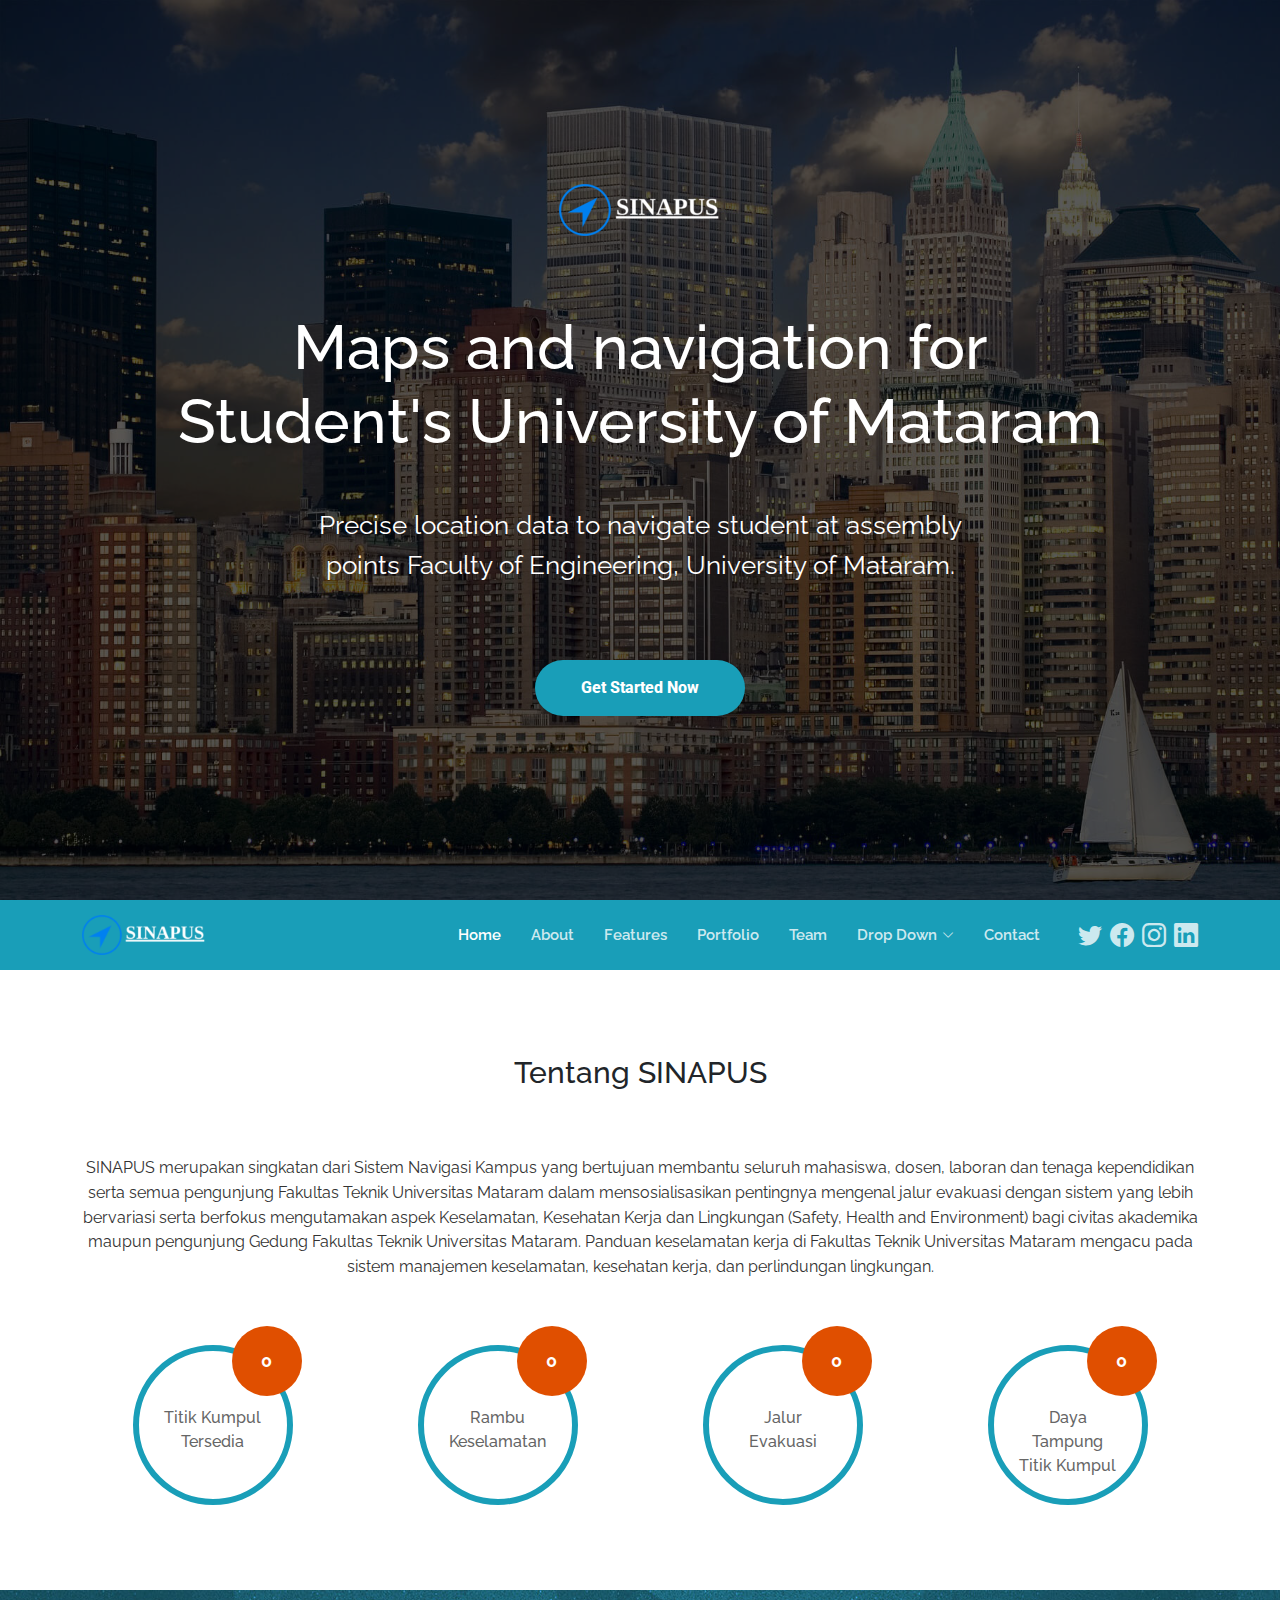
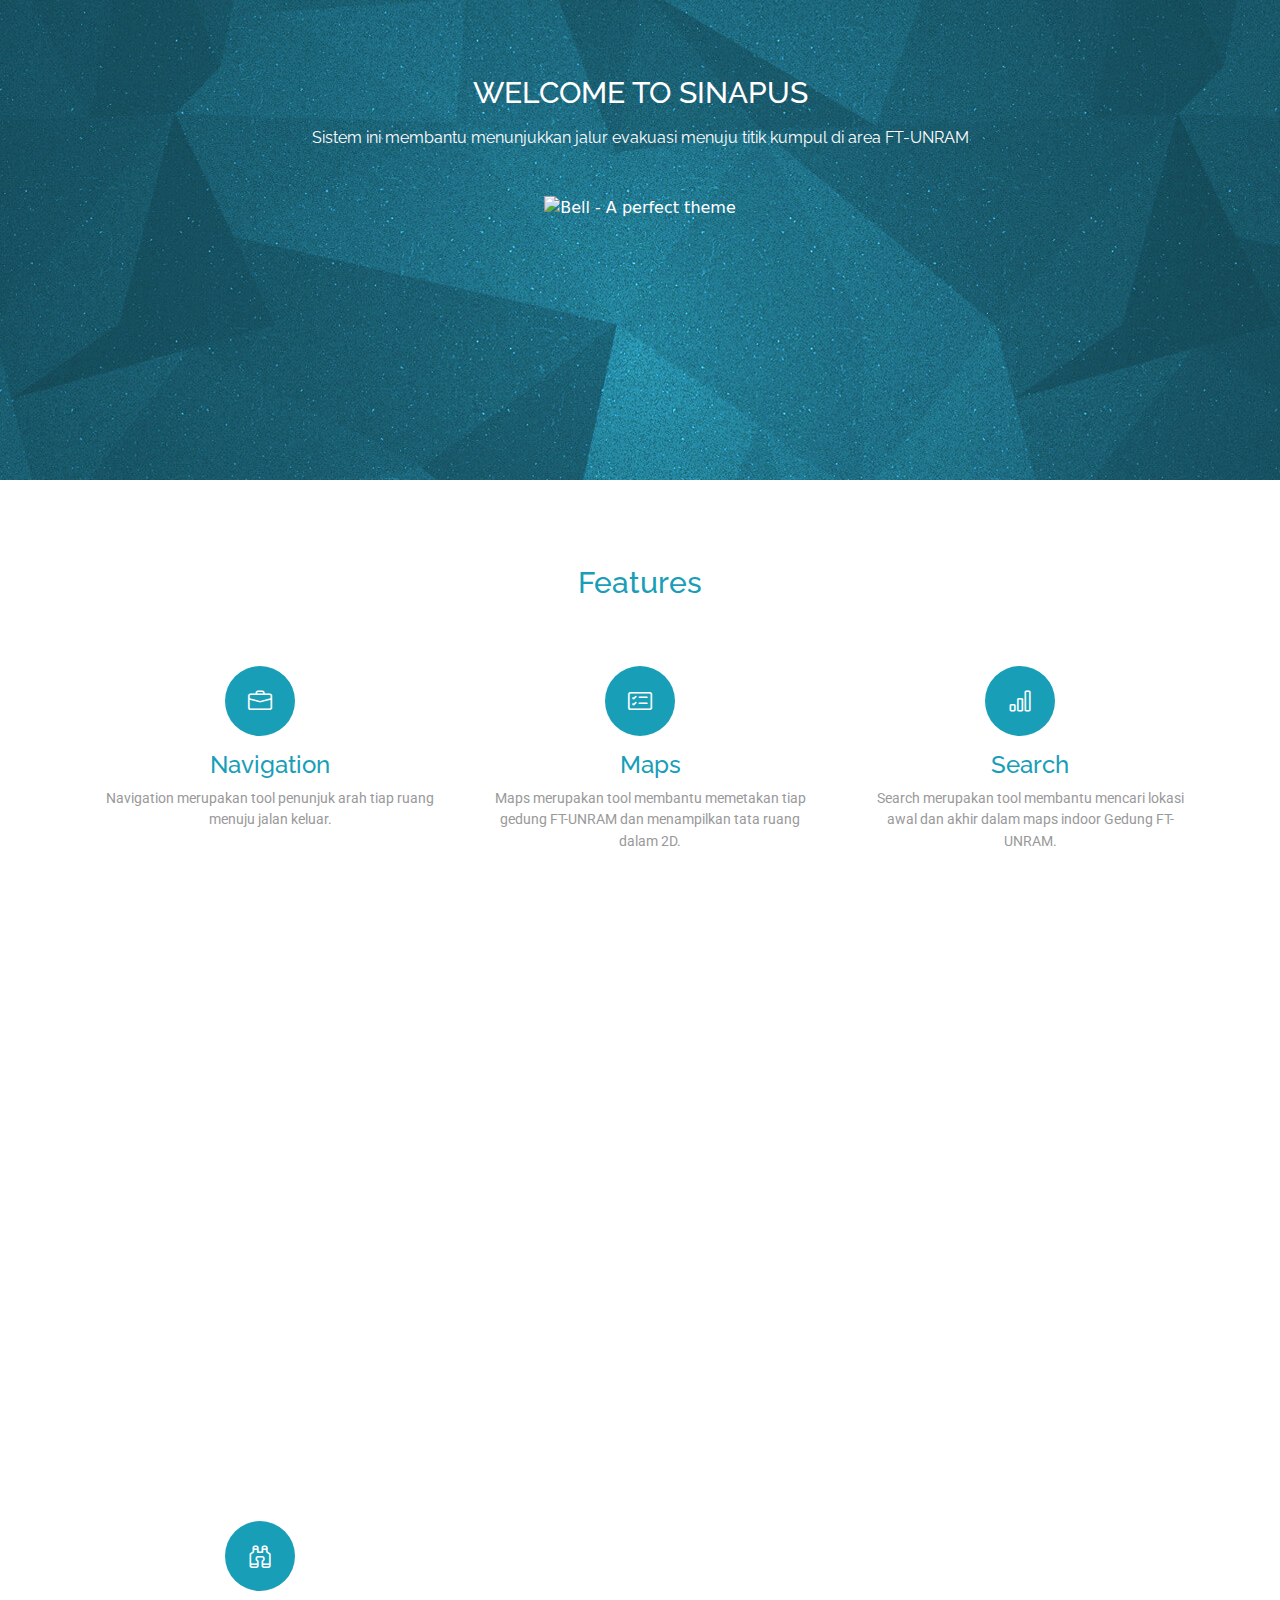
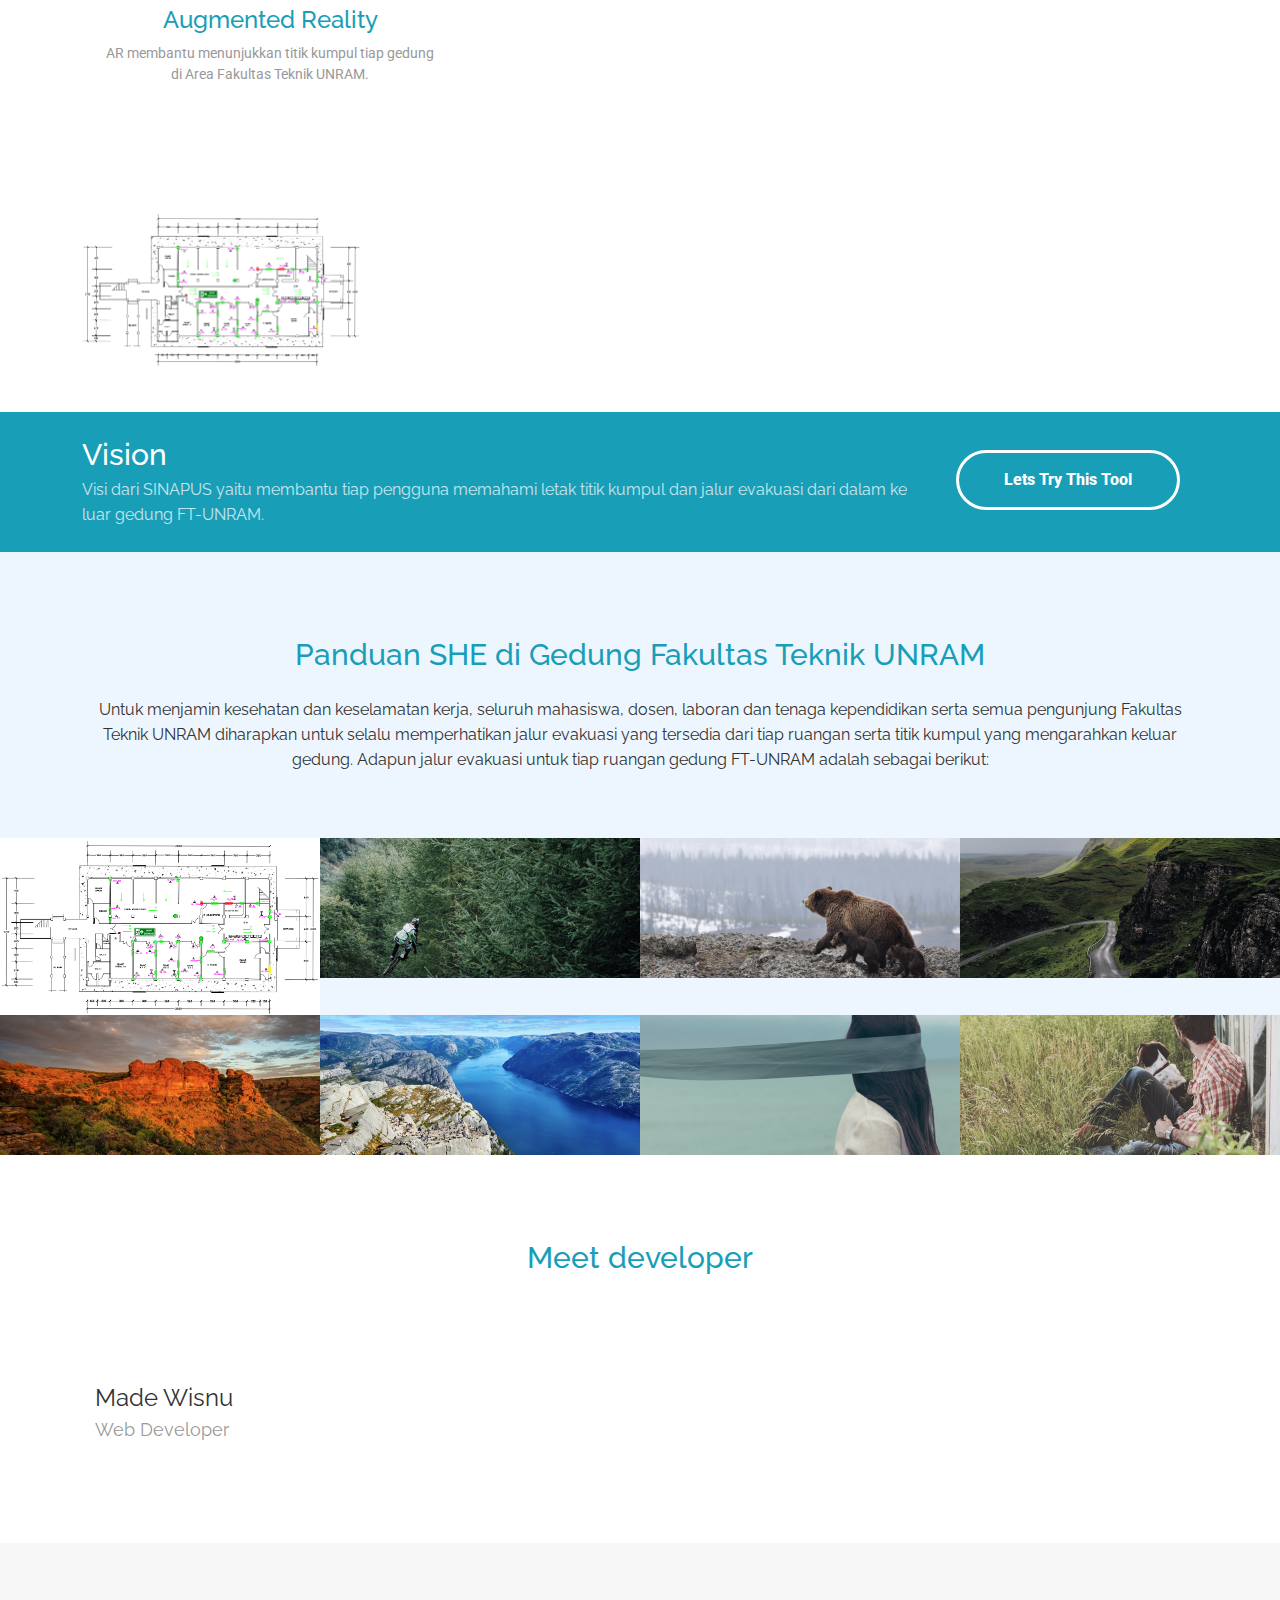
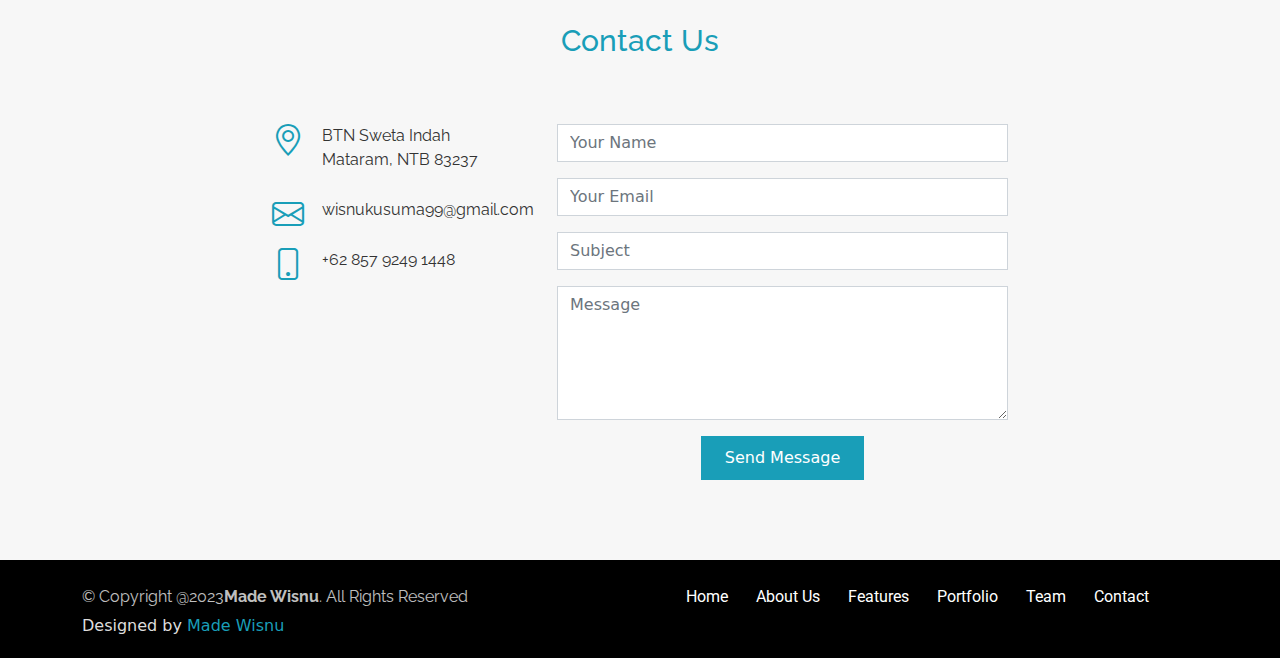
==== index.html @ 27ab1ffe "add AR" ====
<!DOCTYPE html>
<html lang="en">

<head>
  <meta charset="utf-8">
  <meta http-equiv="X-UA-Compatible" content="IE=edge" />
  <meta content="width=device-width, initial-scale=1.0" name="viewport">
  <script src="https://aframe.io/releases/1.0.4/aframe.min.js"></script>
  <script src="https://unpkg.com/aframe-look-at-component@0.8.0/dist/aframe-look-at-component.min.js"></script>
  <script src="https://raw.githack.com/AR-js-org/AR.js/master/aframe/build/aframe-ar-nft.js"></script>

  <title>Maps, navigation and augmented reality | SINAPUS </title>
  <meta content="" name="description">
  <meta content="" name="keywords">

  <!-- Facebook Opengraph integration: https://developers.facebook.com/docs/sharing/opengraph -->
  <meta property="og:title" content="">
  <meta property="og:image" content="">
  <meta property="og:url" content="">
  <meta property="og:site_name" content="">
  <meta property="og:description" content="">

  <!-- Twitter Cards integration: https://dev.twitter.com/cards/  -->
  <meta name="twitter:card" content="summary">
  <meta name="twitter:site" content="">
  <meta name="twitter:title" content="">
  <meta name="twitter:description" content="">
  <meta name="twitter:image" content="">

  <!-- Favicons -->
  <link href="assets/img/favicon.png" rel="icon">
  <link href="assets/img/apple-touch-icon.png" rel="apple-touch-icon">

  <!-- Google Fonts -->
  <link href="https://fonts.googleapis.com/css?family=Raleway:400,500,700|Roboto:400,900" rel="stylesheet">

  <!-- Vendor CSS Files -->
  <link href="assets/vendor/bootstrap/css/bootstrap.min.css" rel="stylesheet">
  <link href="assets/vendor/bootstrap-icons/bootstrap-icons.css" rel="stylesheet">
  <link href="assets/vendor/glightbox/css/glightbox.min.css" rel="stylesheet">

  <!-- Template Main CSS File -->
  <link href="assets/css/style.css" rel="stylesheet">

  <!-- =======================================================
  * Template Name: Bell
  * Updated: Mar 09 2023 with Bootstrap v5.2.3
  * Template URL: https://bootstrapmade.com/bell-free-bootstrap-4-template/
  * Author: BootstrapMade.com
  * License: https://bootstrapmade.com/license/
  ======================================================== -->
</head>

<body>

  <!-- ======= Hero Section ======= -->
  <section id="hero" class="hero">
    <div class="container text-center">
      <div class="row">
        <div class="col-md-12">
          <a class="hero-brand" href="index.html" title="Home"><img alt="Bell Logo" src="assets/img/My Logo.png"></a>
        </div>
      </div>

      <div class="col-md-12">
        <h1>
          Maps and navigation for<br>
          Student's University of Mataram
        </h1>

        <p class="tagline">
          Precise location data to navigate student at assembly<br>
          points Faculty of Engineering, University of Mataram.
        </p>
        <a class="btn btn-full scrollto" href="#about">Get Started Now</a>
      </div>
    </div>

  </section><!-- End Hero -->

  <!-- ======= Header ======= -->
  <header id="header" class="d-flex align-items-center">
    <div class="container d-flex align-items-center">

      <div id="logo" class="me-auto">
        <a href="index.html"><img src="assets/img/My Logo.png" alt=""></a>
        <!-- Uncomment below if you prefer to use a text image -->
        <!--<h1><a href="#hero">Bell</a></h1>-->
      </div>

      <nav id="navbar" class="navbar order-last order-lg-0">
        <ul>
          <li><a class="nav-link scrollto active" href="#hero">Home</a></li>
          <li><a class="nav-link scrollto" href="#about">About</a></li>
          <li><a class="nav-link scrollto" href="#features">Features</a></li>
          <li><a class="nav-link scrollto " href="#portfolio">Portfolio</a></li>
          <li><a class="nav-link scrollto" href="#team">Team</a></li>
          <li class="dropdown"><a href="#"><span>Drop Down</span> <i class="bi bi-chevron-down"></i></a>
            <ul>
              <li><a href="#">Drop Down 1</a></li>
              <li class="dropdown"><a href="#"><span>Deep Drop Down</span> <i class="bi bi-chevron-right"></i></a>
                <ul>
                  <li><a href="#">Deep Drop Down 1</a></li>
                  <li><a href="#">Deep Drop Down 2</a></li>
                  <li><a href="#">Deep Drop Down 3</a></li>
                  <li><a href="#">Deep Drop Down 4</a></li>
                  <li><a href="#">Deep Drop Down 5</a></li>
                </ul>
              </li>
              <li><a href="#">Drop Down 2</a></li>
              <li><a href="#">Drop Down 3</a></li>
              <li><a href="#">Drop Down 4</a></li>
            </ul>
          </li>
          <li><a class="nav-link scrollto" href="#contact">Contact</a></li>
        </ul>
        <i class="bi bi-list mobile-nav-toggle"></i>
      </nav><!-- .navbar -->

      <div class="header-social-links d-flex align-items-center">
        <a href="#" class="twitter"><i class="bi bi-twitter"></i></a>
        <a href="#" class="facebook"><i class="bi bi-facebook"></i></a>
        <a href="#" class="instagram"><i class="bi bi-instagram"></i></a>
        <a href="#" class="linkedin"><i class="bi bi-linkedin"></i></i></a>
      </div>
    </div>
  </header><!-- End Header -->

  <main id="main">

    <!-- ======= About Section ======= -->
    <section class="about" id="about">

      <div class="container text-center">
        <h2>
          Tentang SINAPUS
        </h2>

        <p>
            SINAPUS merupakan singkatan dari Sistem Navigasi Kampus yang bertujuan membantu seluruh mahasiswa, dosen, laboran dan tenaga kependidikan serta semua pengunjung
            Fakultas Teknik Universitas Mataram dalam mensosialisasikan pentingnya mengenal jalur evakuasi dengan sistem yang lebih bervariasi serta berfokus mengutamakan aspek 
            Keselamatan, Kesehatan Kerja dan Lingkungan (Safety, Health and Environment) bagi civitas akademika maupun pengunjung Gedung Fakultas Teknik Universitas Mataram. 
            Panduan keselamatan kerja di Fakultas Teknik Universitas Mataram mengacu pada sistem manajemen keselamatan, kesehatan kerja, dan perlindungan lingkungan.
        </p>
        <div class="row stats-row">
          <div class="stats-col text-center col-md-3 col-sm-6">
            <div class="circle">
              <span data-purecounter-start="0" data-purecounter-end="15" data-purecounter-duration="1" class="purecounter stats-no"></span>
              Titik Kumpul Tersedia
            </div>
          </div>

          <div class="stats-col text-center col-md-3 col-sm-6">
            <div class="circle">
              <span data-purecounter-start="0" data-purecounter-end="100" data-purecounter-duration="1" class="purecounter stats-no"></span>
              Rambu Keselamatan
            </div>
          </div>

          <div class="stats-col text-center col-md-3 col-sm-6">
            <div class="circle">
              <span data-purecounter-start="0" data-purecounter-end="50" data-purecounter-duration="1" class="purecounter stats-no"></span>
              Jalur Evakuasi
            </div>
          </div>

          <div class="stats-col text-center col-md-3 col-sm-6">
            <div class="circle">
              <span data-purecounter-start="0" data-purecounter-end="500" data-purecounter-duration="1" class="purecounter stats-no"></span>
              Daya Tampung Titik Kumpul
            </div>
          </div>
        </div>
        
        </div>
    </section><!-- End About Section -->

    <!-- ======= Welcome Section ======= -->
    <section class="welcome text-center">
      <h2>Welcome to SINAPUS</h2>
      <p>
        Sistem ini membantu menunjukkan jalur evakuasi menuju titik kumpul di area FT-UNRAM
      </p>
      <img alt="Bell - A perfect theme" class="gadgets-img hidden-md-down" src="assets/img/gadget.jpeg">
    </section><!-- End Welcome Section -->

    <!-- ======= Features Section ======= -->
    <section class="features" id="features">

      <div class="container">
        <h2 class="text-center">
          Features
        </h2>

        <div class="row">
          <div class="feature-col col-lg-4 col-xs-12">
            <div class="card card-block text-center">
              <div>
                <div class="feature-icon">
                  <i class="bi bi-briefcase"></i>
                </div>
              </div>

              <div>
                <h3>
                  Navigation
                </h3>

                <p>
                    Navigation merupakan tool penunjuk arah tiap ruang menuju jalan keluar.
                </p>
              </div>
            </div>
          </div>

          <div class="feature-col col-lg-4 col-xs-12">
            <div class="card card-block text-center">
              <div>
                <div class="feature-icon">
                  <i class="bi bi-card-checklist"></i>
                </div>
              </div>

              <div>
                <h3>
                  Maps
                </h3>

                <p>
                    Maps merupakan tool membantu memetakan tiap gedung FT-UNRAM dan menampilkan tata ruang dalam 2D.
                </p>
              </div>
            </div>
          </div>

          <div class="feature-col col-lg-4 col-xs-12">
            <div class="card card-block text-center">
              <div>
                <div class="feature-icon">
                  <i class="bi bi-bar-chart"></i>
                </div>
              </div>

              <div>
                <h3>
                  Search
                </h3>

                <p>
                    Search merupakan tool membantu mencari lokasi awal dan akhir dalam maps indoor Gedung FT-UNRAM.
                </p>
              </div>
            </div>
          </div>
        </div>

        <div>
          <iframe
          id="map-viewer-iframe"
          style="width:100%; height:600px"
          src="https://map-viewer.situm.com?email=mdkpputra16@gmail.com&apikey=fd9ed86d45a0bcd6e4ac3f2108f82d92dbc254506ce987caac503fe81af3337c">
         </iframe>
        </div>

        <div class="row">
          <div class="feature-col col-lg-4 col-xs-12">
            <div class="card card-block text-center">
              <div>
                <div class="feature-icon">
                  <i class="bi bi-binoculars"></i>
                </div>
              </div>

              <div>
                <h3>
                  Augmented Reality
                </h3>

                <p>
                  AR membantu menunjukkan titik kumpul tiap gedung di Area Fakultas Teknik UNRAM.
                </p>
              </div>
            </div>
          </div>

          <div>
          </div>
      </div>
      <div class="portfolio-grid">
        <div class="row">
          <div class="col-lg-3 col-sm-6 col-xs-12">
            <div class="card card-block">
              <a href="assets/img/gedung-A1.png" class="portfolio-lightbox" data-gallery="portfolioGallery"><img alt="" src="assets/img/gedung-A1.png">
                <div class="portfolio-over">
                  <div>
                    <h3 class="card-title">
                      Gedung A lantai 1
                    </h3>

                    <p class="card-text">
                      Jalur Evakuasi Gedung A lantai 1 FT-UNRAM.
                    </p>
                  </div>
                </div>
              </a>
            </div>
          </div>

    </section><!-- End Features Section -->

    <!-- ======= Call to Action Section ======= -->
    <section class="cta">
      <div class="container">
        <div class="row">
          <div class="col-lg-9 col-sm-12 text-lg-start text-center">
            <h2>
              Vision
            </h2>

            <p>
                Visi dari SINAPUS yaitu membantu tiap pengguna memahami letak titik kumpul dan jalur evakuasi dari dalam ke luar gedung FT-UNRAM.
            </p>
          </div>

          <div class="col-lg-3 col-sm-12 text-lg-right text-center">
            <a class="btn btn-ghost" href="#">Lets Try This Tool</a>
          </div>
        </div>
      </div>
    </section><!-- End Call to Action Section -->

    <!-- ======= Portfolio Section ======= -->
    <section class="portfolio" id="portfolio">

      <div class="container text-center">
        <h2>
          Panduan SHE di Gedung Fakultas Teknik UNRAM
        </h2>

        <p>
            Untuk menjamin kesehatan dan keselamatan kerja, seluruh mahasiswa, dosen, laboran dan tenaga kependidikan serta semua pengunjung Fakultas Teknik UNRAM 
            diharapkan untuk selalu memperhatikan jalur evakuasi yang tersedia dari tiap ruangan serta titik kumpul yang mengarahkan keluar gedung. 
            Adapun jalur evakuasi untuk tiap ruangan gedung FT-UNRAM adalah sebagai berikut:
        </p>
      </div>

      <div class="portfolio-grid">
        <div class="row">
          <div class="col-lg-3 col-sm-6 col-xs-12">
            <div class="card card-block">
              <a href="assets/img/gedung-A1.png" class="portfolio-lightbox" data-gallery="portfolioGallery"><img alt="" src="assets/img/gedung-A1.png">
                <div class="portfolio-over">
                  <div>
                    <h3 class="card-title">
                      Gedung A lantai 1
                    </h3>

                    <p class="card-text">
                      Jalur Evakuasi Gedung A lantai 1 FT-UNRAM.
                    </p>
                  </div>
                </div>
              </a>
            </div>
          </div>

          <div class="col-lg-3 col-sm-6 col-xs-12">
            <div class="card card-block">
              <a href="assets/img/porf-2.jpg" class="portfolio-lightbox" data-gallery="portfolioGallery"><img alt="" src="assets/img/porf-2.jpg">
                <div class="portfolio-over">
                  <div>
                    <h3 class="card-title">
                      The Dude Rockin'
                    </h3>

                    <p class="card-text">
                      Lorem ipsum dolor sit amet, eu sed suas eruditi honestatis.
                    </p>
                  </div>
                </div>
              </a>
            </div>
          </div>

          <div class="col-lg-3 col-sm-6 col-xs-12">
            <div class="card card-block">
              <a href="assets/img/porf-3.jpg" class="portfolio-lightbox" data-gallery="portfolioGallery"><img alt="" src="assets/img/porf-3.jpg">
                <div class="portfolio-over">
                  <div>
                    <h3 class="card-title">
                      The Dude Rockin'
                    </h3>

                    <p class="card-text">
                      Lorem ipsum dolor sit amet, eu sed suas eruditi honestatis.
                    </p>
                  </div>
                </div>
              </a>
            </div>
          </div>

          <div class="col-lg-3 col-sm-6 col-xs-12">
            <div class="card card-block">
              <a href="assets/img/porf-4.jpg" class="portfolio-lightbox" data-gallery="portfolioGallery"><img alt="" src="assets/img/porf-4.jpg">
                <div class="portfolio-over">
                  <div>
                    <h3 class="card-title">
                      The Dude Rockin'
                    </h3>

                    <p class="card-text">
                      Lorem ipsum dolor sit amet, eu sed suas eruditi honestatis.
                    </p>
                  </div>
                </div>
              </a>
            </div>
          </div>
        </div>

        <div class="row">
          <div class="col-lg-3 col-sm-6 col-xs-12">
            <div class="card card-block">
              <a href="assets/img/porf-5.jpg" class="portfolio-lightbox" data-gallery="portfolioGallery"><img alt="" src="assets/img/porf-5.jpg">
                <div class="portfolio-over">
                  <div>
                    <h3 class="card-title">
                      The Dude Rockin'
                    </h3>

                    <p class="card-text">
                      Lorem ipsum dolor sit amet, eu sed suas eruditi honestatis.
                    </p>
                  </div>
                </div>
              </a>
            </div>
          </div>

          <div class="col-lg-3 col-sm-6 col-xs-12">
            <div class="card card-block">
              <a href="assets/img/porf-6.jpg" class="portfolio-lightbox" data-gallery="portfolioGallery"><img alt="" src="assets/img/porf-6.jpg">
                <div class="portfolio-over">
                  <div>
                    <h3 class="card-title">
                      The Dude Rockin'
                    </h3>

                    <p class="card-text">
                      Lorem ipsum dolor sit amet, eu sed suas eruditi honestatis.
                    </p>
                  </div>
                </div>
              </a>
            </div>
          </div>

          <div class="col-lg-3 col-sm-6 col-xs-12">
            <div class="card card-block">
              <a href="assets/img/porf-7.jpg" class="portfolio-lightbox" data-gallery="portfolioGallery"><img alt="" src="assets/img/porf-7.jpg">
                <div class="portfolio-over">
                  <div>
                    <h3 class="card-title">
                      The Dude Rockin'
                    </h3>

                    <p class="card-text">
                      Lorem ipsum dolor sit amet, eu sed suas eruditi honestatis.
                    </p>
                  </div>
                </div>
              </a>
            </div>
          </div>

          <div class="col-lg-3 col-sm-6 col-xs-12">
            <div class="card card-block">
              <a href="assets/img/porf-8.jpg" class="portfolio-lightbox" data-gallery="portfolioGallery"><img alt="" src="assets/img/porf-8.jpg">
                <div class="portfolio-over">
                  <div>
                    <h3 class="card-title">
                      The Dude Rockin'
                    </h3>

                    <p class="card-text">
                      Lorem ipsum dolor sit amet, eu sed suas eruditi honestatis.
                    </p>
                  </div>
                </div>
              </a>
            </div>
          </div>
        </div>
      </div>
    </section><!-- End Portfolio Section -->

    <!-- ======= Team Section ======= -->
    <section class="team" id="team">
      <div class="container">
        <h2 class="text-center">
          Meet developer
        </h2>

        <div class="row">
          <div class="col-sm-3 col-xs-6">
            <div class="card card-block">
              <a href="#"><img alt="" class="team-img" src="assets/img/Wisnu.jpg">
                <div class="card-title-wrap">
                  <span class="card-title">Made Wisnu</span> <span class="card-text">Web Developer</span>
                </div>

                <div class="team-over">
                  <h4 class="hidden-md-down">
                    Connect with me
                  </h4>

                  <nav class="social-nav">
                    <a href="#"><i class="bi bi-twitter"></i></a> <a href="#"><i class="bi bi-facebook"></i></a> <a href="#"><i class="bi bi-linkedin"></i></a> <a href="#"><i class="bi bi-envelope-fill"></i></a>
                  </nav>

                  <p>
                    IT Infrastructure, Web Developer, Back End Developer.
                  </p>
                </div>
              </a>
            </div>
          </div>       
        </div>
      </div>
    </section><!-- End Team Section -->

    <!-- ======= Contact Section ======= -->
    <section id="contact">
      <div class="container">
        <div class="row">
          <div class="col-md-12 text-center">
            <h2 class="section-title">Contact Us</h2>
          </div>
        </div>

        <div class="row justify-content-center">
          <div class="col-lg-3 col-md-4">
            <div class="info">
              <div>
                <i class="bi bi-geo-alt"></i>
                <p>BTN Sweta Indah<br>Mataram, NTB 83237</p>
              </div>

              <div>
                <i class="bi bi-envelope"></i>
                <p>wisnukusuma99@gmail.com</p>
              </div>

              <div>
                <i class="bi bi-phone"></i>
                <p>+62 857 9249 1448</p>
              </div>

            </div>
          </div>

          <div class="col-lg-5 col-md-8">
            <div class="form">
              <form action="forms/contact.php" method="post" role="form" class="php-email-form">
                <div class="form-group">
                  <input type="text" name="name" class="form-control" id="name" placeholder="Your Name" required>
                </div>
                <div class="form-group mt-3">
                  <input type="email" class="form-control" name="email" id="email" placeholder="Your Email" required>
                </div>
                <div class="form-group mt-3">
                  <input type="text" class="form-control" name="subject" id="subject" placeholder="Subject" required>
                </div>
                <div class="form-group mt-3">
                  <textarea class="form-control" name="message" rows="5" placeholder="Message" required></textarea>
                </div>
                <div class="my-3">
                  <div class="loading">Loading</div>
                  <div class="error-message"></div>
                  <div class="sent-message">Your message has been sent. Thank you!</div>
                </div>
                <div class="text-center"><button type="submit">Send Message</button></div>
              </form>
            </div>
          </div>

        </div>
      </div>
    </section><!-- End Contact Section -->

  </main><!-- End #main -->

  <!-- ======= Footer ======= -->
  <footer class="site-footer">
    <div class="bottom">
      <div class="container">
        <div class="row">

          <div class="col-lg-6 col-xs-12 text-lg-start text-center">
            <p class="copyright-text">
              &copy; Copyright @2023<strong>Made Wisnu</strong>. All Rights Reserved
            </p>
            <div class="credits">
              <!--
              All the links in the footer should remain intact.
              You can delete the links only if you purchased the pro version.
              Licensing information: https://bootstrapmade.com/license/
              Purchase the pro version with working PHP/AJAX contact form: https://bootstrapmade.com/buy/?theme=Bell
            -->
              Designed by <a href="https://bootstrapmade.com/">Made Wisnu</a>
            </div>
          </div>

          <div class="col-lg-6 col-xs-12 text-lg-right text-center">
            <ul class="list-inline">
              <li class="list-inline-item">
                <a href="index.html">Home</a>
              </li>

              <li class="list-inline-item">
                <a href="#about">About Us</a>
              </li>

              <li class="list-inline-item">
                <a href="#features">Features</a>
              </li>

              <li class="list-inline-item">
                <a href="#portfolio">Portfolio</a>
              </li>

              <li class="list-inline-item">
                <a href="#team">Team</a>
              </li>

              <li class="list-inline-item">
                <a href="#contact">Contact</a>
              </li>
            </ul>
          </div>

        </div>
      </div>
    </div>
  </footer><!-- End Footer -->

  <a href="#" class="back-to-top d-flex align-items-center justify-content-center"><i class="bi bi-arrow-up-short"></i></a>

  <!-- Vendor JS Files -->
  <script src="assets/vendor/purecounter/purecounter_vanilla.js"></script>
  <script src="assets/vendor/bootstrap/js/bootstrap.bundle.min.js"></script>
  <script src="assets/vendor/glightbox/js/glightbox.min.js"></script>
  <script src="assets/vendor/php-email-form/validate.js"></script>

  <!-- Template Main JS File -->
  <script src="assets/js/main.js"></script>

</body>

</html>
---- assets/css/style.css ----
/**
* Template Name: Bell
* Updated: Mar 09 2023 with Bootstrap v5.2.3
* Template URL: https://bootstrapmade.com/bell-free-bootstrap-4-template/
* Author: BootstrapMade.com
* License: https://bootstrapmade.com/license/
*/

h1,
h2,
h3,
h4,
h5,
h6 {
  font-family: "Raleway", Helvetica, Arial, sans-serif;
}

p {
  line-height: 1.55;
  color: #333;
  font-size: 400;
  font-family: "Raleway", Helvetica, Arial, sans-serif;
}

h1 {
  font-size: 62px;
}

h2 {
  font-size: 30px;
  margin-bottom: 65px;
}

h3 {
  font-size: 24px;
}

h4 {
  font-size: 18px;
}

/*--------------------------------------------------------------
# General
--------------------------------------------------------------*/
a {
  transition: 0.5s;
  text-decoration: none;
  color: #199EB8;
}

a:hover {
  color: #23c2e1;
}

/*--------------------------------------------------------------
# Back to top button
--------------------------------------------------------------*/
.back-to-top {
  position: fixed;
  visibility: hidden;
  opacity: 0;
  right: 15px;
  bottom: 15px;
  z-index: 996;
  background: #199EB8;
  width: 40px;
  height: 40px;
  border-radius: 50px;
  transition: all 0.4s;
}

.back-to-top i {
  font-size: 28px;
  color: #fff;
  line-height: 0;
}

.back-to-top:hover {
  background: #1ebddc;
  color: #fff;
}

.back-to-top.active {
  visibility: visible;
  opacity: 1;
}

/* ==================================================
  Elements
  ================================================== */
.btn {
  background-color: #199EB8;
  font-family: "Roboto", Helvetica, Arial, sans-serif;
  font-weight: 800;
  color: #fff;
  padding: 15px 45px;
  border-radius: 50px;
}

.btn:hover {
  background-color: #E04F00;
  color: #fff;
}

.btn:focus {
  color: #fff;
}

.btn-ghost {
  border: 3px solid #fff;
  background-color: transparent;
}

.btn-ghost:hover {
  background-color: #fff;
  color: #199EB8;
}

section {
  padding: 85px 0;
}

.card {
  position: relative;
  padding: 0;
  border: 0;
  border-radius: 0;
  margin: 0;
  overflow: hidden;
}

a:hover {
  text-decoration: none !important;
}

/*--------------------------------------------------------------
# Header
--------------------------------------------------------------*/
#header {
  background: #199EB8;
  height: 70px;
}

#header #logo h1 {
  font-size: 32px;
  margin: 0;
  line-height: 0;
  font-family: "Raleway", Helvetica, Arial, sans-serif;
  font-weight: 700;
  letter-spacing: 3px;
  text-transform: uppercase;
}

#header #logo h1 a,
#header #logo h1 a:hover {
  color: #fff;
}

#header #logo img {
  padding: 0;
  margin: 0;
  max-height: 40px;
}

.scrolled-offset {
  margin-top: 70px;
}

/*--------------------------------------------------------------
# Header Social Links
--------------------------------------------------------------*/
.header-social-links {
  margin: 0 0 0 30px;
}

.header-social-links a {
  color: rgba(255, 255, 255, 0.8);
  padding-left: 8px;
  display: inline-block;
  line-height: 0px;
  transition: 0.3s;
}

.header-social-links a i {
  line-height: 0;
  font-size: 24px;
}

.header-social-links a:hover {
  color: #fff;
}

@media (max-width: 768px) {
  .header-social-links {
    margin: 0 15px 0 0;
  }
}

/*--------------------------------------------------------------
# Navigation Menu
--------------------------------------------------------------*/
/**
* Desktop Navigation 
*/
.navbar {
  padding: 0;
}

.navbar ul {
  margin: 0;
  padding: 0;
  display: flex;
  list-style: none;
  align-items: center;
}

.navbar li {
  position: relative;
}

.navbar a,
.navbar a:focus {
  display: flex;
  align-items: center;
  justify-content: space-between;
  padding: 10px 0 10px 30px;
  font-family: "Raleway", Helvetica, Arial, sans-serif;
  font-size: 15px;
  font-weight: 600;
  color: rgba(255, 255, 255, 0.8);
  white-space: nowrap;
  transition: 0.3s;
}

.navbar a i,
.navbar a:focus i {
  font-size: 12px;
  line-height: 0;
  margin-left: 5px;
}

.navbar a:hover,
.navbar .active,
.navbar .active:focus,
.navbar li:hover>a {
  color: #fff;
}

.navbar .dropdown ul {
  display: block;
  position: absolute;
  left: 30px;
  top: calc(100% + 30px);
  margin: 0;
  padding: 10px 0;
  z-index: 99;
  opacity: 0;
  visibility: hidden;
  background: #fff;
  box-shadow: 0px 0px 30px rgba(127, 137, 161, 0.25);
  transition: 0.3s;
  border-radius: 4px;
}

.navbar .dropdown ul li {
  min-width: 200px;
}

.navbar .dropdown ul a {
  padding: 10px 20px;
  color: #555;
}

.navbar .dropdown ul a i {
  font-size: 12px;
}

.navbar .dropdown ul a:hover,
.navbar .dropdown ul .active:hover,
.navbar .dropdown ul li:hover>a {
  color: #199EB8;
}

.navbar .dropdown:hover>ul {
  opacity: 1;
  top: 100%;
  visibility: visible;
}

.navbar .dropdown .dropdown ul {
  top: 0;
  left: calc(100% - 30px);
  visibility: hidden;
}

.navbar .dropdown .dropdown:hover>ul {
  opacity: 1;
  top: 0;
  left: 100%;
  visibility: visible;
}

@media (max-width: 1366px) {
  .navbar .dropdown .dropdown ul {
    left: -90%;
  }

  .navbar .dropdown .dropdown:hover>ul {
    left: -100%;
  }
}

/**
* Mobile Navigation 
*/
.mobile-nav-toggle {
  color: #fff;
  font-size: 28px;
  cursor: pointer;
  display: none;
  line-height: 0;
  transition: 0.5s;
}

@media (max-width: 991px) {
  .mobile-nav-toggle {
    display: block;
  }

  .navbar ul {
    display: none;
  }
}

.navbar-mobile {
  position: fixed;
  overflow: hidden;
  top: 0;
  right: 0;
  left: 0;
  bottom: 0;
  background: rgba(34, 34, 34, 0.9);
  transition: 0.3s;
  z-index: 999;
}

.navbar-mobile .mobile-nav-toggle {
  position: absolute;
  top: 15px;
  right: 15px;
}

.navbar-mobile ul {
  display: block;
  position: absolute;
  top: 55px;
  right: 15px;
  bottom: 15px;
  left: 15px;
  padding: 10px 0;
  border-radius: 8px;
  background-color: #fff;
  overflow-y: auto;
  transition: 0.3s;
}

.navbar-mobile a,
.navbar-mobile a:focus {
  padding: 10px 20px;
  font-size: 15px;
  color: #555;
}

.navbar-mobile a:hover,
.navbar-mobile .active,
.navbar-mobile li:hover>a {
  color: #199EB8;
}

.navbar-mobile .getstarted,
.navbar-mobile .getstarted:focus {
  margin: 15px;
}

.navbar-mobile .dropdown ul {
  position: static;
  display: none;
  margin: 10px 20px;
  padding: 10px 0;
  z-index: 99;
  opacity: 1;
  visibility: visible;
  background: #fff;
  box-shadow: 0px 0px 30px rgba(127, 137, 161, 0.25);
}

.navbar-mobile .dropdown ul li {
  min-width: 200px;
}

.navbar-mobile .dropdown ul a {
  padding: 10px 20px;
}

.navbar-mobile .dropdown ul a i {
  font-size: 12px;
}

.navbar-mobile .dropdown ul a:hover,
.navbar-mobile .dropdown ul .active:hover,
.navbar-mobile .dropdown ul li:hover>a {
  color: #199EB8;
}

.navbar-mobile .dropdown>.dropdown-active {
  display: block;
}

/*--------------------------------------------------------------
# Hero Section
--------------------------------------------------------------*/
.hero {
  display: table;
  position: relative;
  background-image: url(../img/cover.jpg);
  background-size: cover;
  padding: 150px 0;
  color: #fff;
  width: 100%;
  height: 100vh;
}

.hero:after {
  content: "";
  z-index: 0;
  position: absolute;
  background: rgba(0, 0, 0, 0.65);
  width: 100%;
  height: 100%;
  left: 0;
  top: 0;
}

.hero .container {
  position: relative;
  z-index: 1;
  text-align: center;
  display: table-cell;
  vertical-align: middle;
  width: 100%;
}

.hero-brand {
  margin-bottom: 75px;
  display: inline-block;
}

.hero-brand:hover {
  opacity: 0.75;
}

.tagline {
  font-family: "Raleway", Helvetica, Arial, sans-serif;
  font-size: 26px;
  margin: 45px 0 75px 0;
  color: #fff;
}

/*--------------------------------------------------------------
# Stats
--------------------------------------------------------------*/
.stats-row {
  margin-top: 65px;
}

.stats-col .circle {
  display: inline-block;
  width: 160px;
  height: 160px;
  font-family: "Raleway", Helvetica, Arial, sans-serif;
  font-weight: 500;
  color: #666;
  border: 6px solid #199EB8;
  border-radius: 50%;
  padding: 55px 25px 0 25px;
  position: relative;
}

.stats-col .circle .stats-no {
  color: #fff;
  width: 70px;
  height: 70px;
  line-height: 70px;
  top: -25px;
  right: -15px;
  font-family: "Raleway", Helvetica, Arial, sans-serif;
  font-size: 18px;
  background-color: #E04F00;
  position: absolute;
  border-radius: 50%;
  font-weight: 700;
}

/*--------------------------------------------------------------
# Breadcrumbs
--------------------------------------------------------------*/
.breadcrumbs {
  padding: 20px 0;
  background-color: #fafafa;
  min-height: 40px;
}

.breadcrumbs h2 {
  font-size: 24px;
  font-weight: 300;
  margin: 0;
}

@media (max-width: 992px) {
  .breadcrumbs h2 {
    margin: 0 0 10px 0;
  }
}

.breadcrumbs ol {
  display: flex;
  flex-wrap: wrap;
  list-style: none;
  padding: 0;
  margin: 0;
  font-size: 14px;
}

.breadcrumbs ol li+li {
  padding-left: 10px;
}

.breadcrumbs ol li+li::before {
  display: inline-block;
  padding-right: 10px;
  color: #6c757d;
  content: "/";
}

@media (max-width: 768px) {
  .breadcrumbs .d-flex {
    display: block !important;
  }

  .breadcrumbs ol {
    display: block;
  }

  .breadcrumbs ol li {
    display: inline-block;
  }
}

/* ==================================================
  Welcome Styling
  ================================================== */
.welcome {
  color: #fff;
  height: 490px;
  overflow: hidden;
  padding-top: 85px;
  background: url("../img/parallax-bg.jpg") center top no-repeat;
}

.welcome h2 {
  text-transform: uppercase;
  margin-bottom: 15px;
}

.welcome p {
  color: #fff;
  margin-bottom: 45px;
}

/* ==================================================
  Features Styling
  ================================================== */
.features {
  padding-bottom: 45px;
}

.features h2 {
  color: #199EB8;
}

.feature-col {
  display: table;
  padding-bottom: 45px;
}

.feature-col>div>div {
  display: table-cell;
  vertical-align: middle;
}

.feature-col>div>div:last-child {
  padding-left: 20px;
}

.feature-col .feature-icon {
  width: 70px;
  height: 70px;
  margin-bottom: 15px;
  background: #199EB8;
  color: #fff;
  font-size: 24px;
  text-align: center;
  border-radius: 50%;
  display: inline-flex;
  align-items: center;
  justify-content: center;
  line-height: 0;
}

.feature-col h3 {
  color: #199EB8;
}

.feature-col p {
  font-family: "Roboto", Helvetica, Arial, sans-serif;
  font-size: 14px;
  color: #999;
}

/* ==================================================
  Call-to-action Styling
  ================================================== */
.cta {
  background-color: #199EB8;
  padding: 25px 0;
}

.cta h2 {
  margin-bottom: 5px;
}

.cta h2,
.cta p {
  color: #fff;
}

.cta p {
  margin-bottom: 0;
  opacity: 0.75;
}

.cta .btn-ghost {
  position: relative;
  top: 13px;
}

/* ==================================================
  Portfolio Styling
  ================================================== */
.portfolio {
  background-color: #edf6ff;
  padding-bottom: 0;
}

.portfolio h2 {
  color: #199EB8;
  margin-bottom: 25px;
}

.portfolio-grid {
  margin-top: 65px;
}

.portfolio-grid .row {
  margin: 0;
}

.portfolio-grid .row>div {
  padding: 0;
}

.portfolio-grid .row>div .card img {
  width: 100%;
}

.portfolio-grid .row>div .card .portfolio-over {
  position: absolute;
  display: table-cell;
  vertical-align: middle;
  width: 100%;
  height: 100%;
  background: rgba(0, 0, 0, 0.8);
  top: 0;
  left: 0;
  text-align: center;
  opacity: 0;
  visibility: hidden;
  transition: all 0.3s ease;
}

.portfolio-grid .row>div .card .portfolio-over>div {
  position: relative;
  top: 50%;
  transform: translateY(-50%);
}

.portfolio-grid .row>div .card .portfolio-over .card-title {
  color: #fff;
  font-size: 30px;
}

.portfolio-grid .row>div .card .portfolio-over .card-text {
  color: #fff;
  opacity: 0.75;
  padding: 0 45px;
}

.portfolio-grid .row>div .card:hover .portfolio-over {
  opacity: 1;
  visibility: visible;
}

/* ==================================================
  Team Styling
  ================================================== */
.team h2 {
  color: #199EB8;
}

.team .col-sm-3 {
  padding: 0;
}

.team .card>a {
  display: block;
}

.team .card img {
  width: 100%;
}

.team .card h4 {
  color: #fff;
  text-transform: uppercase;
}

.team .card p {
  font-size: 11px;
  color: #fff;
  opacity: 0.75;
  margin: 0;
  padding: 0 35px;
}

.team .card .social-nav {
  margin-bottom: 45px;
}

.team .card .social-nav a {
  color: #fff;
  font-size: 16px;
  margin: 0 4px;
}

.team .card .social-nav a:hover {
  opacity: 0.75;
}

.team .card:hover .team-over {
  opacity: 1;
  visibility: visible;
}

.team .card:hover .card-title-wrap {
  background-color: #199EB8;
}

.team .card:hover .card-title-wrap .card-title,
.team .card:hover .card-title-wrap .card-text {
  color: #fff;
}

.team .team-over {
  padding-top: 45px;
  position: absolute;
  width: 100%;
  height: 100%;
  background: rgba(0, 0, 0, 0.8);
  top: 0;
  left: 0;
  text-align: center;
  opacity: 0;
  visibility: hidden;
  transition: all 0.3s ease;
}

.team .card-title-wrap {
  padding: 15px 25px;
  position: relative;
  z-index: 9;
  background-color: #fff;
}

.team .card-title-wrap .card-title,
.team .card-title-wrap .card-text {
  font-family: "Raleway", Helvetica, Arial, sans-serif;
  display: block;
  margin: 0;
}

.team .card-title-wrap .card-title {
  font-size: 24px;
  color: #333;
}

.team .card-title-wrap .card-text {
  font-size: 18px;
  color: #999;
}

/* ==================================================
  Contact Section
  ================================================== */
#contact {
  background: #f7f7f7;
  padding: 80px 0;
}

#contact h2 {
  font-family: "Raleway", Helvetica, Arial, sans-serif;
  color: #199EB8;
}

#contact .info i {
  font-size: 32px;
  color: #199EB8;
  float: left;
  line-height: 0;
}

#contact .info p {
  padding: 0 0 10px 50px;
  line-height: 24px;
}

#contact .php-email-form .validate {
  display: none;
  color: red;
  margin: 0 0 15px 0;
  font-weight: 400;
  font-size: 13px;
}

#contact .php-email-form .error-message {
  display: none;
  color: #fff;
  background: #ed3c0d;
  text-align: left;
  padding: 15px;
  font-weight: 600;
}

#contact .php-email-form .error-message br+br {
  margin-top: 25px;
}

#contact .php-email-form .sent-message {
  display: none;
  color: #fff;
  background: #18d26e;
  text-align: center;
  padding: 15px;
  font-weight: 600;
}

#contact .php-email-form .loading {
  display: none;
  background: #fff;
  text-align: center;
  padding: 15px;
}

#contact .php-email-form .loading:before {
  content: "";
  display: inline-block;
  border-radius: 50%;
  width: 24px;
  height: 24px;
  margin: 0 10px -6px 0;
  border: 3px solid #18d26e;
  border-top-color: #eee;
  animation: animate-loading 1s linear infinite;
}

#contact .php-email-form input,
#contact .php-email-form textarea {
  border-radius: 0;
  box-shadow: none;
}

#contact .php-email-form input::focus,
#contact .php-email-form textarea::focus {
  background-color: #199EB8;
}

#contact .php-email-form button[type=submit] {
  background: #199EB8;
  border: 0;
  padding: 10px 24px;
  color: #fff;
  transition: 0.4s;
}

#contact .php-email-form button[type=submit]:hover {
  background: #23c2e1;
}

@keyframes animate-loading {
  0% {
    transform: rotate(0deg);
  }

  100% {
    transform: rotate(360deg);
  }
}

/*--------------------------------------------------------------
# Footer
--------------------------------------------------------------*/
.site-footer {
  background-color: #111;
  padding: 0;
}

.site-footer h2,
.site-footer p {
  color: #fff;
}

.site-footer p {
  opacity: 0.75;
  line-height: 2.0925;
}

.site-footer h2,
.site-footer .btn {
  margin-bottom: 25px;
}

.site-footer .social-nav a {
  color: #fff;
  opacity: 0.25;
}

.site-footer .social-nav a:hover {
  opacity: 1;
}

.site-footer .bottom {
  background-color: #000;
  padding: 20px 0;
}

.site-footer .bottom .list-inline,
.site-footer .bottom p {
  margin: 0;
}

.site-footer .bottom .list-inline {
  position: relative;
  top: 5px;
}

.site-footer .bottom .list-inline a {
  color: #fff;
  font-family: "Roboto", Helvetica, Arial, sans-serif;
  margin-right: 15px;
}

.site-footer .bottom .list-inline a:hover {
  color: #199EB8;
}

.site-footer .credits {
  color: #ddd;
}

.site-footer .credits a {
  color: #199EB8;
}

/* ==================================================
  Responsive Styling
  ================================================== */
@media (max-width: 61.9em) {

  section,
  .block,
  .cta {
    padding: 35px 0;
  }

  .features {
    padding-bottom: 5px;
  }

  p,
  .block p {
    margin: 0;
  }

  .hero-brand {
    margin-bottom: 35px;
  }

  .tagline {
    margin: 35px 0;
  }

  h1 {
    font-size: 32px;
    margin: 0;
  }

  h2,
  .tagline {
    font-size: 24px;
  }

  h2 {
    margin-bottom: 25px;
  }

  h3 {
    font-size: 14px;
  }

  .hero {
    padding: 75px 0;
  }

  .stats-col {
    margin-bottom: 25px;
  }

  .block {
    height: auto;
  }

  .feature-col {
    padding-bottom: 30px;
  }

  .portfolio-grid .card h3.card-title {
    font-size: 18px !important;
  }

  .portfolio-grid .card .card-text {
    font-size: 13px;
  }

  .team .team-over {
    padding-top: 20px;
  }

  .team .card .social-nav {
    margin-bottom: 15px;
    padding: 0;
  }

  .site-footer .social-nav {
    margin-bottom: 35px;
  }

  .site-footer .list-inline {
    text-align: center;
    padding-bottom: 15px;
  }

  .site-footer .list-inline li {
    display: inline-block;
  }
}

@media (max-width: 767px) {
  .block {
    padding-left: 30px;
    padding-right: 30px;
  }
}
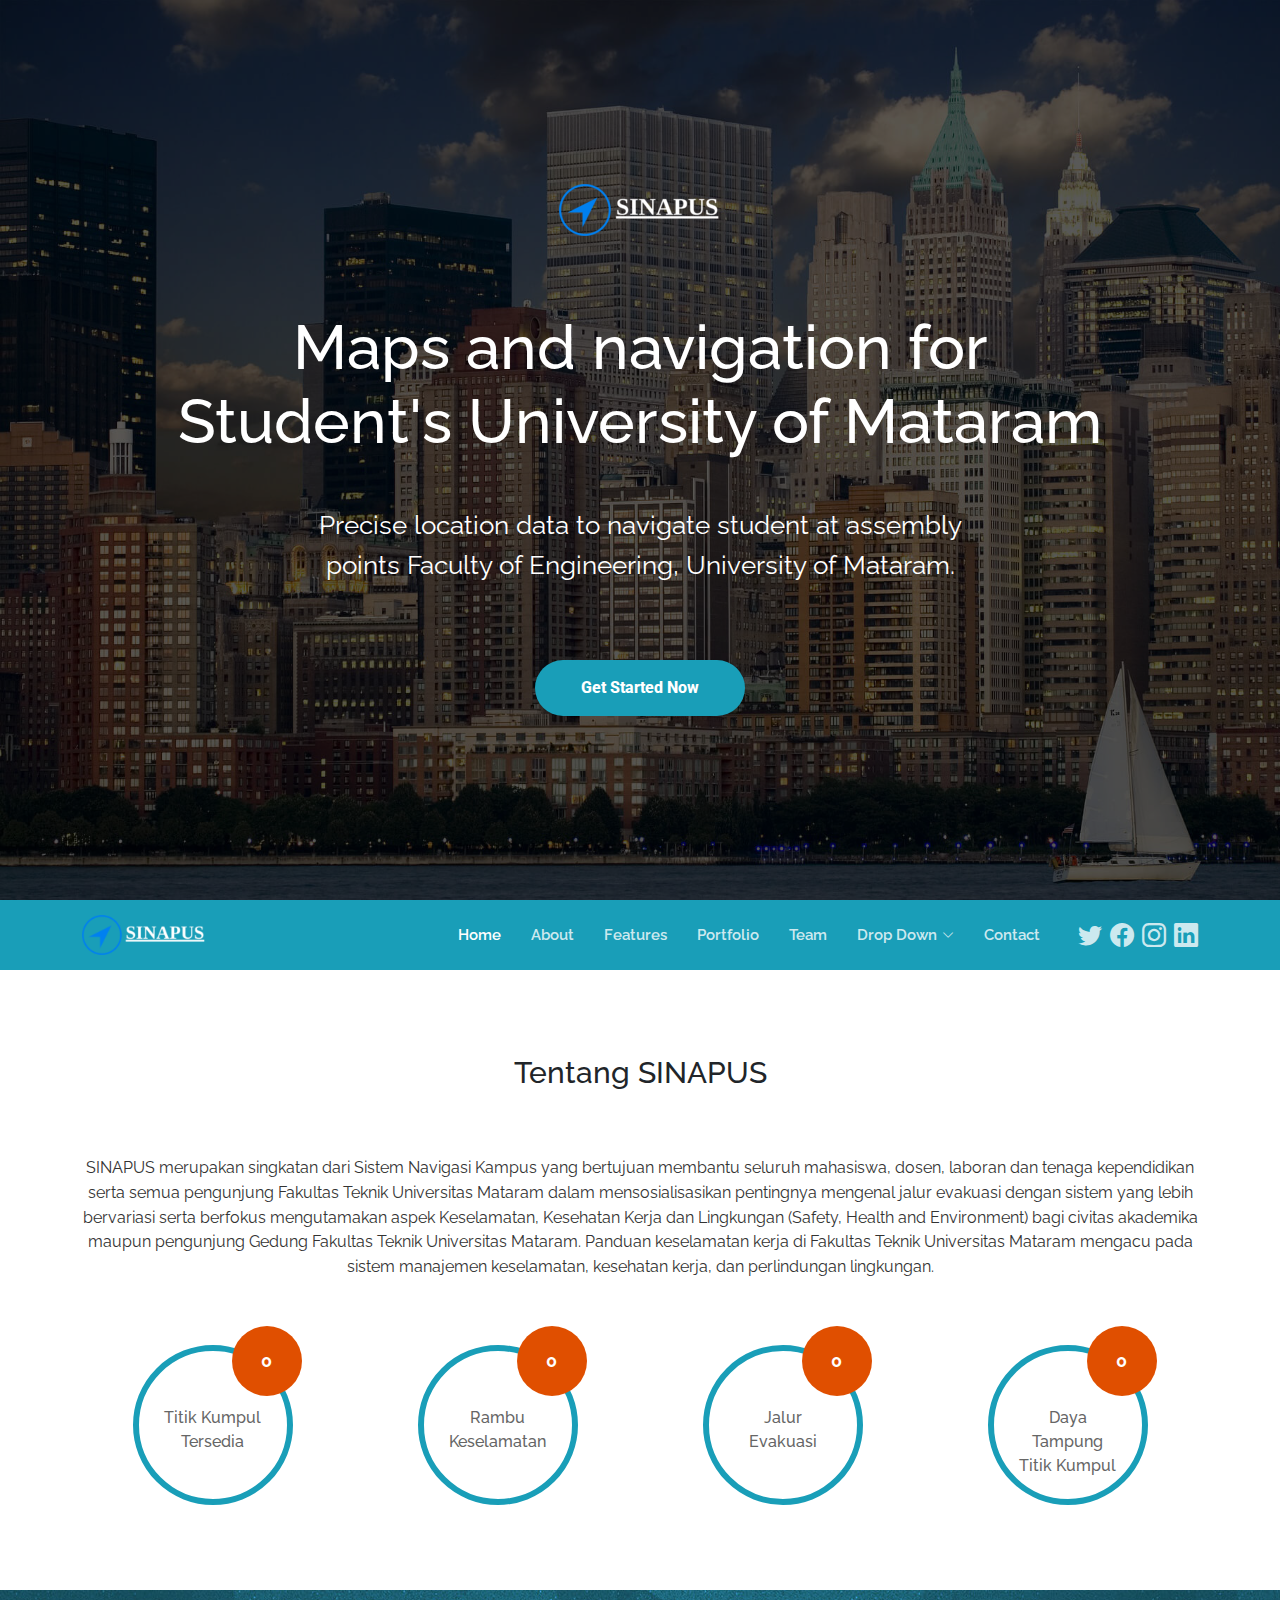
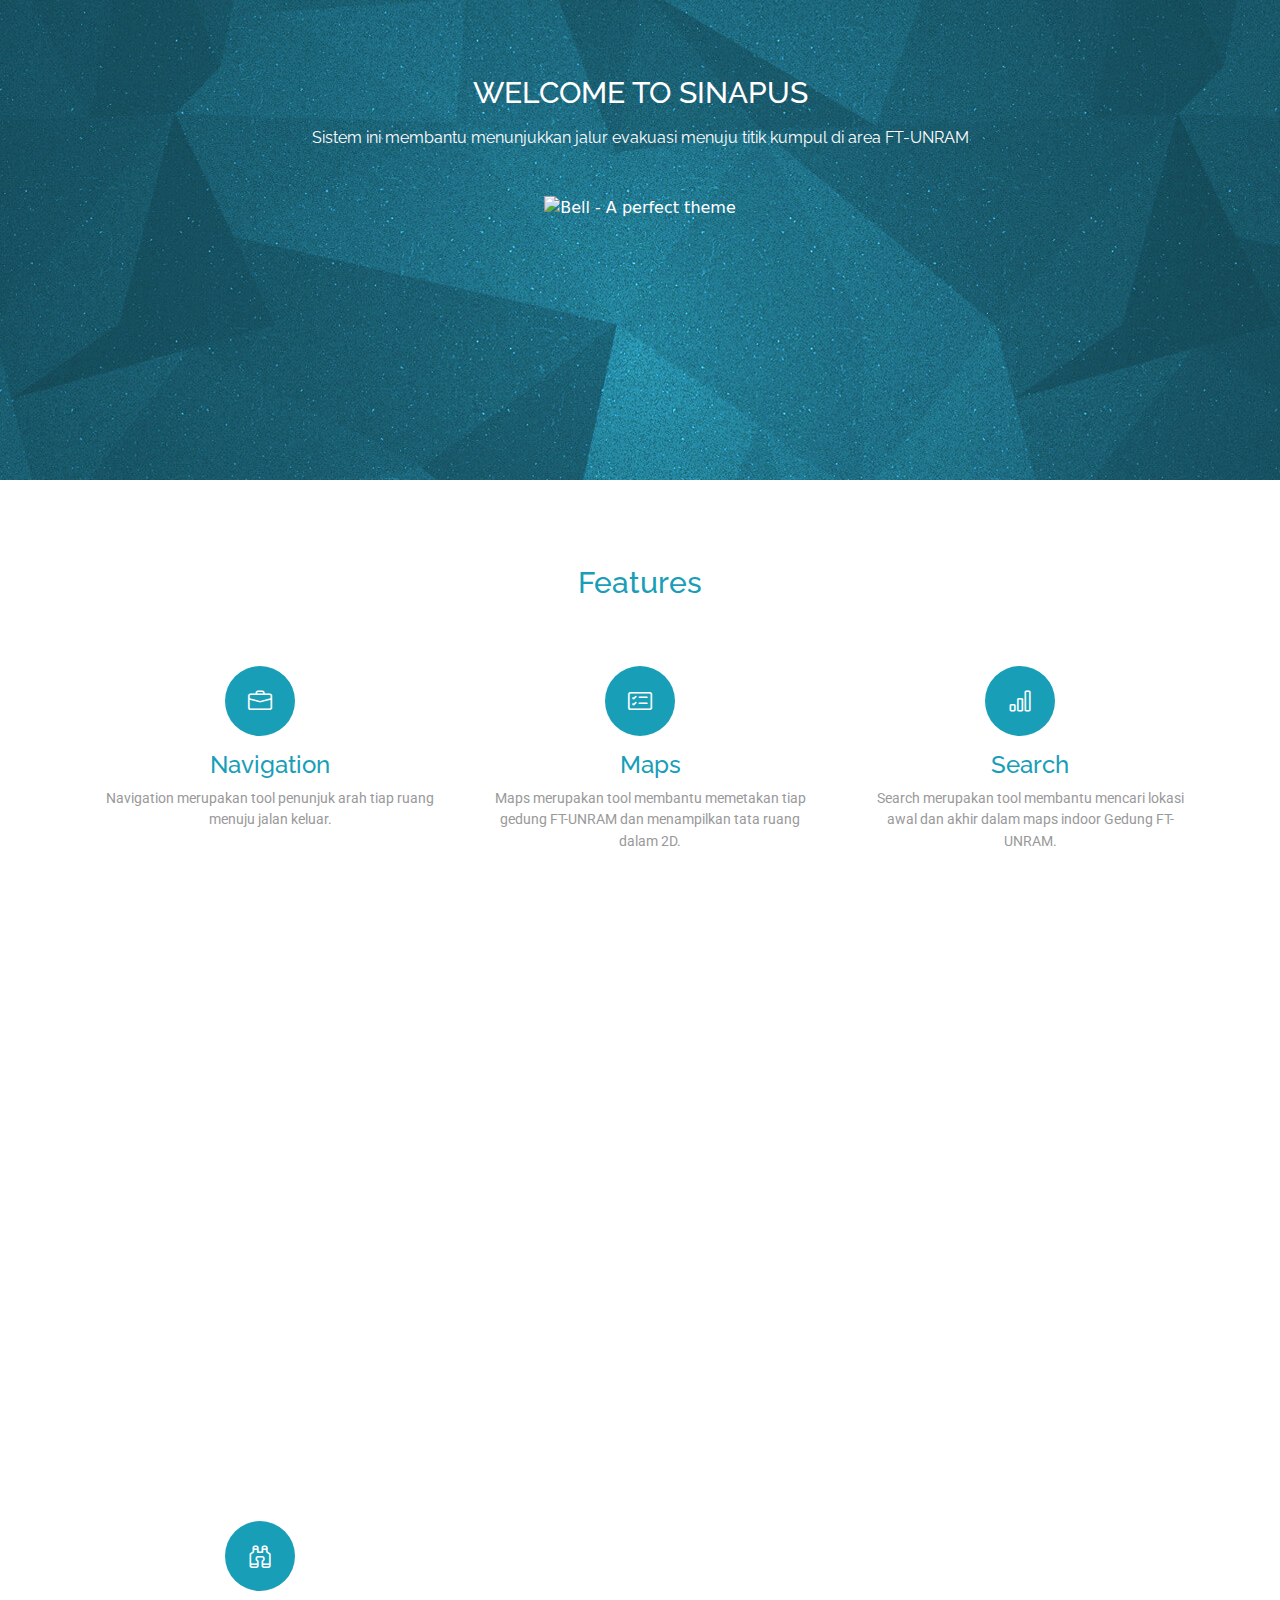
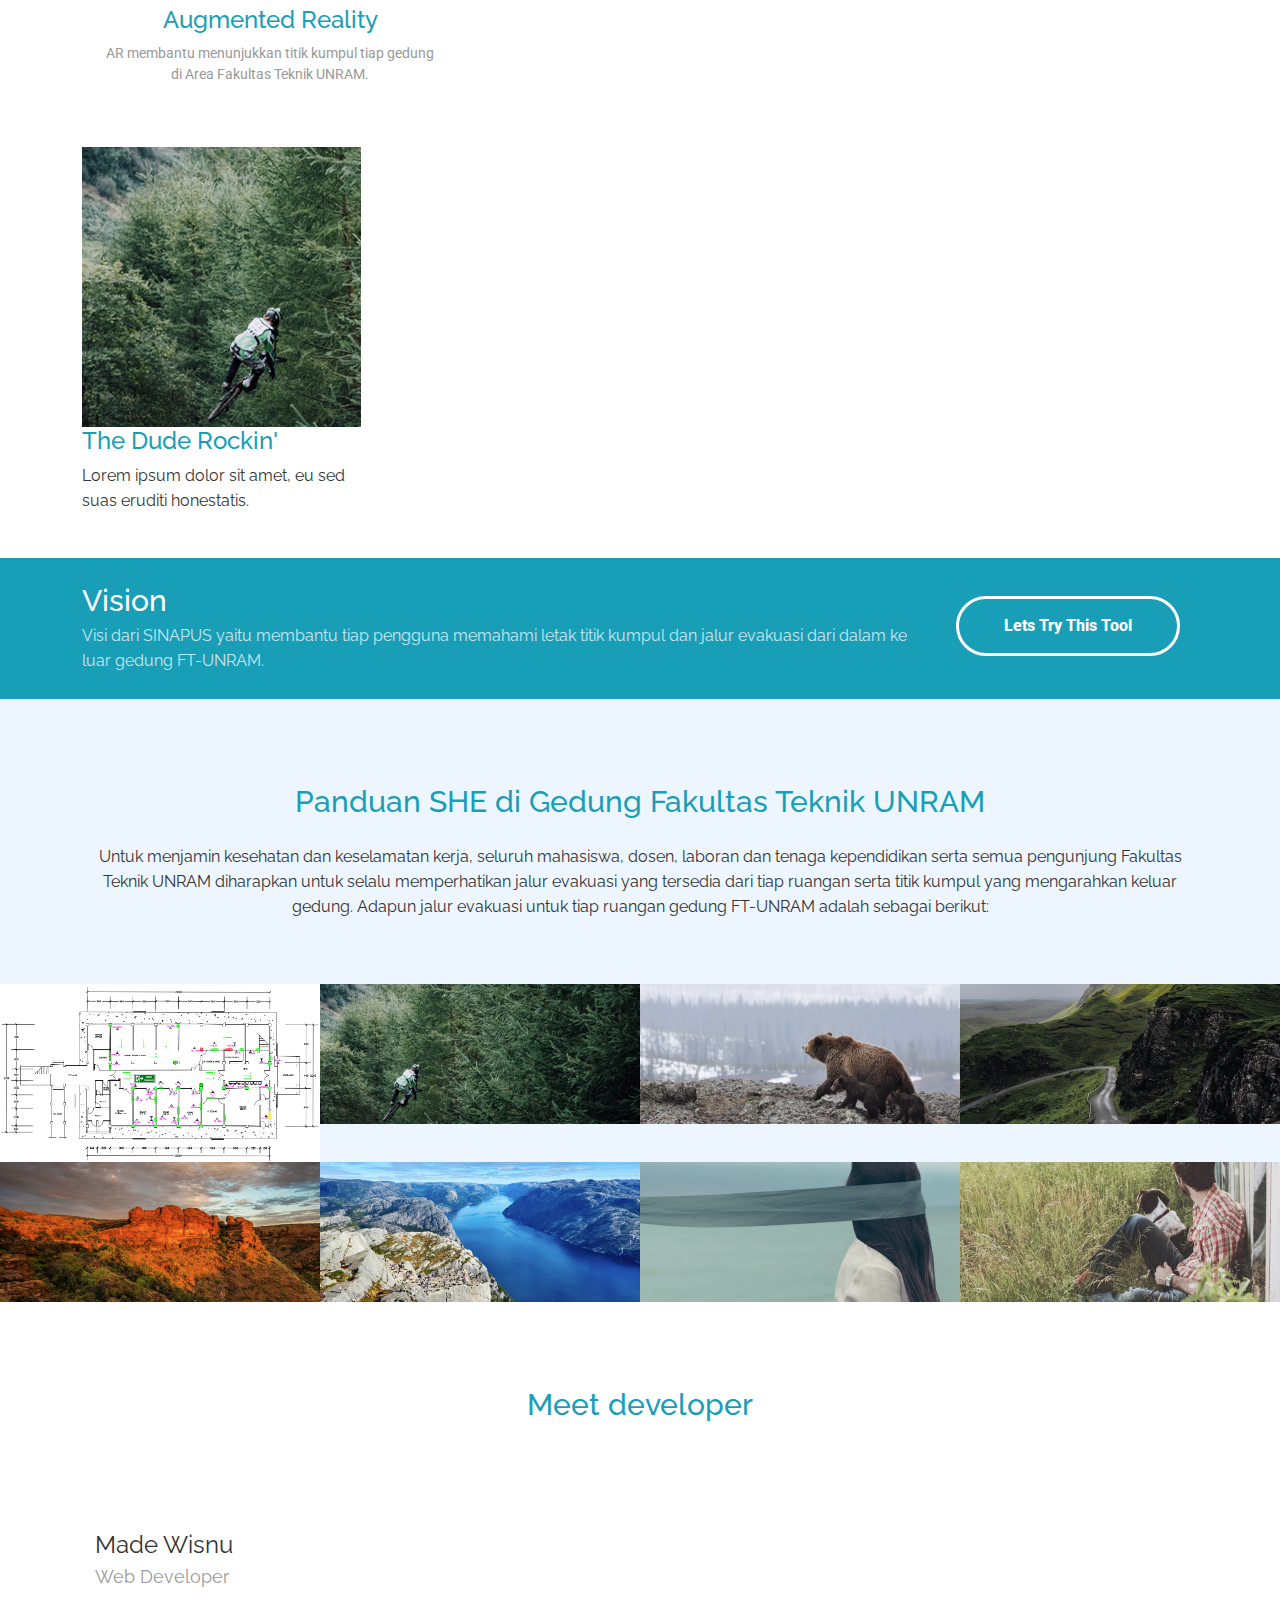
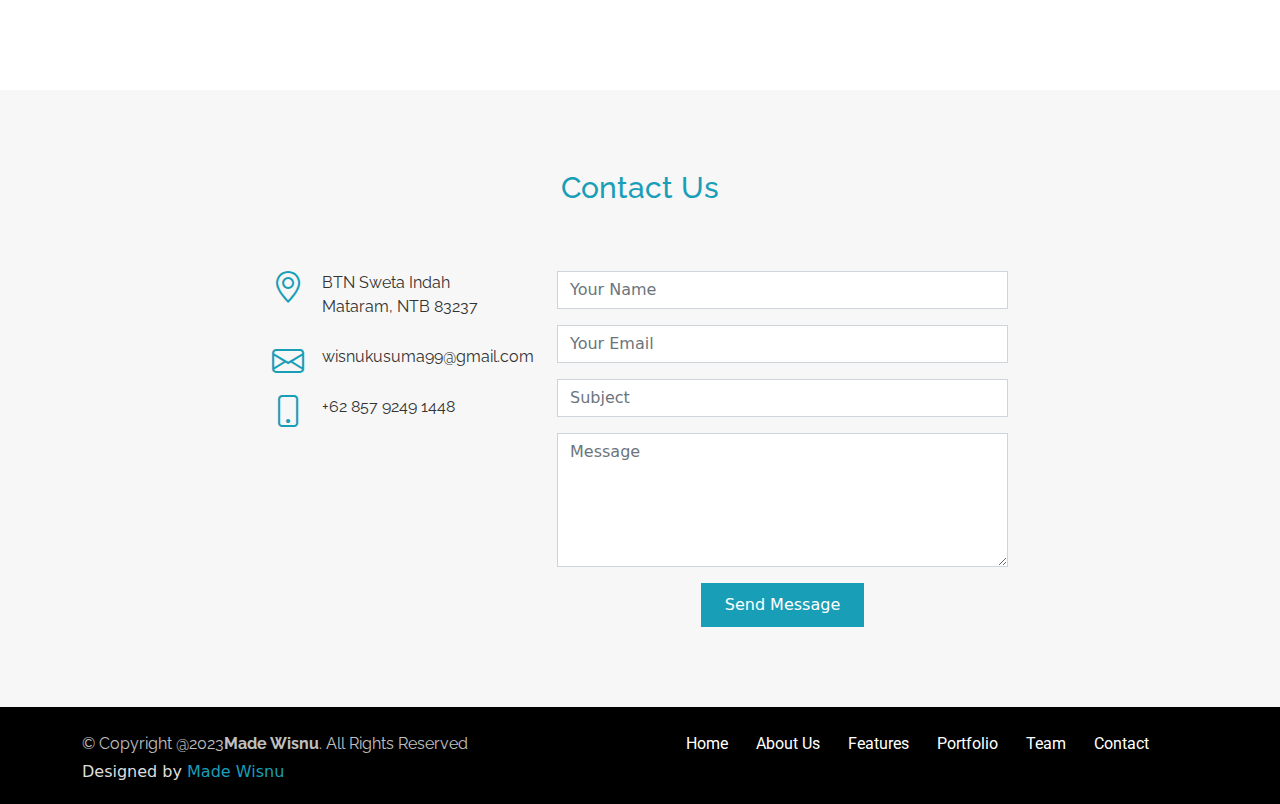
==== commit 39961bb4: "new AR" ====
--- a/index.html
+++ b/index.html
@@ -284,27 +284,28 @@
           </div>
 
           <div>
-          </div>
-      </div>
-      <div class="portfolio-grid">
-        <div class="row">
-          <div class="col-lg-3 col-sm-6 col-xs-12">
-            <div class="card card-block">
-              <a href="assets/img/gedung-A1.png" class="portfolio-lightbox" data-gallery="portfolioGallery"><img alt="" src="assets/img/gedung-A1.png">
-                <div class="portfolio-over">
-                  <div>
-                    <h3 class="card-title">
-                      Gedung A lantai 1
-                    </h3>
-
-                    <p class="card-text">
-                      Jalur Evakuasi Gedung A lantai 1 FT-UNRAM.
-                    </p>
-                  </div>
-                </div>
-              </a>
-            </div>
-          </div>
+            <div class="col-lg-3 col-sm-6 col-xs-12">
+              <div class="card card-block">
+                <a href="assets/img/porf-2.jpg" class="portfolio-lightbox" data-gallery="portfolioGallery"><img alt="" src="assets/img/porf-2.jpg">
+                  <div class="portfolio-over">
+                    <div>
+                      <h3 class="card-title">
+                        The Dude Rockin'
+                      </h3>
+  
+                      <p class="card-text">
+                        Lorem ipsum dolor sit amet, eu sed suas eruditi honestatis.
+                      </p>
+                    </div>
+                  </div>
+                </a>
+              </div>
+            </div>
+          </div>
+
+
+      </div>
+      
 
     </section><!-- End Features Section -->
 
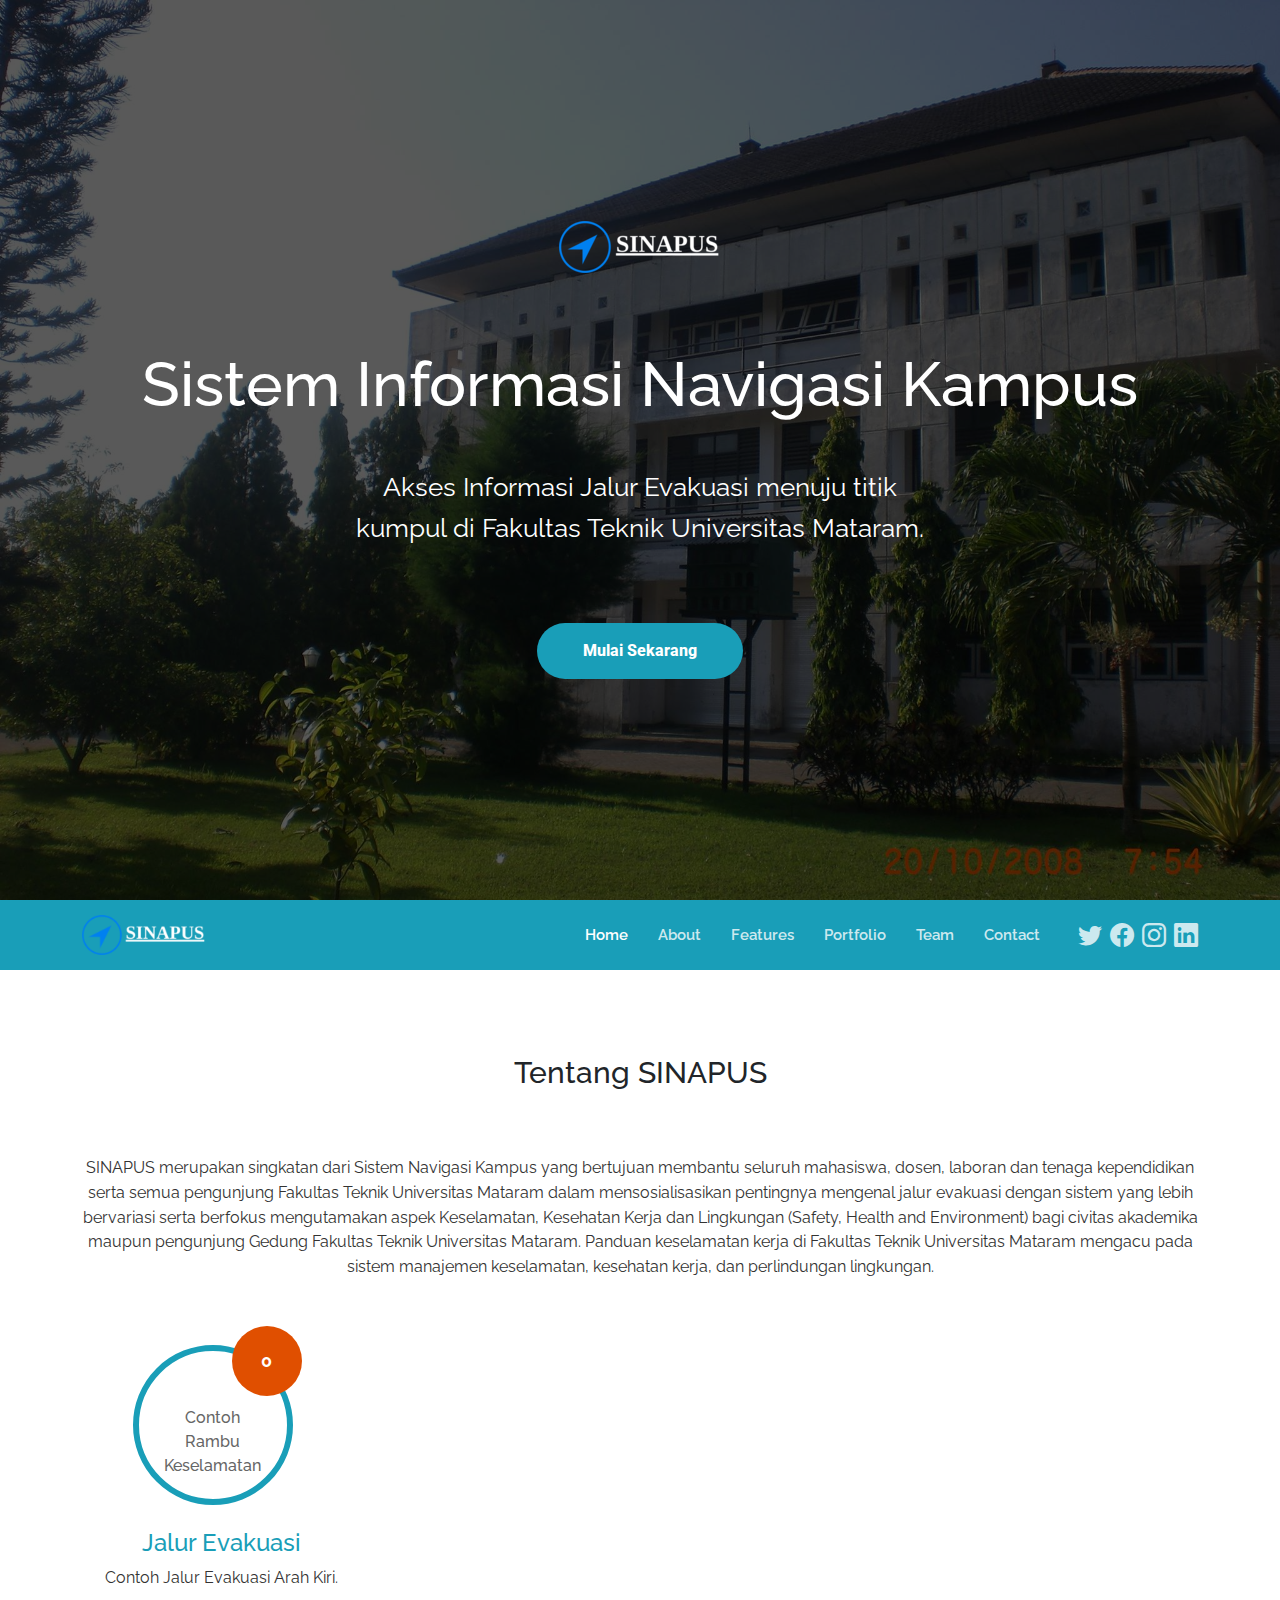
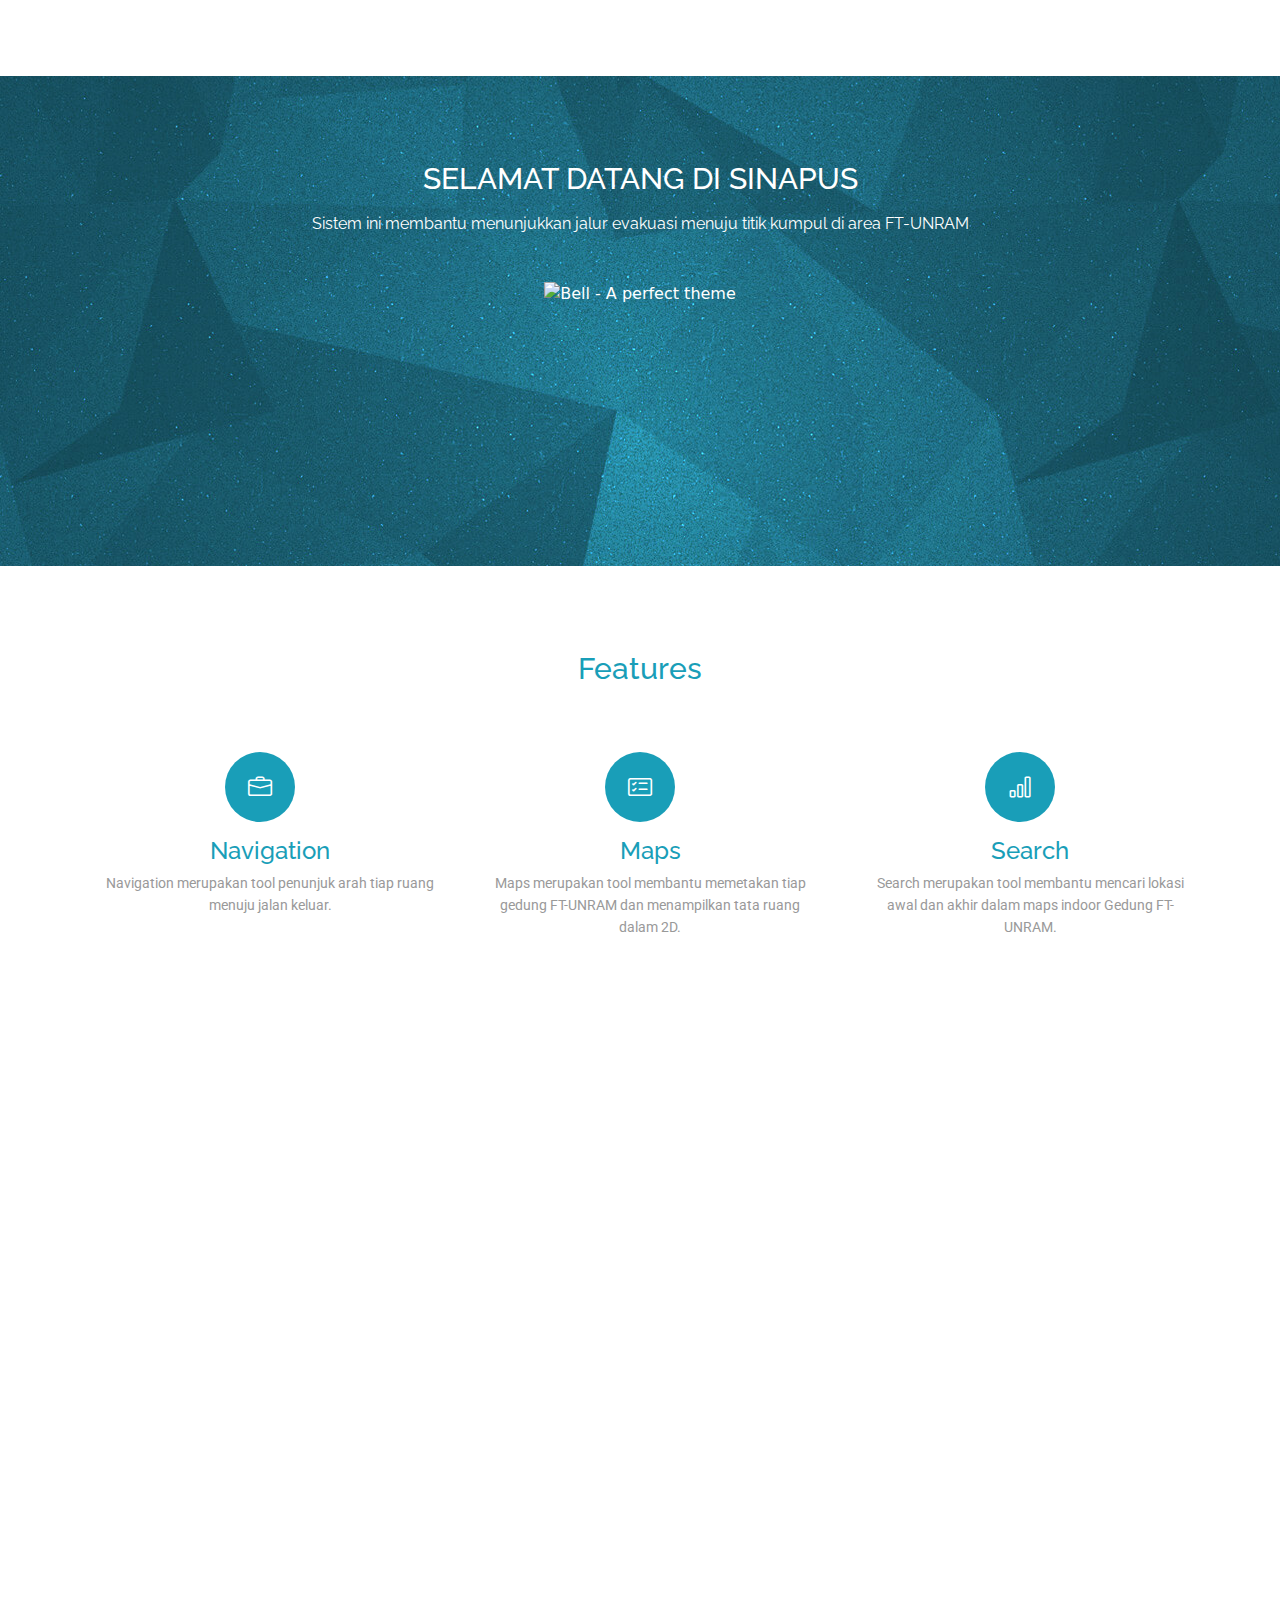
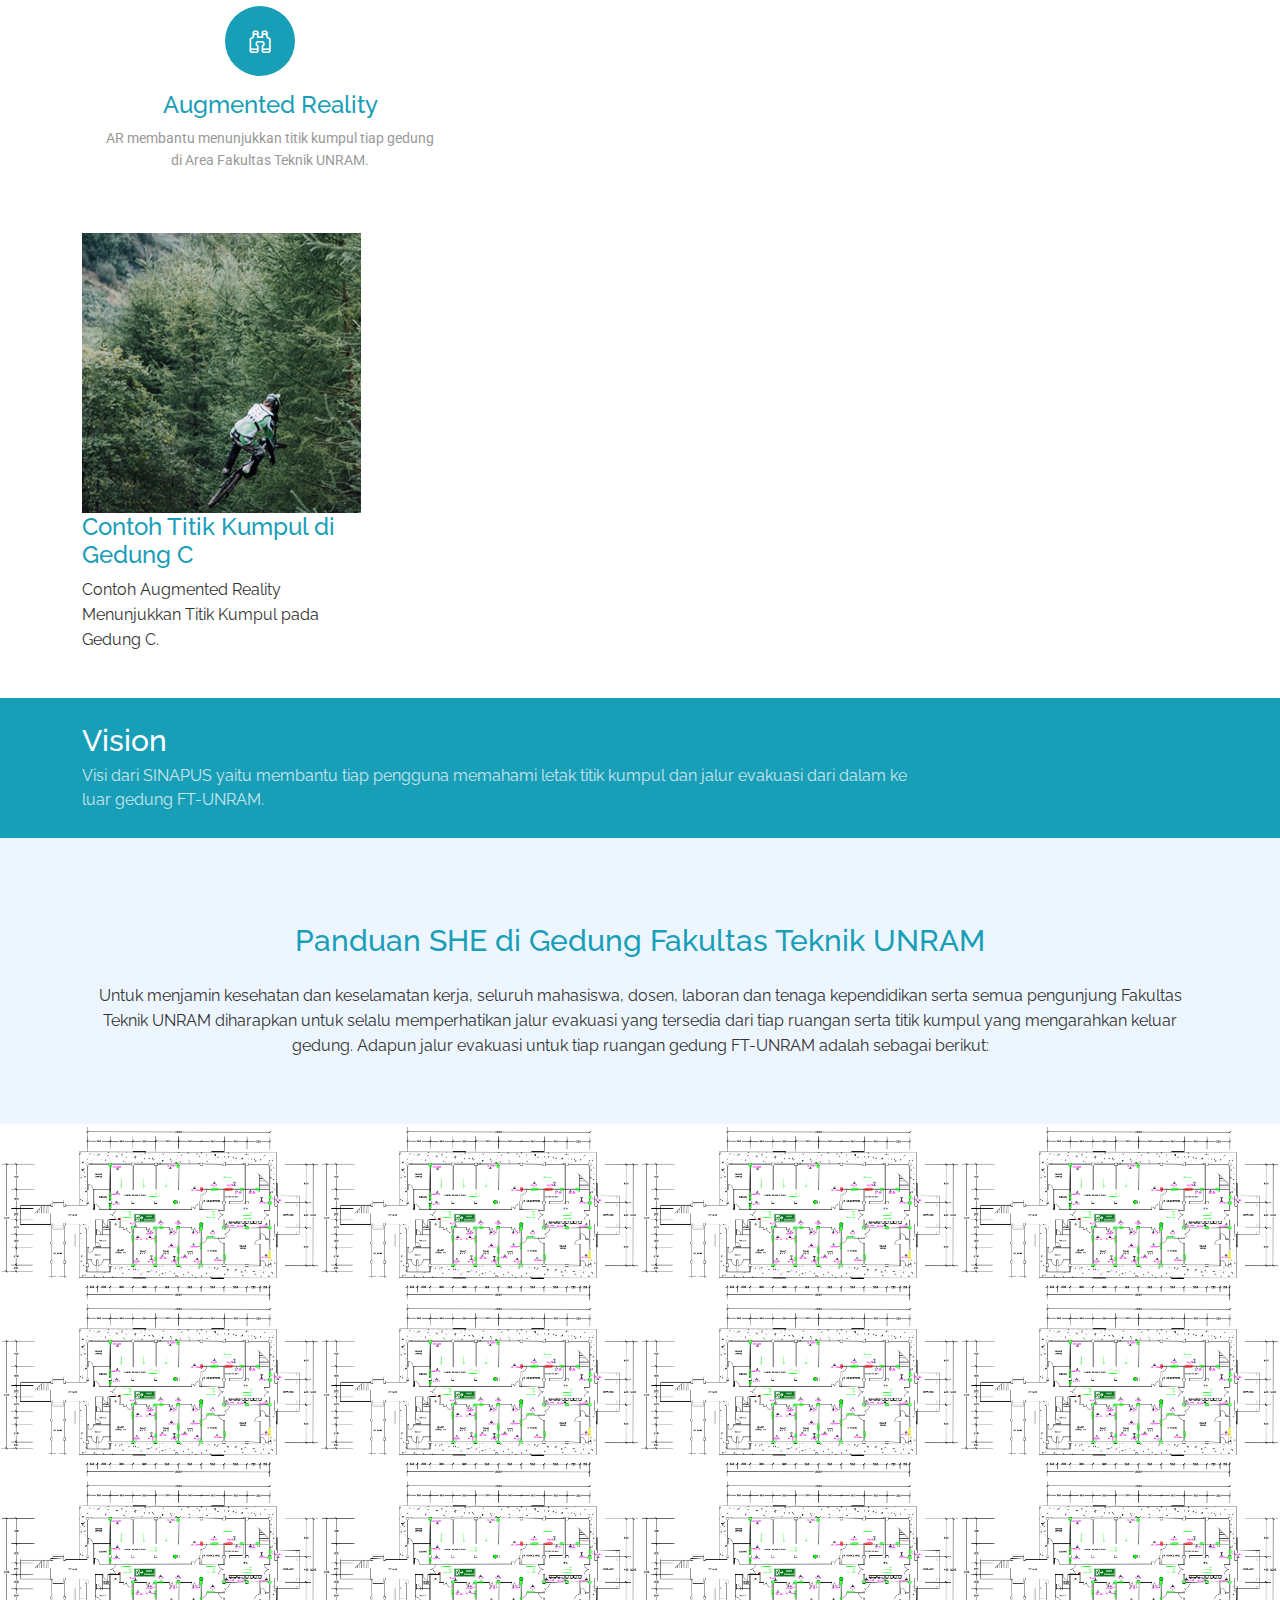
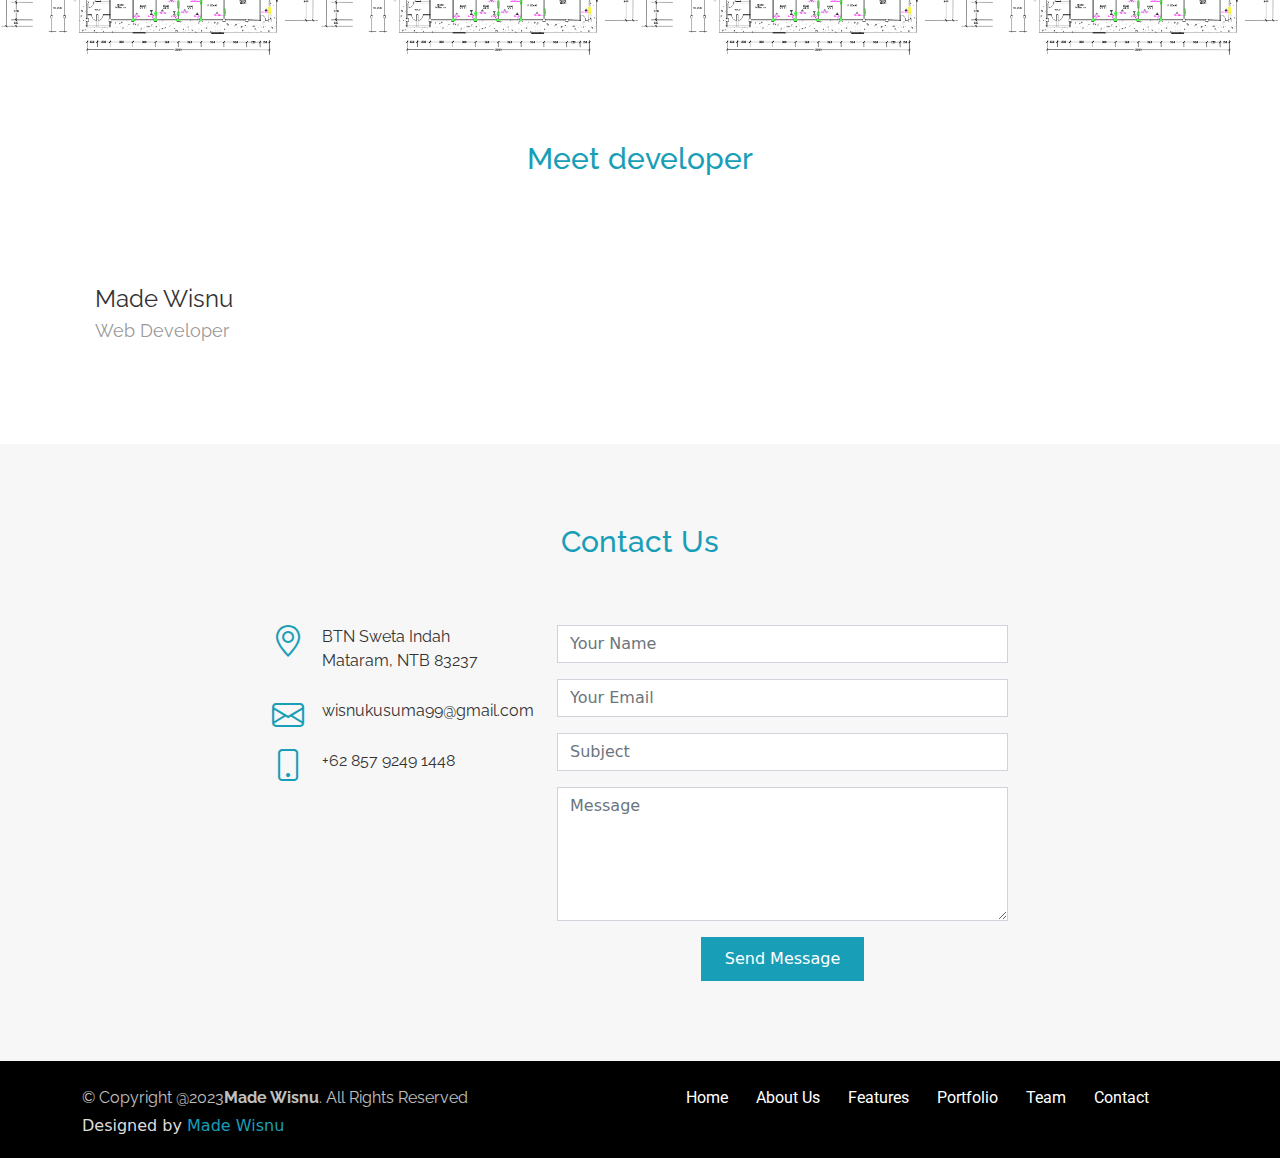
==== commit 4394e684: "jalur kiri" ====
--- a/index.html
+++ b/index.html
@@ -64,15 +64,14 @@
 
       <div class="col-md-12">
         <h1>
-          Maps and navigation for<br>
-          Student's University of Mataram
+          Sistem Informasi Navigasi Kampus
         </h1>
 
         <p class="tagline">
-          Precise location data to navigate student at assembly<br>
-          points Faculty of Engineering, University of Mataram.
+          Akses Informasi Jalur Evakuasi menuju titik<br>
+          kumpul di Fakultas Teknik Universitas Mataram.
         </p>
-        <a class="btn btn-full scrollto" href="#about">Get Started Now</a>
+        <a class="btn btn-full scrollto" href="#about">Mulai Sekarang</a>
       </div>
     </div>
 
@@ -95,23 +94,6 @@
           <li><a class="nav-link scrollto" href="#features">Features</a></li>
           <li><a class="nav-link scrollto " href="#portfolio">Portfolio</a></li>
           <li><a class="nav-link scrollto" href="#team">Team</a></li>
-          <li class="dropdown"><a href="#"><span>Drop Down</span> <i class="bi bi-chevron-down"></i></a>
-            <ul>
-              <li><a href="#">Drop Down 1</a></li>
-              <li class="dropdown"><a href="#"><span>Deep Drop Down</span> <i class="bi bi-chevron-right"></i></a>
-                <ul>
-                  <li><a href="#">Deep Drop Down 1</a></li>
-                  <li><a href="#">Deep Drop Down 2</a></li>
-                  <li><a href="#">Deep Drop Down 3</a></li>
-                  <li><a href="#">Deep Drop Down 4</a></li>
-                  <li><a href="#">Deep Drop Down 5</a></li>
-                </ul>
-              </li>
-              <li><a href="#">Drop Down 2</a></li>
-              <li><a href="#">Drop Down 3</a></li>
-              <li><a href="#">Drop Down 4</a></li>
-            </ul>
-          </li>
           <li><a class="nav-link scrollto" href="#contact">Contact</a></li>
         </ul>
         <i class="bi bi-list mobile-nav-toggle"></i>
@@ -143,41 +125,41 @@
             Panduan keselamatan kerja di Fakultas Teknik Universitas Mataram mengacu pada sistem manajemen keselamatan, kesehatan kerja, dan perlindungan lingkungan.
         </p>
         <div class="row stats-row">
-          <div class="stats-col text-center col-md-3 col-sm-6">
-            <div class="circle">
-              <span data-purecounter-start="0" data-purecounter-end="15" data-purecounter-duration="1" class="purecounter stats-no"></span>
-              Titik Kumpul Tersedia
-            </div>
-          </div>
-
+        
           <div class="stats-col text-center col-md-3 col-sm-6">
             <div class="circle">
               <span data-purecounter-start="0" data-purecounter-end="100" data-purecounter-duration="1" class="purecounter stats-no"></span>
-              Rambu Keselamatan
-            </div>
-          </div>
-
-          <div class="stats-col text-center col-md-3 col-sm-6">
-            <div class="circle">
-              <span data-purecounter-start="0" data-purecounter-end="50" data-purecounter-duration="1" class="purecounter stats-no"></span>
-              Jalur Evakuasi
-            </div>
-          </div>
-
-          <div class="stats-col text-center col-md-3 col-sm-6">
-            <div class="circle">
-              <span data-purecounter-start="0" data-purecounter-end="500" data-purecounter-duration="1" class="purecounter stats-no"></span>
-              Daya Tampung Titik Kumpul
-            </div>
-          </div>
-        </div>
+              Contoh Rambu Keselamatan
+            </div>
+          </div>
+
+        </div>
+
+        <div class="col-lg-3 col-sm-6 col-xs-12">
+          <div class="card card-block">
+            <a href="assets/img/JALUR KIRI.jpeg" class="portfolio-lightbox" data-gallery="portfolioGallery"><img alt="" src="assets/img/JALUR KIRI.jpeg">
+              <div class="portfolio-over">
+                <div>
+                  <h3 class="card-title">
+                    Jalur Evakuasi
+                  </h3>
+
+                  <p class="card-text">
+                    Contoh Jalur Evakuasi Arah Kiri.
+                  </p>
+                </div>
+              </div>
+            </a>
+          </div>
+        </div>
+
         
         </div>
     </section><!-- End About Section -->
 
     <!-- ======= Welcome Section ======= -->
     <section class="welcome text-center">
-      <h2>Welcome to SINAPUS</h2>
+      <h2>Selamat Datang di SINAPUS</h2>
       <p>
         Sistem ini membantu menunjukkan jalur evakuasi menuju titik kumpul di area FT-UNRAM
       </p>
@@ -282,19 +264,18 @@
               </div>
             </div>
           </div>
-
           <div>
             <div class="col-lg-3 col-sm-6 col-xs-12">
               <div class="card card-block">
-                <a href="assets/img/porf-2.jpg" class="portfolio-lightbox" data-gallery="portfolioGallery"><img alt="" src="assets/img/porf-2.jpg">
+                <a href="assets/img/TIKUM-Gedung-C.png" class="portfolio-lightbox" data-gallery="portfolioGallery"><img alt="" src="assets/img/porf-2.jpg">
                   <div class="portfolio-over">
                     <div>
                       <h3 class="card-title">
-                        The Dude Rockin'
+                        Contoh Titik Kumpul di Gedung C
                       </h3>
   
                       <p class="card-text">
-                        Lorem ipsum dolor sit amet, eu sed suas eruditi honestatis.
+                        Contoh Augmented Reality Menunjukkan Titik Kumpul pada Gedung C.
                       </p>
                     </div>
                   </div>
@@ -321,12 +302,7 @@
             <p>
                 Visi dari SINAPUS yaitu membantu tiap pengguna memahami letak titik kumpul dan jalur evakuasi dari dalam ke luar gedung FT-UNRAM.
             </p>
-          </div>
-
-          <div class="col-lg-3 col-sm-12 text-lg-right text-center">
-            <a class="btn btn-ghost" href="#">Lets Try This Tool</a>
-          </div>
-        </div>
+          </div>        
       </div>
     </section><!-- End Call to Action Section -->
 
@@ -349,7 +325,7 @@
         <div class="row">
           <div class="col-lg-3 col-sm-6 col-xs-12">
             <div class="card card-block">
-              <a href="assets/img/gedung-A1.png" class="portfolio-lightbox" data-gallery="portfolioGallery"><img alt="" src="assets/img/gedung-A1.png">
+              <a href="assets/img/a1.png" class="portfolio-lightbox" data-gallery="portfolioGallery"><img alt="" src="assets/img/gedung-A1.png">
                 <div class="portfolio-over">
                   <div>
                     <h3 class="card-title">
@@ -367,125 +343,195 @@
 
           <div class="col-lg-3 col-sm-6 col-xs-12">
             <div class="card card-block">
-              <a href="assets/img/porf-2.jpg" class="portfolio-lightbox" data-gallery="portfolioGallery"><img alt="" src="assets/img/porf-2.jpg">
-                <div class="portfolio-over">
-                  <div>
-                    <h3 class="card-title">
-                      The Dude Rockin'
-                    </h3>
-
-                    <p class="card-text">
-                      Lorem ipsum dolor sit amet, eu sed suas eruditi honestatis.
-                    </p>
-                  </div>
-                </div>
-              </a>
-            </div>
-          </div>
-
-          <div class="col-lg-3 col-sm-6 col-xs-12">
-            <div class="card card-block">
-              <a href="assets/img/porf-3.jpg" class="portfolio-lightbox" data-gallery="portfolioGallery"><img alt="" src="assets/img/porf-3.jpg">
-                <div class="portfolio-over">
-                  <div>
-                    <h3 class="card-title">
-                      The Dude Rockin'
-                    </h3>
-
-                    <p class="card-text">
-                      Lorem ipsum dolor sit amet, eu sed suas eruditi honestatis.
-                    </p>
-                  </div>
-                </div>
-              </a>
-            </div>
-          </div>
-
-          <div class="col-lg-3 col-sm-6 col-xs-12">
-            <div class="card card-block">
-              <a href="assets/img/porf-4.jpg" class="portfolio-lightbox" data-gallery="portfolioGallery"><img alt="" src="assets/img/porf-4.jpg">
-                <div class="portfolio-over">
-                  <div>
-                    <h3 class="card-title">
-                      The Dude Rockin'
-                    </h3>
-
-                    <p class="card-text">
-                      Lorem ipsum dolor sit amet, eu sed suas eruditi honestatis.
-                    </p>
-                  </div>
-                </div>
-              </a>
-            </div>
-          </div>
-        </div>
-
-        <div class="row">
-          <div class="col-lg-3 col-sm-6 col-xs-12">
-            <div class="card card-block">
-              <a href="assets/img/porf-5.jpg" class="portfolio-lightbox" data-gallery="portfolioGallery"><img alt="" src="assets/img/porf-5.jpg">
-                <div class="portfolio-over">
-                  <div>
-                    <h3 class="card-title">
-                      The Dude Rockin'
-                    </h3>
-
-                    <p class="card-text">
-                      Lorem ipsum dolor sit amet, eu sed suas eruditi honestatis.
-                    </p>
-                  </div>
-                </div>
-              </a>
-            </div>
-          </div>
-
-          <div class="col-lg-3 col-sm-6 col-xs-12">
-            <div class="card card-block">
-              <a href="assets/img/porf-6.jpg" class="portfolio-lightbox" data-gallery="portfolioGallery"><img alt="" src="assets/img/porf-6.jpg">
-                <div class="portfolio-over">
-                  <div>
-                    <h3 class="card-title">
-                      The Dude Rockin'
-                    </h3>
-
-                    <p class="card-text">
-                      Lorem ipsum dolor sit amet, eu sed suas eruditi honestatis.
-                    </p>
-                  </div>
-                </div>
-              </a>
-            </div>
-          </div>
-
-          <div class="col-lg-3 col-sm-6 col-xs-12">
-            <div class="card card-block">
-              <a href="assets/img/porf-7.jpg" class="portfolio-lightbox" data-gallery="portfolioGallery"><img alt="" src="assets/img/porf-7.jpg">
-                <div class="portfolio-over">
-                  <div>
-                    <h3 class="card-title">
-                      The Dude Rockin'
-                    </h3>
-
-                    <p class="card-text">
-                      Lorem ipsum dolor sit amet, eu sed suas eruditi honestatis.
-                    </p>
-                  </div>
-                </div>
-              </a>
-            </div>
-          </div>
-
-          <div class="col-lg-3 col-sm-6 col-xs-12">
-            <div class="card card-block">
-              <a href="assets/img/porf-8.jpg" class="portfolio-lightbox" data-gallery="portfolioGallery"><img alt="" src="assets/img/porf-8.jpg">
-                <div class="portfolio-over">
-                  <div>
-                    <h3 class="card-title">
-                      The Dude Rockin'
-                    </h3>
-
-                    <p class="card-text">
-                      Lorem ipsum dolor sit amet, eu sed suas eruditi honestatis.
+              <a href="assets/img/A2.png" class="portfolio-lightbox" data-gallery="portfolioGallery"><img alt="" src="assets/img/gedung-A1.png">
+                <div class="portfolio-over">
+                  <div>
+                    <h3 class="card-title">
+                      Gedung A lantai 2
+                    </h3>
+
+                    <p class="card-text">
+                      Jalur Evakuasi Gedung A lantai 2 FT-UNRAM.
+                    </p>
+                  </div>
+                </div>
+              </a>
+            </div>
+          </div>
+
+          <div class="col-lg-3 col-sm-6 col-xs-12">
+            <div class="card card-block">
+              <a href="assets/img/A3.png" class="portfolio-lightbox" data-gallery="portfolioGallery"><img alt="" src="assets/img/gedung-A1.png">
+                <div class="portfolio-over">
+                  <div>
+                    <h3 class="card-title">
+                      Gedung A lantai 3
+                    </h3>
+
+                    <p class="card-text">
+                      Jalur Evakuasi Gedung A lantai 3 FT-UNRAM.
+                    </p>
+                  </div>
+                </div>
+              </a>
+            </div>
+          </div>
+
+          <div class="col-lg-3 col-sm-6 col-xs-12">
+            <div class="card card-block">
+              <a href="assets/img/B1.png" class="portfolio-lightbox" data-gallery="portfolioGallery"><img alt="" src="assets/img/gedung-A1.png">
+                <div class="portfolio-over">
+                  <div>
+                    <h3 class="card-title">
+                      Gedung B lantai 1
+                    </h3>
+
+                    <p class="card-text">
+                      Jalur Evakuasi Gedung B lantai 1 FT-UNRAM.
+                    </p>
+                  </div>
+                </div>
+              </a>
+            </div>
+          </div>
+
+          <div class="col-lg-3 col-sm-6 col-xs-12">
+            <div class="card card-block">
+              <a href="assets/img/B2.png" class="portfolio-lightbox" data-gallery="portfolioGallery"><img alt="" src="assets/img/gedung-A1.png">
+                <div class="portfolio-over">
+                  <div>
+                    <h3 class="card-title">
+                      Gedung B lantai 2
+                    </h3>
+
+                    <p class="card-text">
+                      Jalur Evakuasi Gedung B lantai 2 FT-UNRAM.
+                    </p>
+                  </div>
+                </div>
+              </a>
+            </div>
+          </div>
+
+          <div class="col-lg-3 col-sm-6 col-xs-12">
+            <div class="card card-block">
+              <a href="assets/img/B3.png" class="portfolio-lightbox" data-gallery="portfolioGallery"><img alt="" src="assets/img/gedung-A1.png">
+                <div class="portfolio-over">
+                  <div>
+                    <h3 class="card-title">
+                      Gedung B lantai 3
+                    </h3>
+
+                    <p class="card-text">
+                      Jalur Evakuasi Gedung B lantai 3 FT-UNRAM.
+                    </p>
+                  </div>
+                </div>
+              </a>
+            </div>
+          </div>
+
+          <div class="col-lg-3 col-sm-6 col-xs-12">
+            <div class="card card-block">
+              <a href="assets/img/C1.png" class="portfolio-lightbox" data-gallery="portfolioGallery"><img alt="" src="assets/img/gedung-A1.png">
+                <div class="portfolio-over">
+                  <div>
+                    <h3 class="card-title">
+                      Gedung C lantai 1
+                    </h3>
+
+                    <p class="card-text">
+                      Jalur Evakuasi Gedung C lantai 1 FT-UNRAM.
+                    </p>
+                  </div>
+                </div>
+              </a>
+            </div>
+          </div>
+
+          <div class="col-lg-3 col-sm-6 col-xs-12">
+            <div class="card card-block">
+              <a href="assets/img/C2.png" class="portfolio-lightbox" data-gallery="portfolioGallery"><img alt="" src="assets/img/gedung-A1.png">
+                <div class="portfolio-over">
+                  <div>
+                    <h3 class="card-title">
+                      Gedung C lantai 2
+                    </h3>
+
+                    <p class="card-text">
+                      Jalur Evakuasi Gedung C lantai 2 FT-UNRAM.
+                    </p>
+                  </div>
+                </div>
+              </a>
+            </div>
+          </div>
+
+          <div class="col-lg-3 col-sm-6 col-xs-12">
+            <div class="card card-block">
+              <a href="assets/img/D1.png" class="portfolio-lightbox" data-gallery="portfolioGallery"><img alt="" src="assets/img/gedung-A1.png">
+                <div class="portfolio-over">
+                  <div>
+                    <h3 class="card-title">
+                      Gedung D lantai 1
+                    </h3>
+
+                    <p class="card-text">
+                      Jalur Evakuasi Gedung D lantai 1 FT-UNRAM.
+                    </p>
+                  </div>
+                </div>
+              </a>
+            </div>
+          </div>
+
+          <div class="col-lg-3 col-sm-6 col-xs-12">
+            <div class="card card-block">
+              <a href="assets/img/D2.png" class="portfolio-lightbox" data-gallery="portfolioGallery"><img alt="" src="assets/img/gedung-A1.png">
+                <div class="portfolio-over">
+                  <div>
+                    <h3 class="card-title">
+                      Gedung D lantai 2
+                    </h3>
+
+                    <p class="card-text">
+                      Jalur Evakuasi Gedung D lantai 2 FT-UNRAM.
+                    </p>
+                  </div>
+                </div>
+              </a>
+            </div>
+          </div>
+
+          <div class="col-lg-3 col-sm-6 col-xs-12">
+            <div class="card card-block">
+              <a href="assets/img/D3.png" class="portfolio-lightbox" data-gallery="portfolioGallery"><img alt="" src="assets/img/gedung-A1.png">
+                <div class="portfolio-over">
+                  <div>
+                    <h3 class="card-title">
+                      Gedung D lantai 3
+                    </h3>
+
+                    <p class="card-text">
+                      Jalur Evakuasi Gedung D lantai 3 FT-UNRAM.
+                    </p>
+                  </div>
+                </div>
+              </a>
+            </div>
+          </div>
+
+          <div class="col-lg-3 col-sm-6 col-xs-12">
+            <div class="card card-block">
+              <a href="assets/img/D4.png" class="portfolio-lightbox" data-gallery="portfolioGallery"><img alt="" src="assets/img/gedung-A1.png">
+                <div class="portfolio-over">
+                  <div>
+                    <h3 class="card-title">
+                      Gedung D lantai 4
+                    </h3>
+
+                    <p class="card-text">
+                      Jalur Evakuasi Gedung D lantai 4 FT-UNRAM.
                     </p>
                   </div>
                 </div>
--- a/assets/css/style.css
+++ b/assets/css/style.css
@@ -422,7 +422,7 @@
 .hero {
   display: table;
   position: relative;
-  background-image: url(../img/cover.jpg);
+  background-image: url(../img/gambar-\ FT.jpg);
   background-size: cover;
   padding: 150px 0;
   color: #fff;
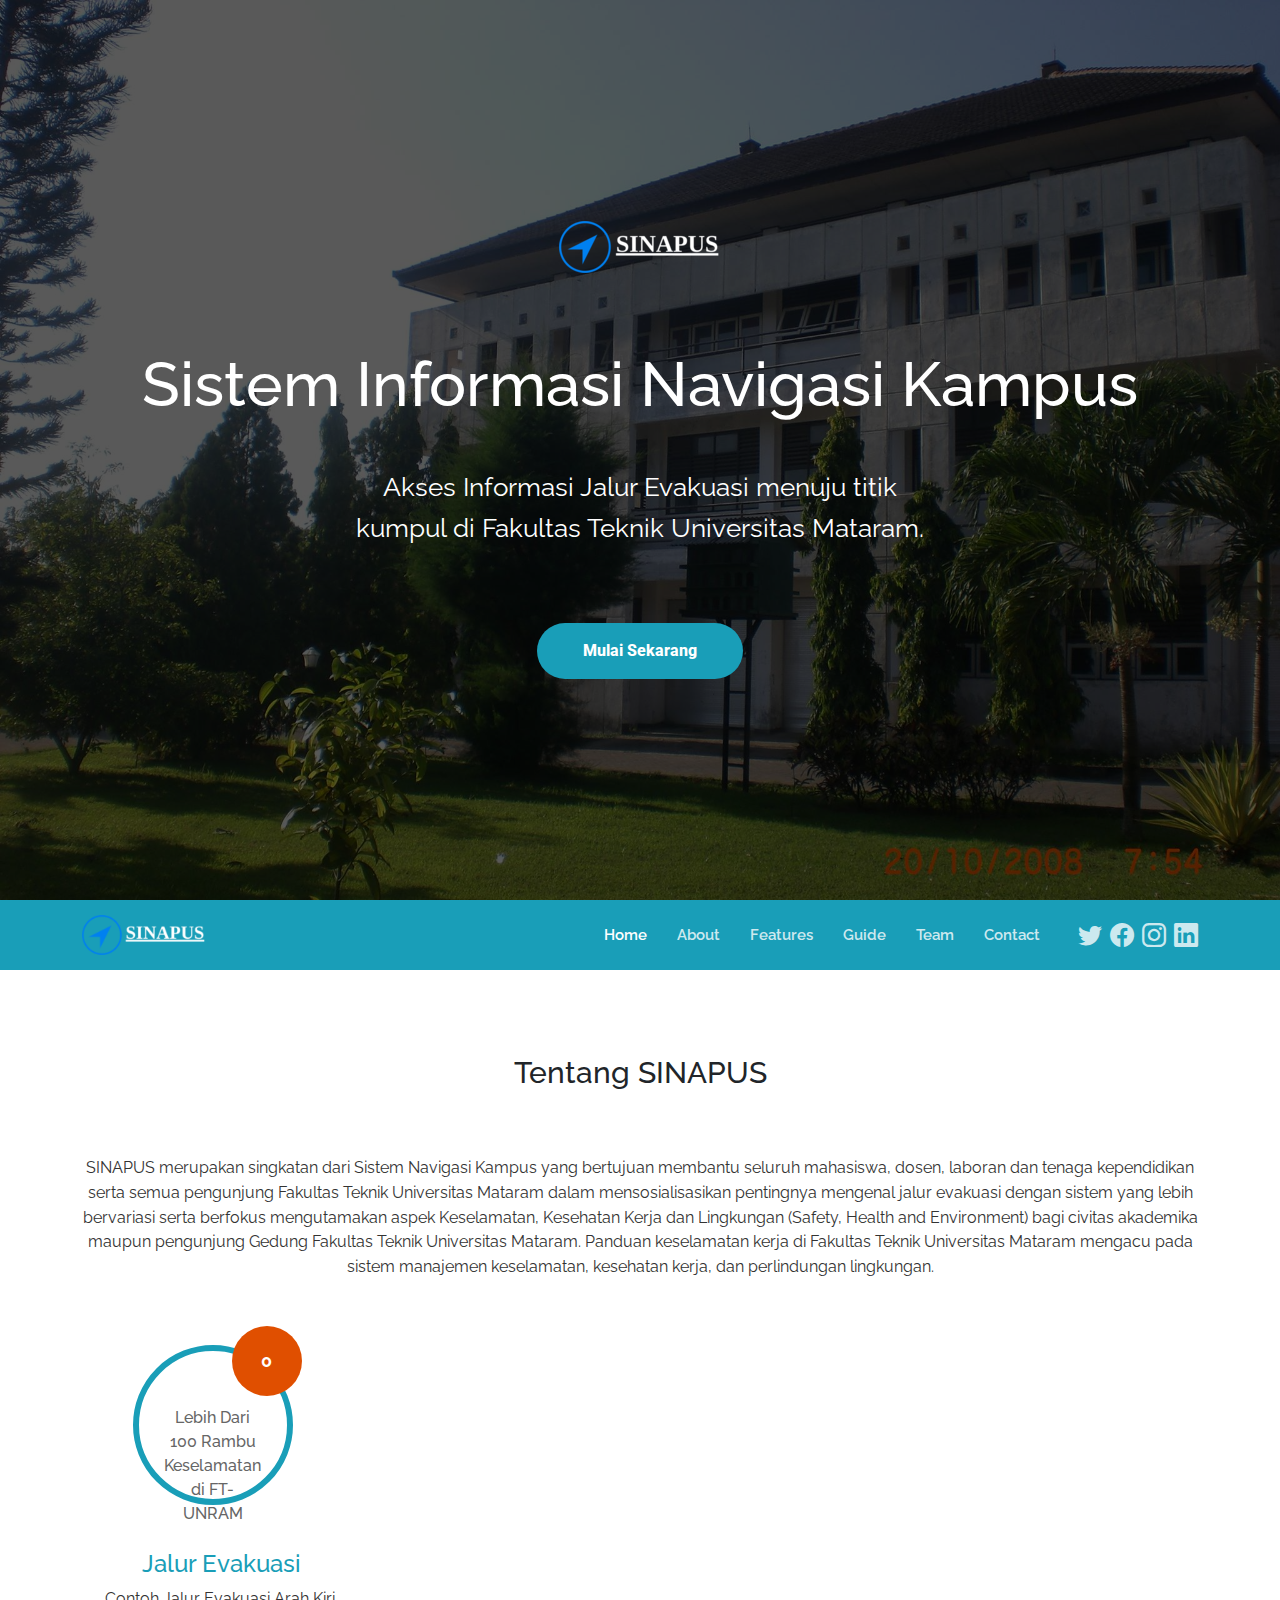
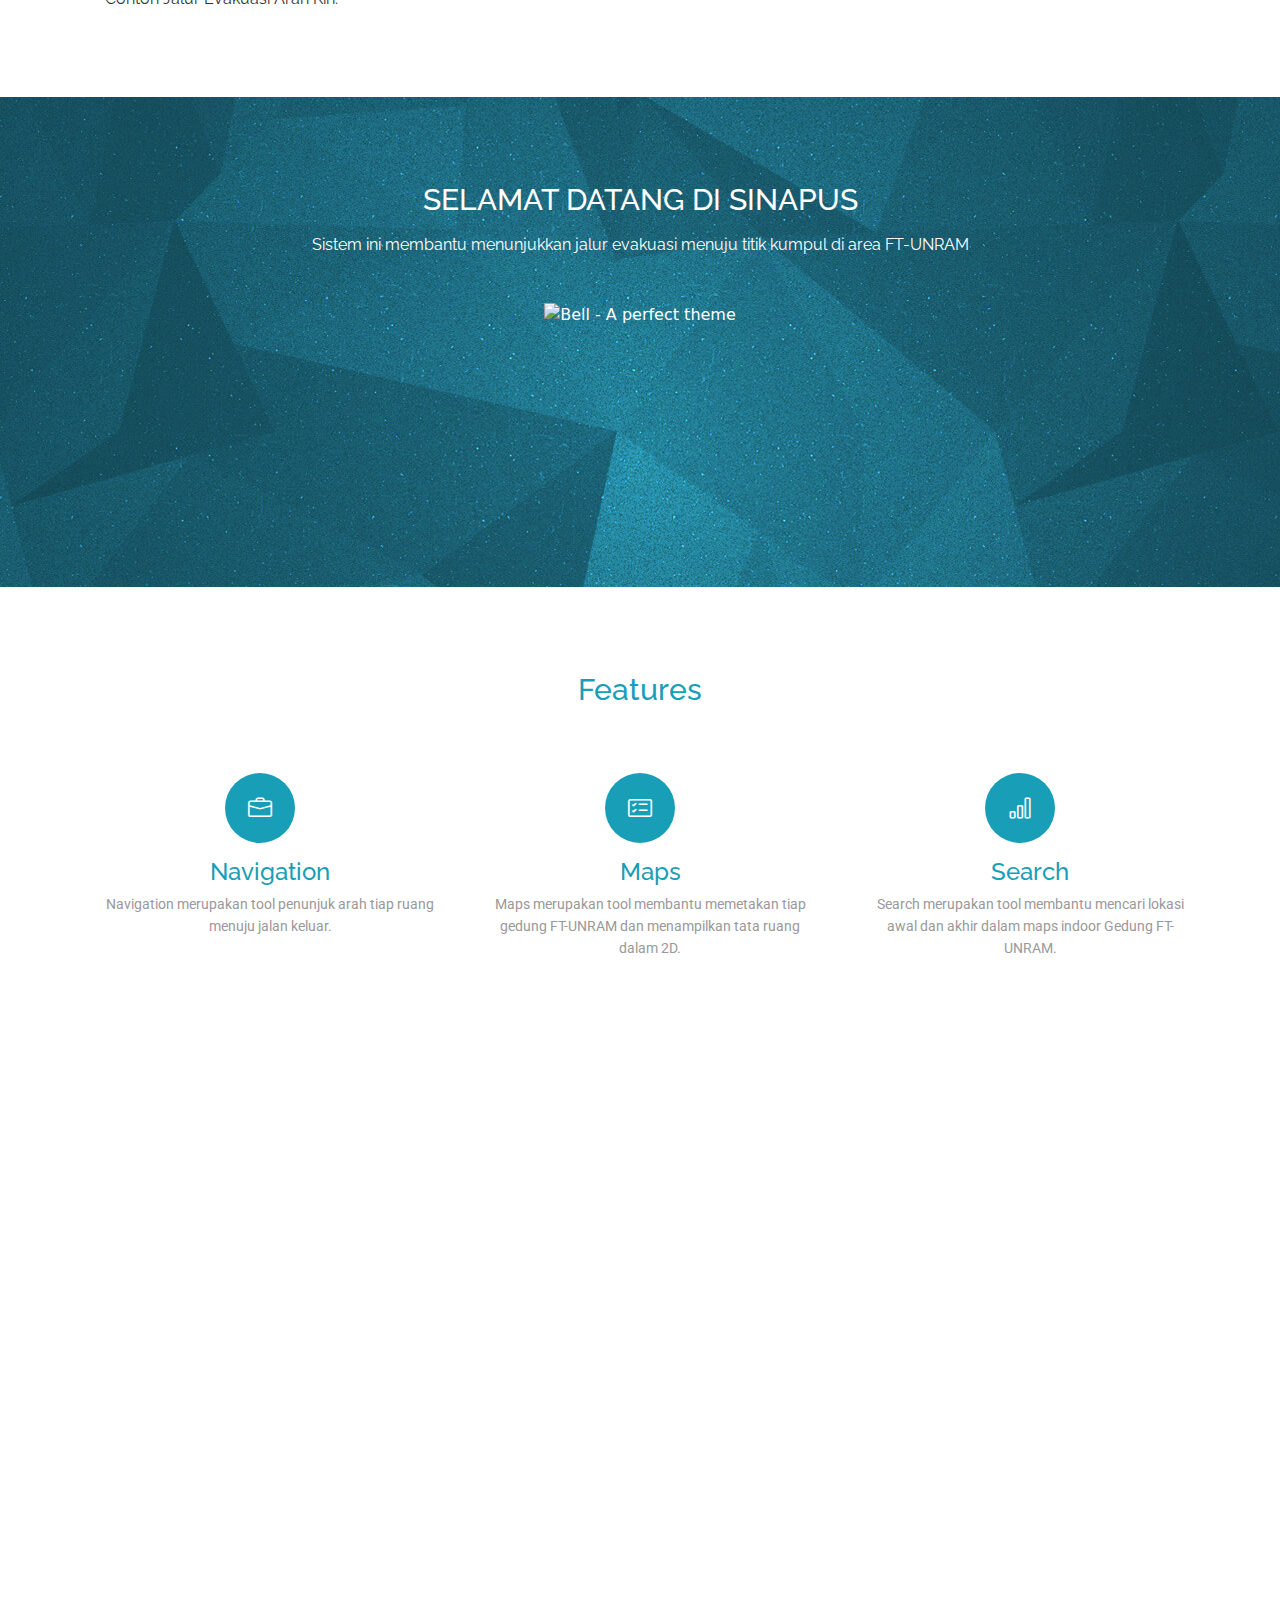
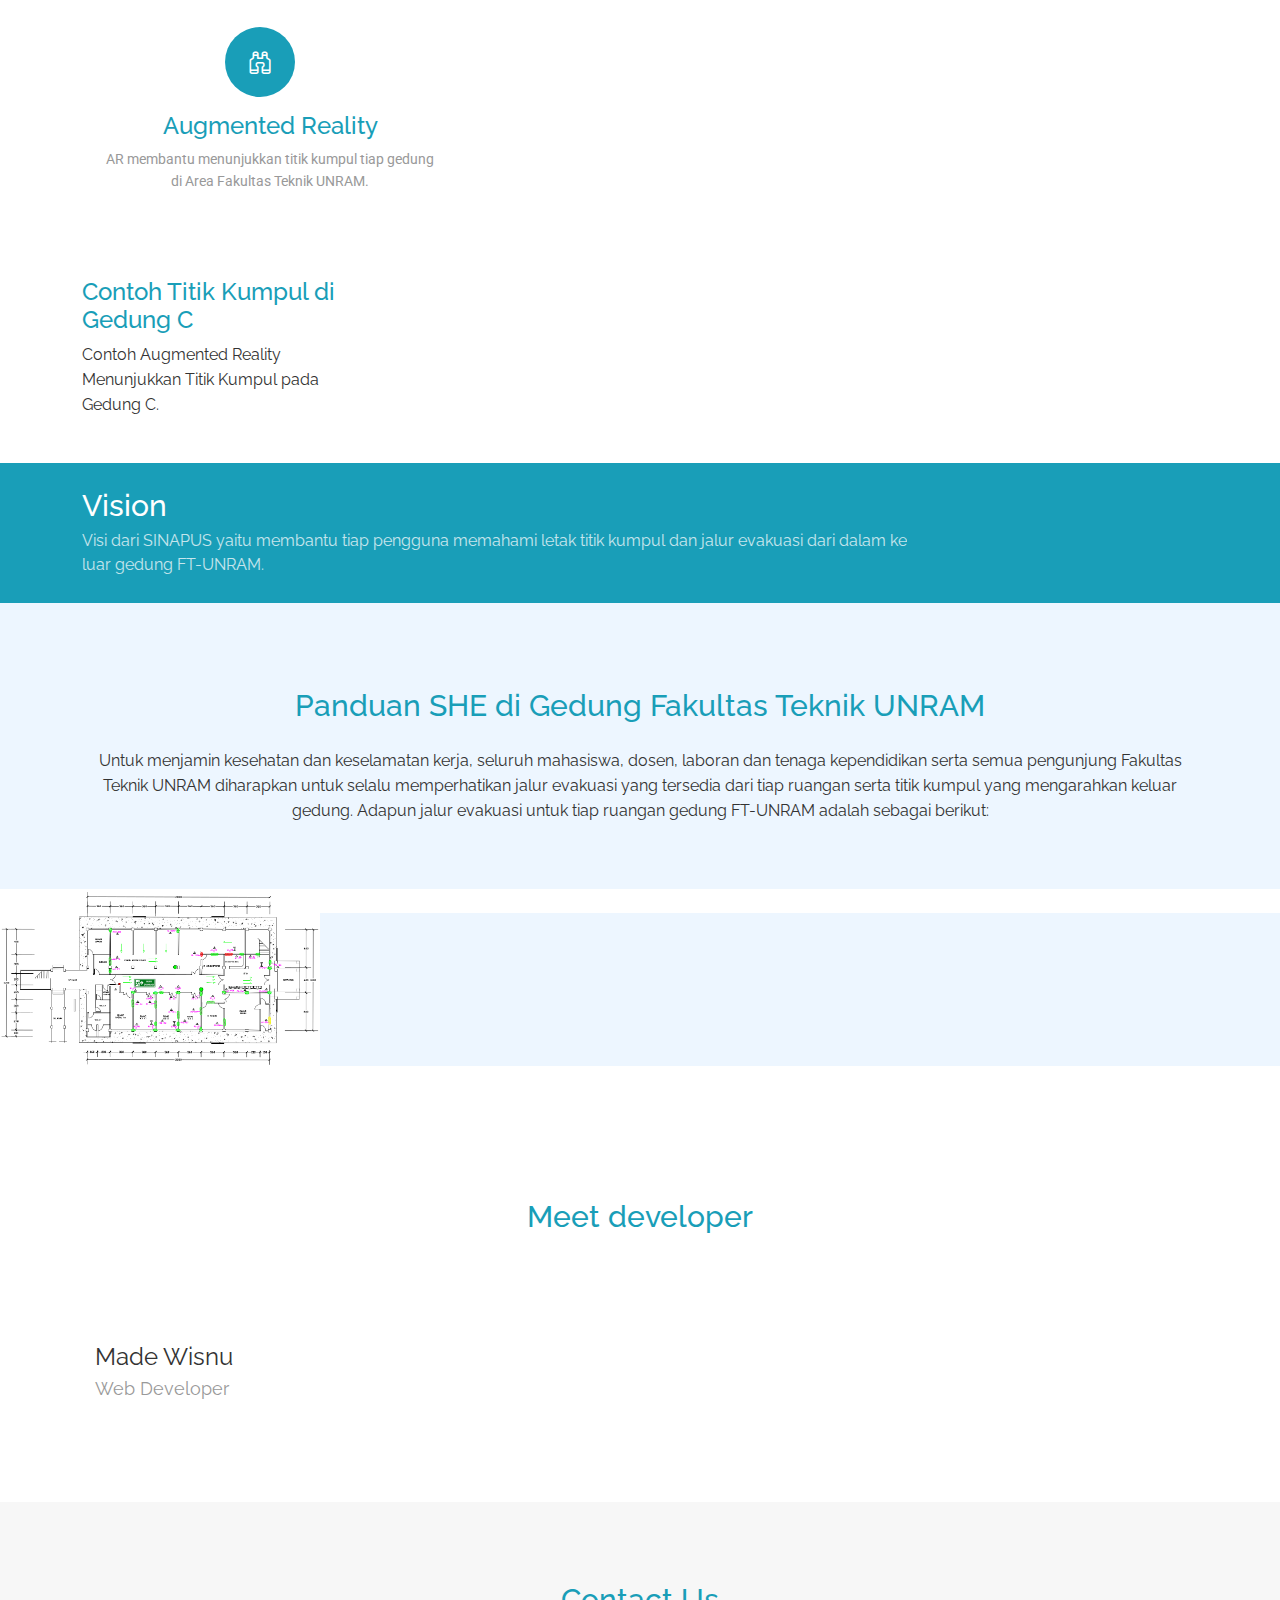
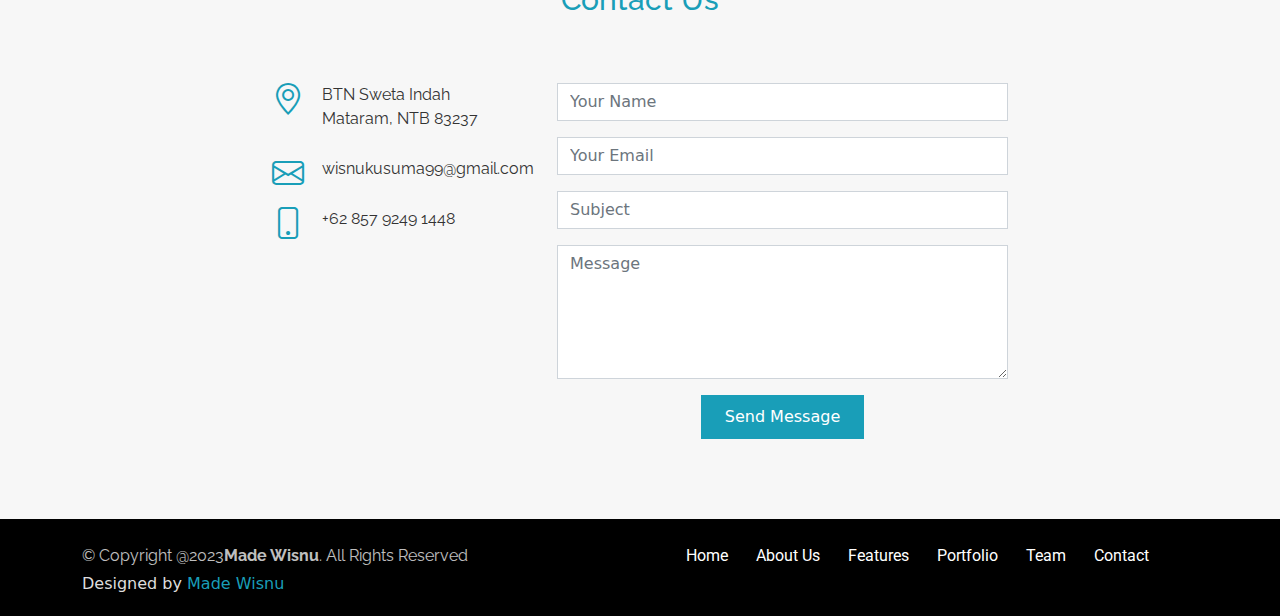
==== commit a4c3d852: "change image" ====
--- a/index.html
+++ b/index.html
@@ -92,7 +92,7 @@
           <li><a class="nav-link scrollto active" href="#hero">Home</a></li>
           <li><a class="nav-link scrollto" href="#about">About</a></li>
           <li><a class="nav-link scrollto" href="#features">Features</a></li>
-          <li><a class="nav-link scrollto " href="#portfolio">Portfolio</a></li>
+          <li><a class="nav-link scrollto " href="#portfolio">Guide</a></li>
           <li><a class="nav-link scrollto" href="#team">Team</a></li>
           <li><a class="nav-link scrollto" href="#contact">Contact</a></li>
         </ul>
@@ -129,7 +129,7 @@
           <div class="stats-col text-center col-md-3 col-sm-6">
             <div class="circle">
               <span data-purecounter-start="0" data-purecounter-end="100" data-purecounter-duration="1" class="purecounter stats-no"></span>
-              Contoh Rambu Keselamatan
+              Lebih Dari 100 Rambu Keselamatan di FT-UNRAM
             </div>
           </div>
 
@@ -267,7 +267,7 @@
           <div>
             <div class="col-lg-3 col-sm-6 col-xs-12">
               <div class="card card-block">
-                <a href="assets/img/TIKUM-Gedung-C.png" class="portfolio-lightbox" data-gallery="portfolioGallery"><img alt="" src="assets/img/porf-2.jpg">
+                <a href="assets/img/TIKUM-Gedung-C.png" class="portfolio-lightbox" data-gallery="portfolioGallery"><img alt="" src="assets/img/TIKUM-Gedung-C.png">
                   <div class="portfolio-over">
                     <div>
                       <h3 class="card-title">
@@ -343,7 +343,7 @@
 
           <div class="col-lg-3 col-sm-6 col-xs-12">
             <div class="card card-block">
-              <a href="assets/img/A2.png" class="portfolio-lightbox" data-gallery="portfolioGallery"><img alt="" src="assets/img/gedung-A1.png">
+              <a href="assets/img/A2.png" class="portfolio-lightbox" data-gallery="portfolioGallery"><img alt="" src="assets/img/A2.png">
                 <div class="portfolio-over">
                   <div>
                     <h3 class="card-title">
@@ -361,7 +361,7 @@
 
           <div class="col-lg-3 col-sm-6 col-xs-12">
             <div class="card card-block">
-              <a href="assets/img/A3.png" class="portfolio-lightbox" data-gallery="portfolioGallery"><img alt="" src="assets/img/gedung-A1.png">
+              <a href="assets/img/A3.png" class="portfolio-lightbox" data-gallery="portfolioGallery"><img alt="" src="assets/img/A3.png">
                 <div class="portfolio-over">
                   <div>
                     <h3 class="card-title">
@@ -379,7 +379,7 @@
 
           <div class="col-lg-3 col-sm-6 col-xs-12">
             <div class="card card-block">
-              <a href="assets/img/B1.png" class="portfolio-lightbox" data-gallery="portfolioGallery"><img alt="" src="assets/img/gedung-A1.png">
+              <a href="assets/img/B1.png" class="portfolio-lightbox" data-gallery="portfolioGallery"><img alt="" src="assets/img/B1.png">
                 <div class="portfolio-over">
                   <div>
                     <h3 class="card-title">
@@ -397,7 +397,7 @@
 
           <div class="col-lg-3 col-sm-6 col-xs-12">
             <div class="card card-block">
-              <a href="assets/img/B2.png" class="portfolio-lightbox" data-gallery="portfolioGallery"><img alt="" src="assets/img/gedung-A1.png">
+              <a href="assets/img/B2.png" class="portfolio-lightbox" data-gallery="portfolioGallery"><img alt="" src="assets/img/B2.png">
                 <div class="portfolio-over">
                   <div>
                     <h3 class="card-title">
@@ -415,7 +415,7 @@
 
           <div class="col-lg-3 col-sm-6 col-xs-12">
             <div class="card card-block">
-              <a href="assets/img/B3.png" class="portfolio-lightbox" data-gallery="portfolioGallery"><img alt="" src="assets/img/gedung-A1.png">
+              <a href="assets/img/B3.png" class="portfolio-lightbox" data-gallery="portfolioGallery"><img alt="" src="assets/img/B3.png">
                 <div class="portfolio-over">
                   <div>
                     <h3 class="card-title">
@@ -433,7 +433,7 @@
 
           <div class="col-lg-3 col-sm-6 col-xs-12">
             <div class="card card-block">
-              <a href="assets/img/C1.png" class="portfolio-lightbox" data-gallery="portfolioGallery"><img alt="" src="assets/img/gedung-A1.png">
+              <a href="assets/img/C1.png" class="portfolio-lightbox" data-gallery="portfolioGallery"><img alt="" src="assets/img/C1.png">
                 <div class="portfolio-over">
                   <div>
                     <h3 class="card-title">
@@ -451,7 +451,7 @@
 
           <div class="col-lg-3 col-sm-6 col-xs-12">
             <div class="card card-block">
-              <a href="assets/img/C2.png" class="portfolio-lightbox" data-gallery="portfolioGallery"><img alt="" src="assets/img/gedung-A1.png">
+              <a href="assets/img/C2.png" class="portfolio-lightbox" data-gallery="portfolioGallery"><img alt="" src="assets/img/C2.png">
                 <div class="portfolio-over">
                   <div>
                     <h3 class="card-title">
@@ -469,7 +469,7 @@
 
           <div class="col-lg-3 col-sm-6 col-xs-12">
             <div class="card card-block">
-              <a href="assets/img/D1.png" class="portfolio-lightbox" data-gallery="portfolioGallery"><img alt="" src="assets/img/gedung-A1.png">
+              <a href="assets/img/D1.png" class="portfolio-lightbox" data-gallery="portfolioGallery"><img alt="" src="assets/img/D1.png">
                 <div class="portfolio-over">
                   <div>
                     <h3 class="card-title">
@@ -487,7 +487,7 @@
 
           <div class="col-lg-3 col-sm-6 col-xs-12">
             <div class="card card-block">
-              <a href="assets/img/D2.png" class="portfolio-lightbox" data-gallery="portfolioGallery"><img alt="" src="assets/img/gedung-A1.png">
+              <a href="assets/img/D2.png" class="portfolio-lightbox" data-gallery="portfolioGallery"><img alt="" src="assets/img/D2.png">
                 <div class="portfolio-over">
                   <div>
                     <h3 class="card-title">
@@ -505,7 +505,7 @@
 
           <div class="col-lg-3 col-sm-6 col-xs-12">
             <div class="card card-block">
-              <a href="assets/img/D3.png" class="portfolio-lightbox" data-gallery="portfolioGallery"><img alt="" src="assets/img/gedung-A1.png">
+              <a href="assets/img/D3.png" class="portfolio-lightbox" data-gallery="portfolioGallery"><img alt="" src="assets/img/D3.png">
                 <div class="portfolio-over">
                   <div>
                     <h3 class="card-title">
@@ -523,7 +523,7 @@
 
           <div class="col-lg-3 col-sm-6 col-xs-12">
             <div class="card card-block">
-              <a href="assets/img/D4.png" class="portfolio-lightbox" data-gallery="portfolioGallery"><img alt="" src="assets/img/gedung-A1.png">
+              <a href="assets/img/D4.png" class="portfolio-lightbox" data-gallery="portfolioGallery"><img alt="" src="assets/img/D4.png">
                 <div class="portfolio-over">
                   <div>
                     <h3 class="card-title">
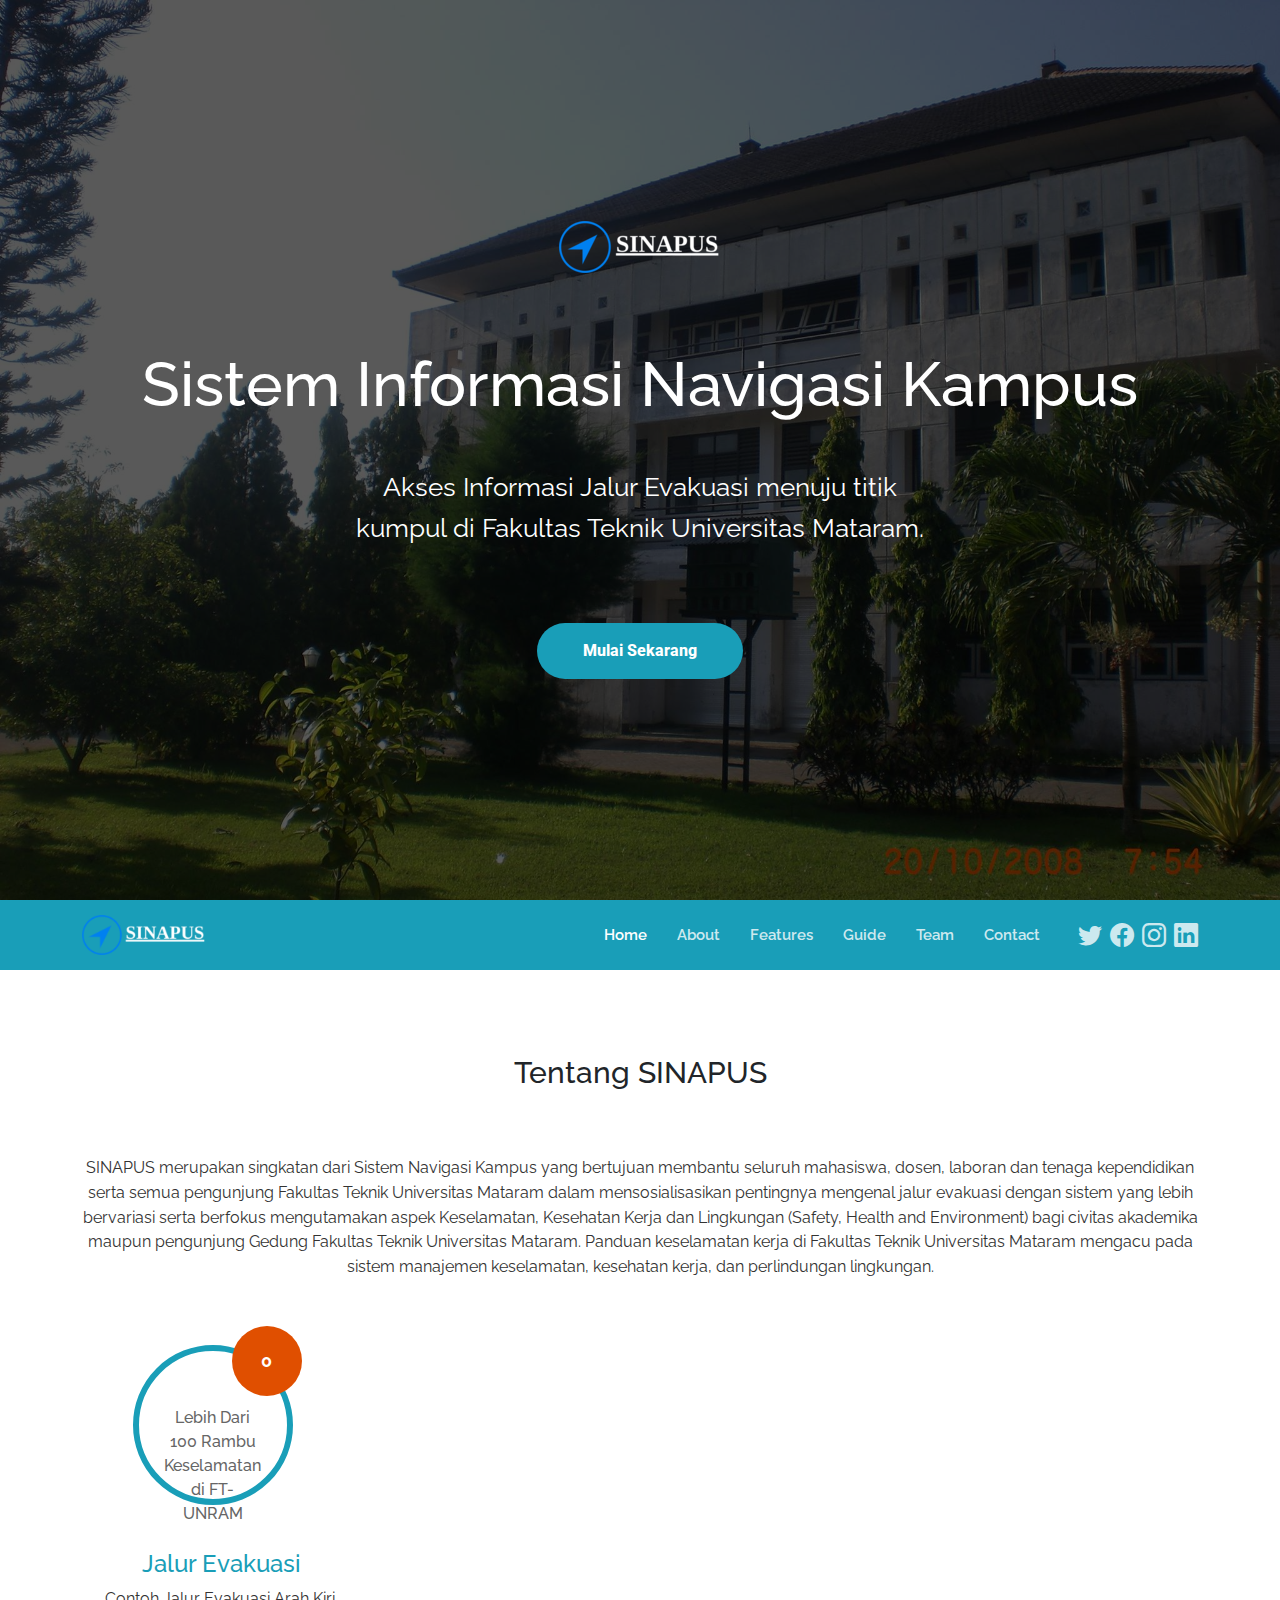
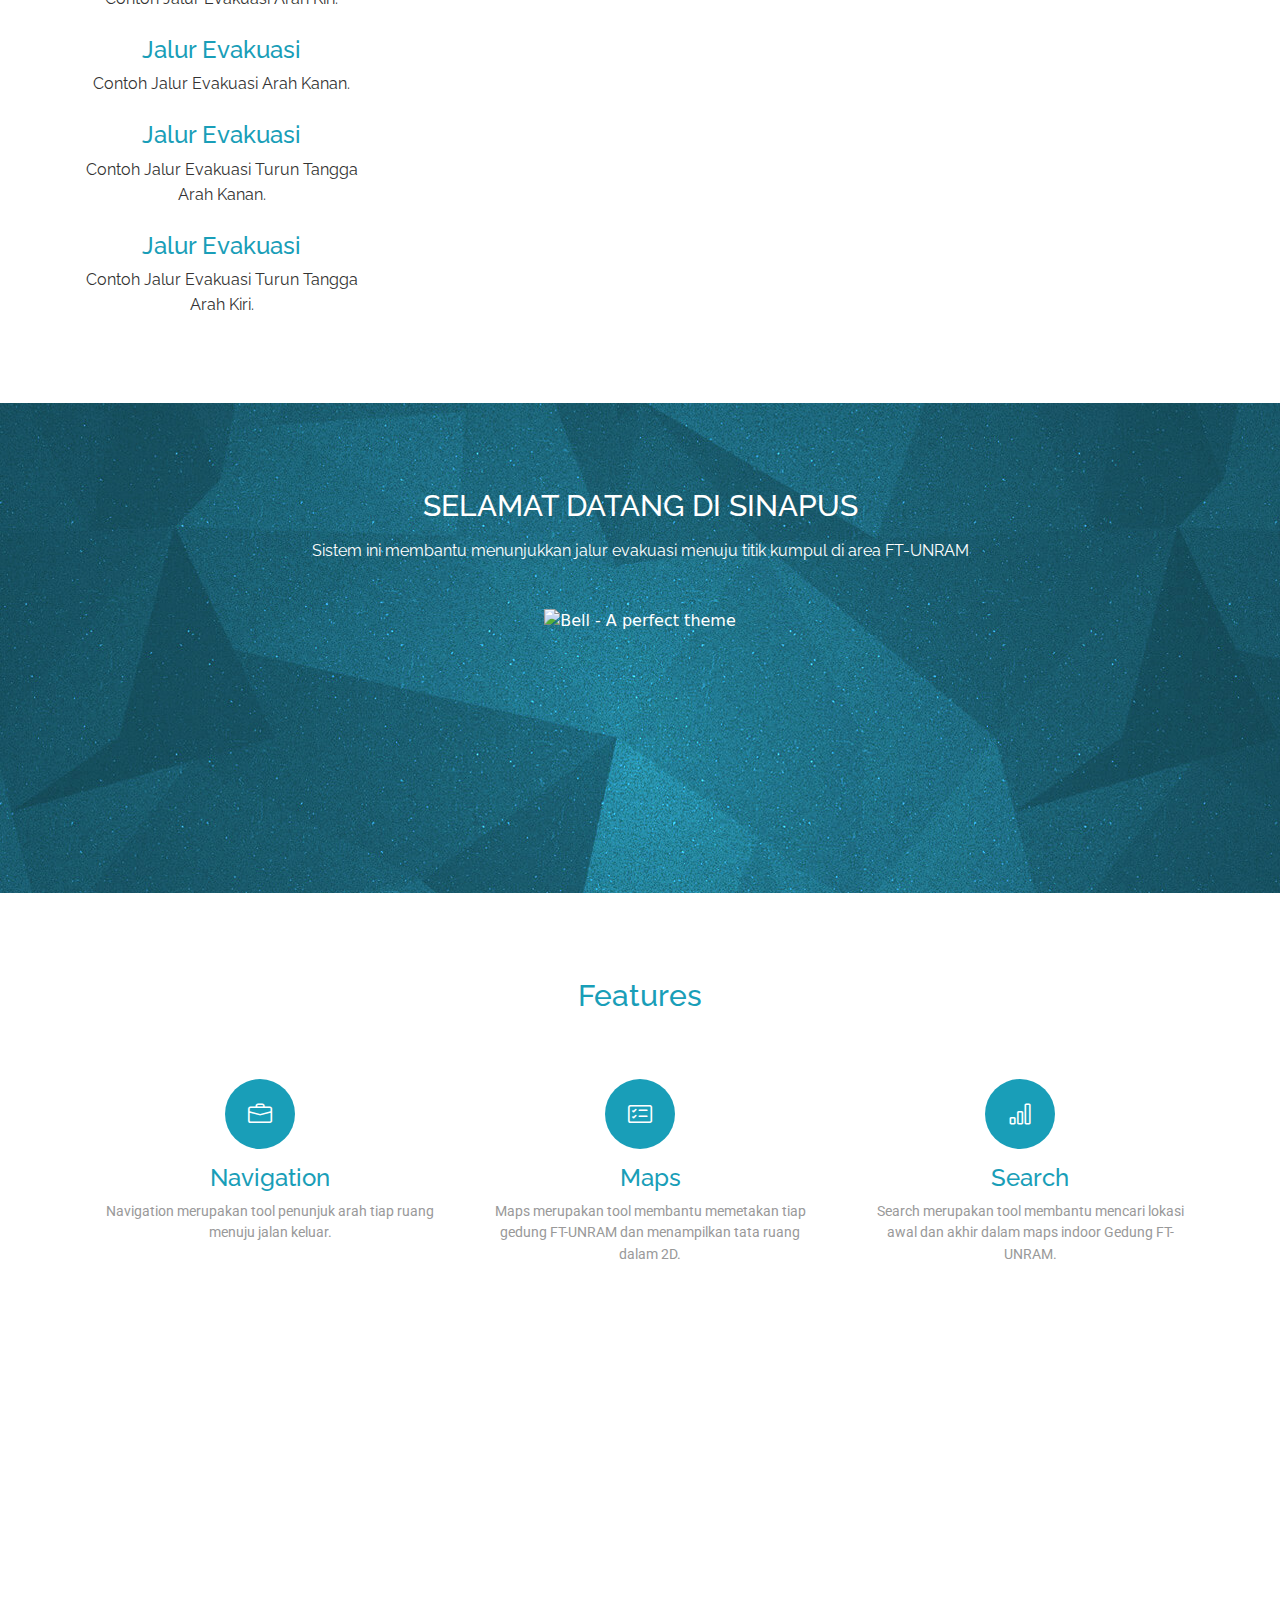
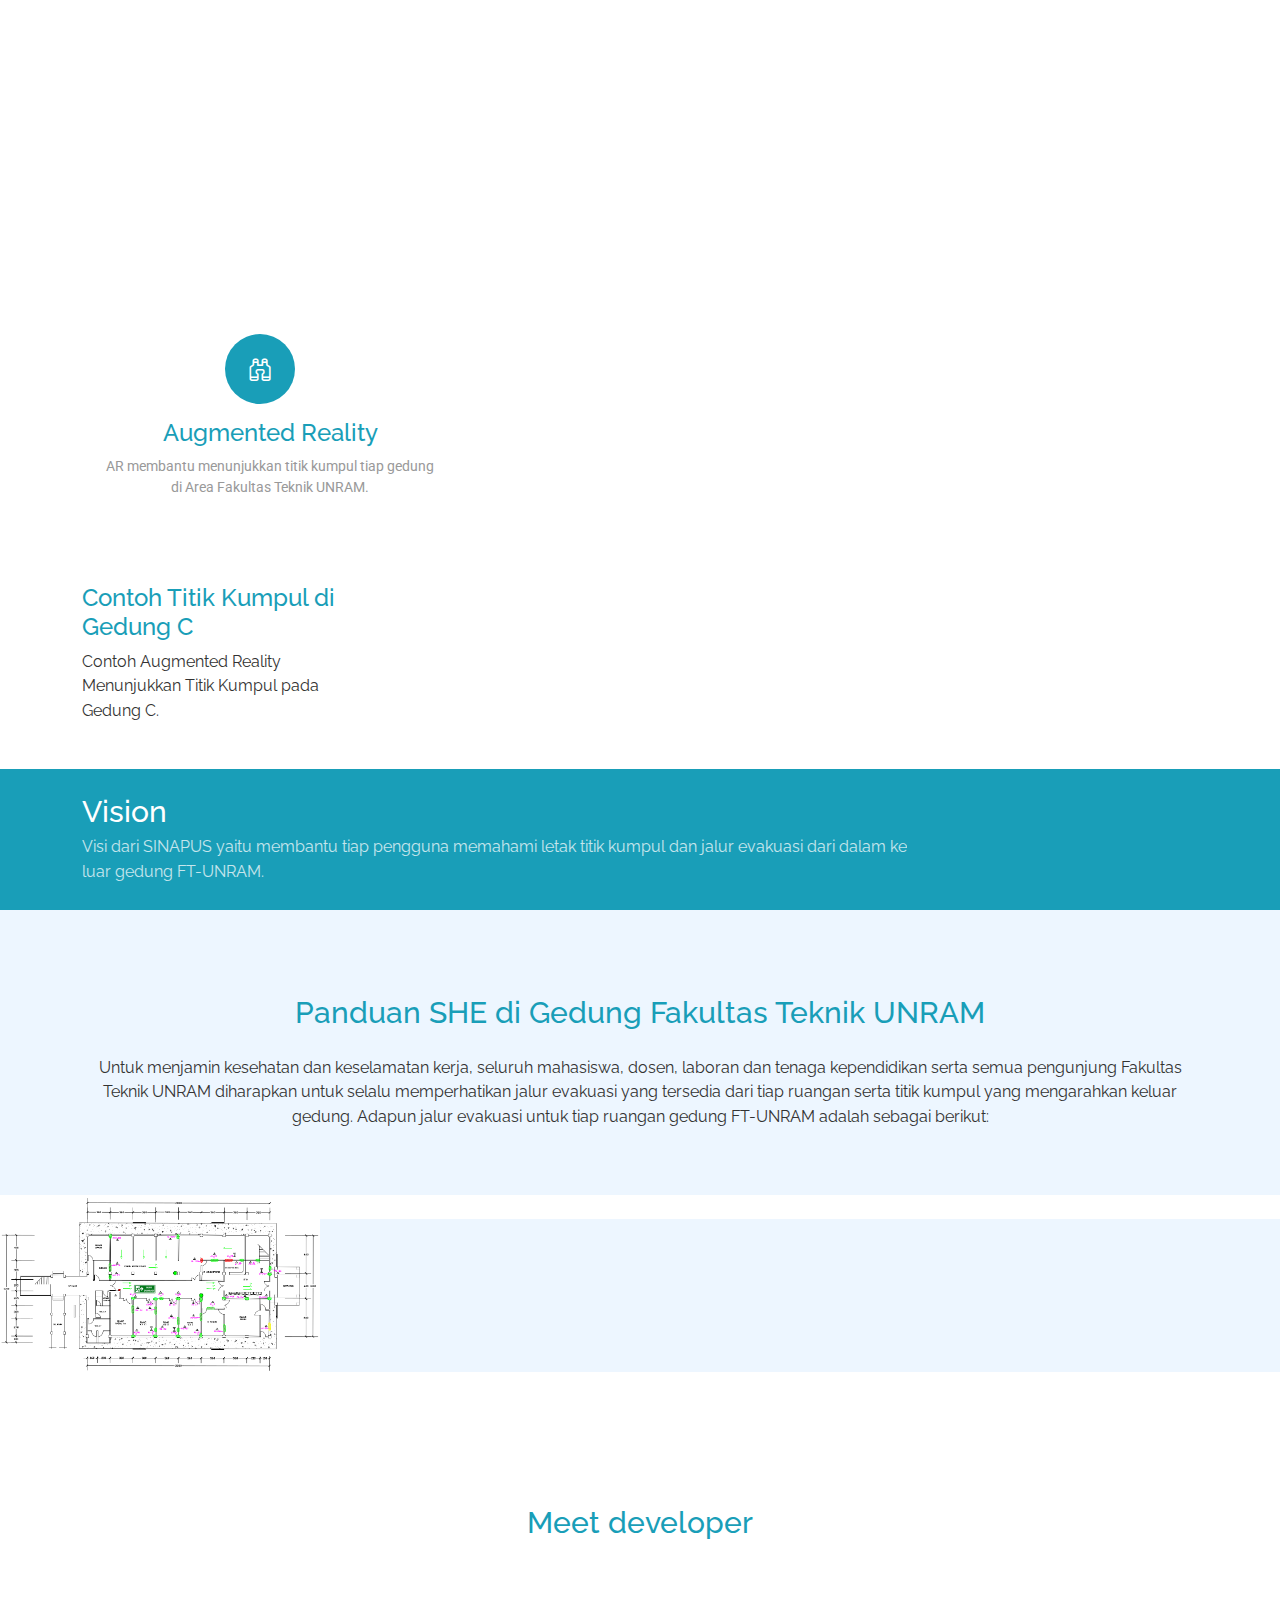
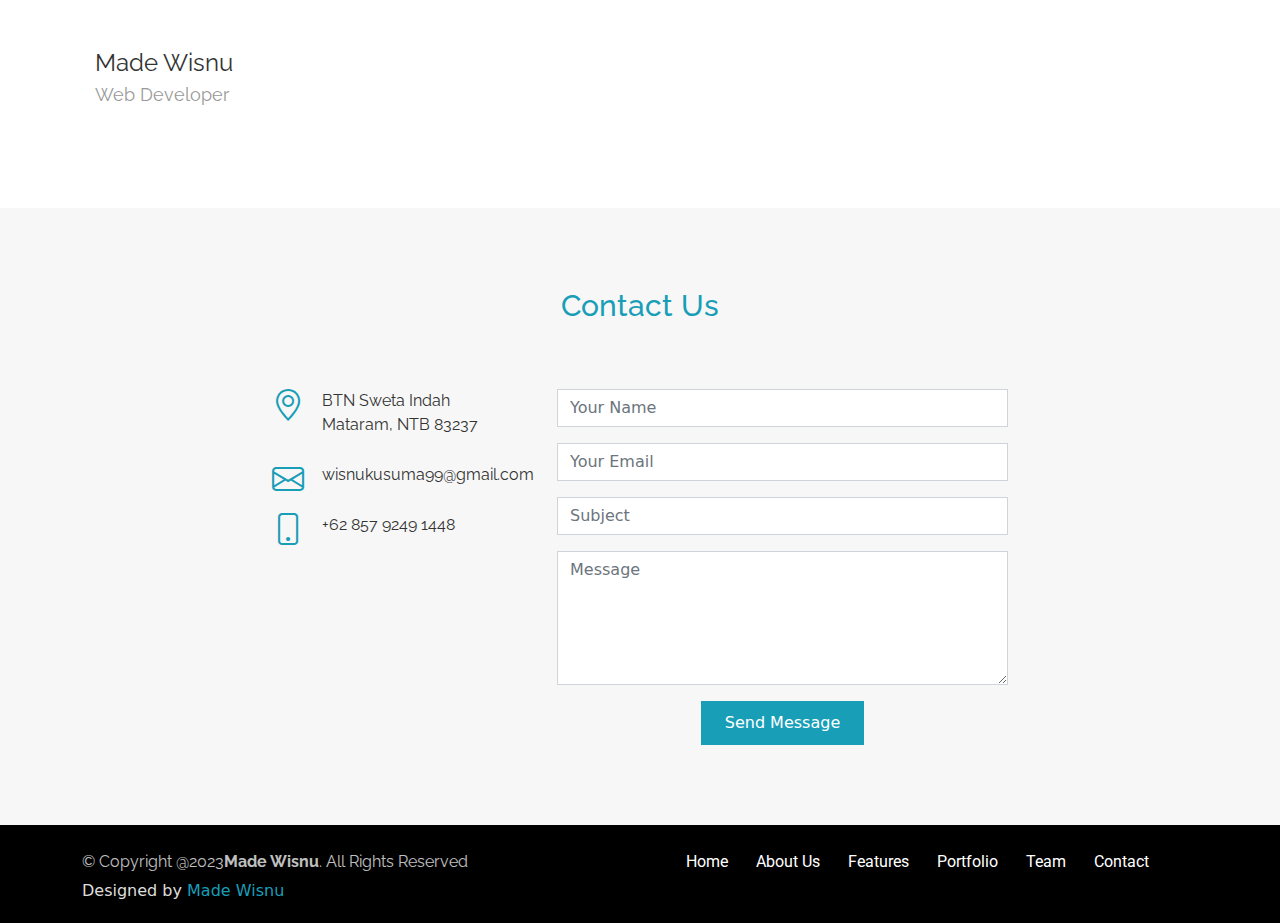
==== commit c0c8987d: "edit tangga" ====
--- a/index.html
+++ b/index.html
@@ -152,6 +152,61 @@
             </a>
           </div>
         </div>
+
+        <div class="col-lg-3 col-sm-6 col-xs-12">
+          <div class="card card-block">
+            <a href="assets/img/JALUR KANAN.jpeg" class="portfolio-lightbox" data-gallery="portfolioGallery"><img alt="" src="assets/img/JALUR KANAN.jpeg">
+              <div class="portfolio-over">
+                <div>
+                  <h3 class="card-title">
+                    Jalur Evakuasi
+                  </h3>
+
+                  <p class="card-text">
+                    Contoh Jalur Evakuasi Arah Kanan.
+                  </p>
+                </div>
+              </div>
+            </a>
+          </div>
+        </div>
+
+        <div class="col-lg-3 col-sm-6 col-xs-12">
+          <div class="card card-block">
+            <a href="assets/img/TANGGA KANAN.png" class="portfolio-lightbox" data-gallery="portfolioGallery"><img alt="" src="assets/img/TANGGA KANAN.png">
+              <div class="portfolio-over">
+                <div>
+                  <h3 class="card-title">
+                    Jalur Evakuasi
+                  </h3>
+
+                  <p class="card-text">
+                    Contoh Jalur Evakuasi Turun Tangga Arah Kanan.
+                  </p>
+                </div>
+              </div>
+            </a>
+          </div>
+        </div>
+
+        <div class="col-lg-3 col-sm-6 col-xs-12">
+          <div class="card card-block">
+            <a href="assets/img/TANGGA KIRI.png" class="portfolio-lightbox" data-gallery="portfolioGallery"><img alt="" src="assets/img/TANGGA KIRI.png">
+              <div class="portfolio-over">
+                <div>
+                  <h3 class="card-title">
+                    Jalur Evakuasi
+                  </h3>
+
+                  <p class="card-text">
+                    Contoh Jalur Evakuasi Turun Tangga Arah Kiri.
+                  </p>
+                </div>
+              </div>
+            </a>
+          </div>
+        </div>
+        
 
         
         </div>
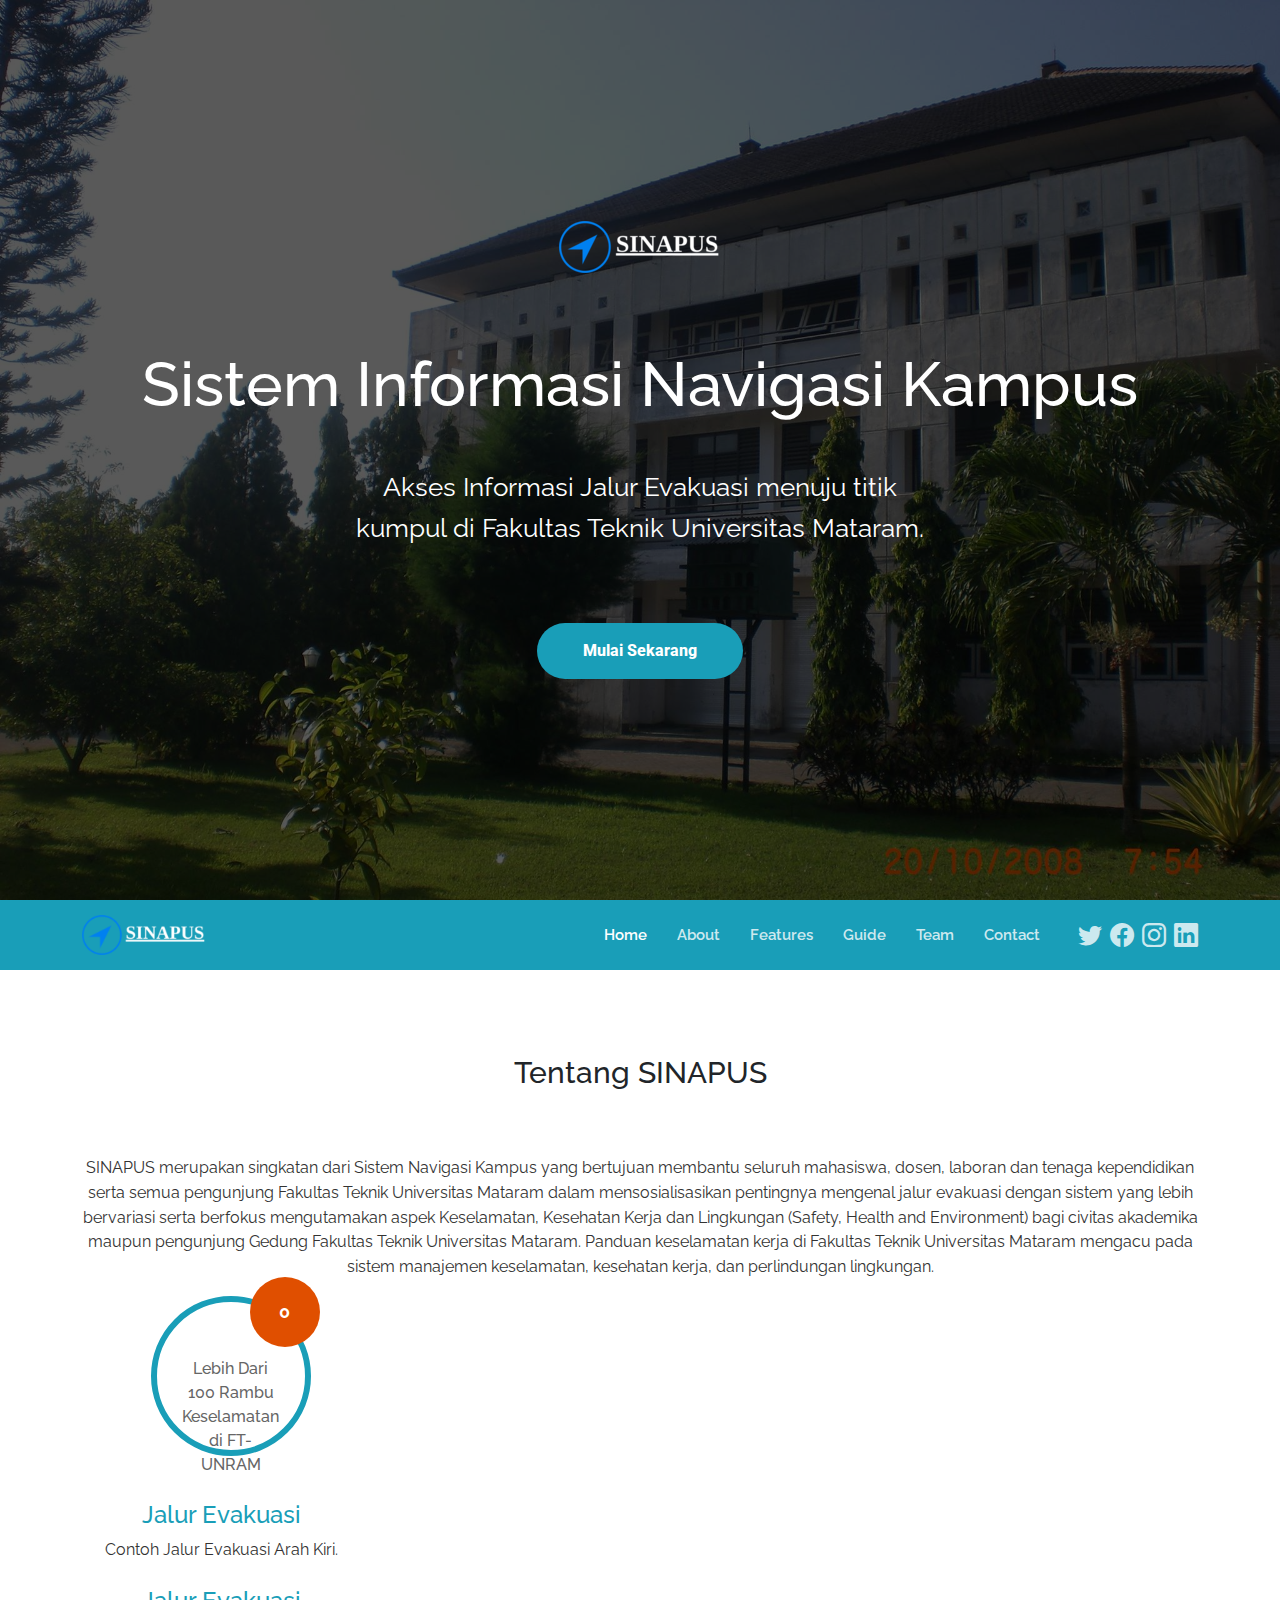
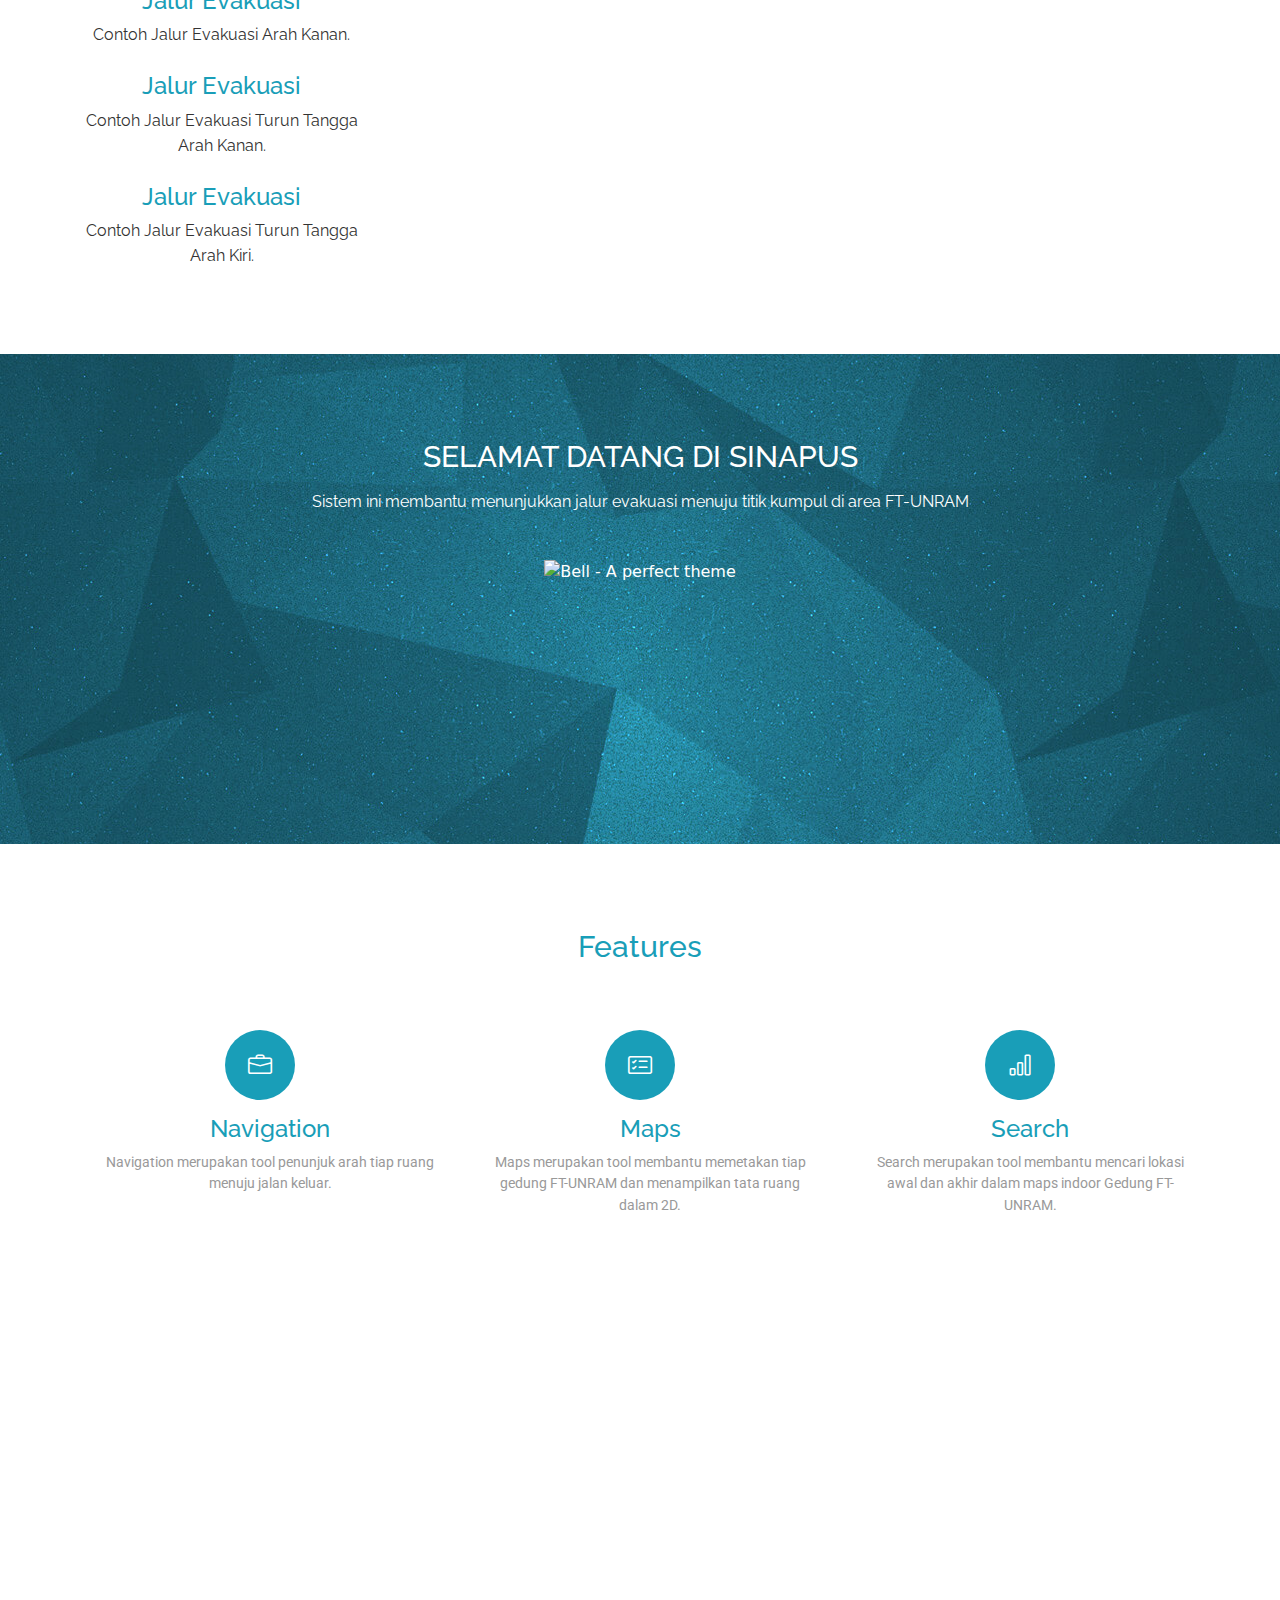
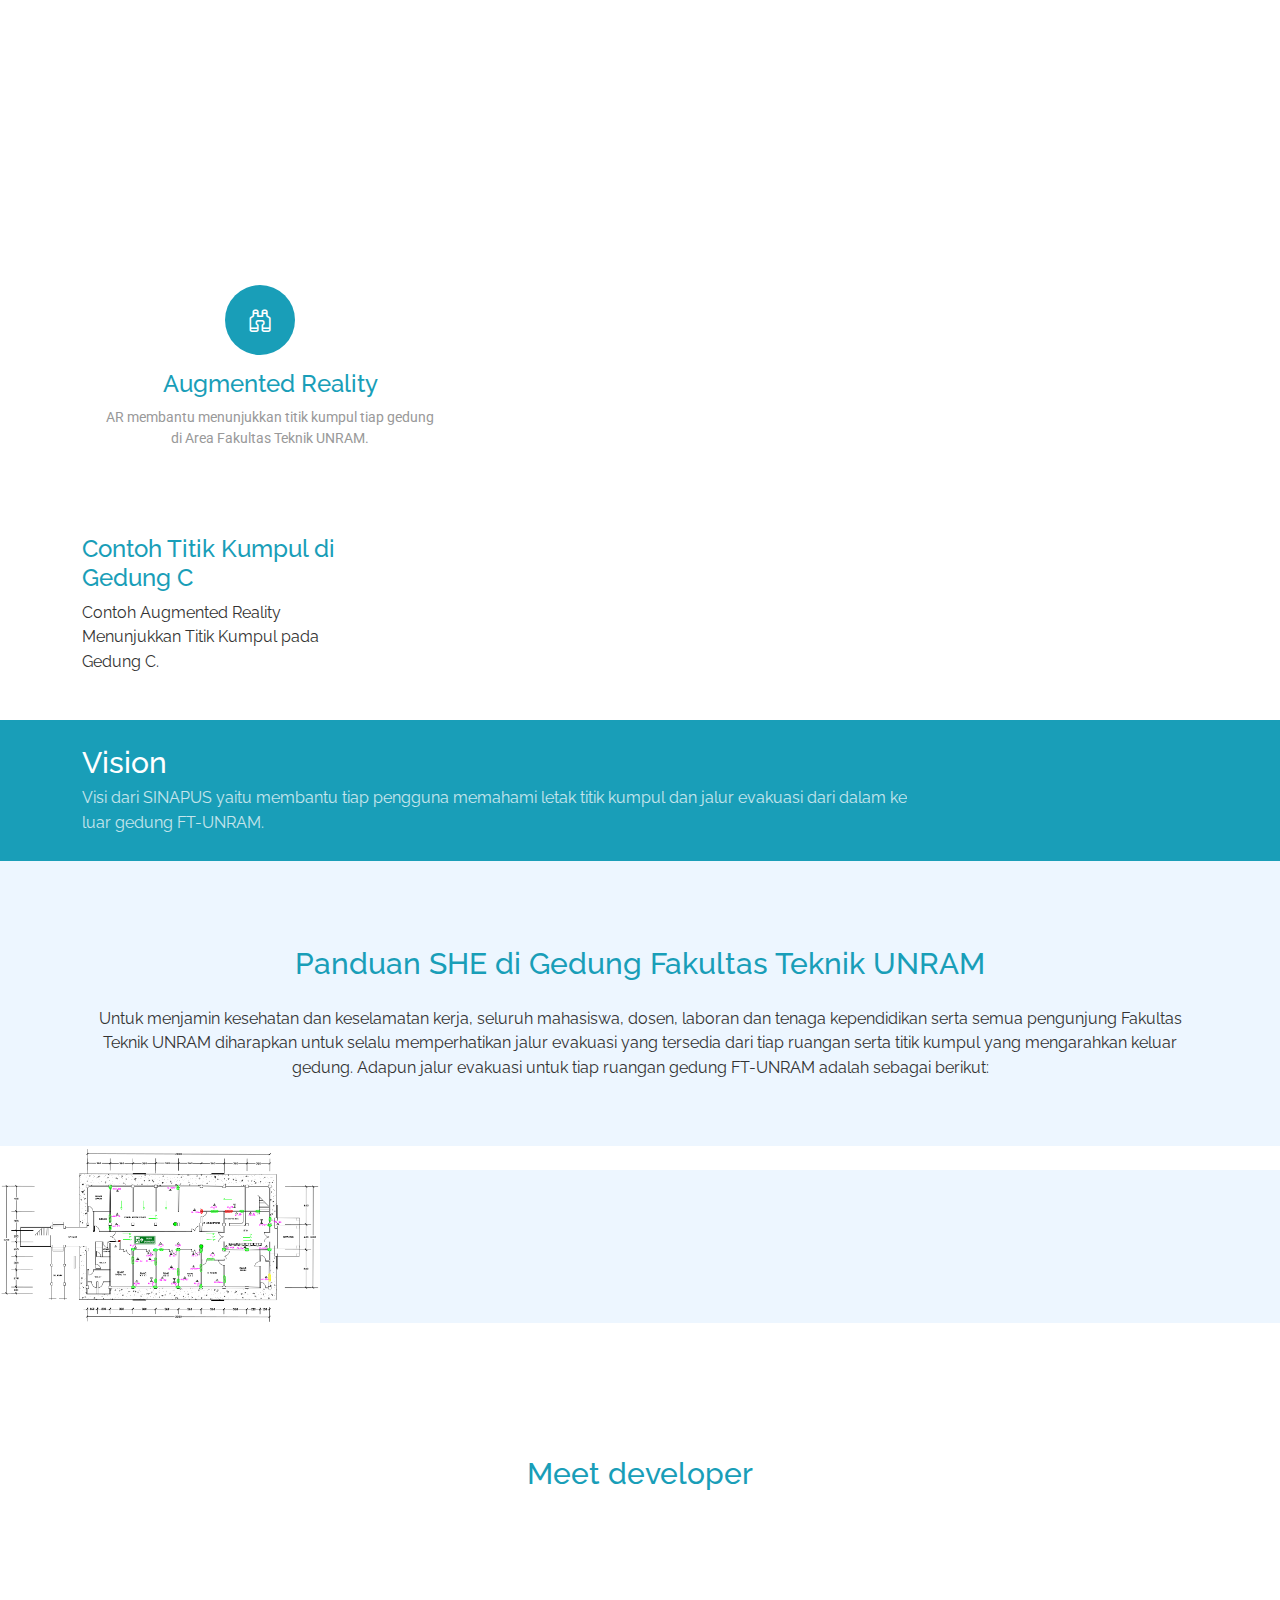
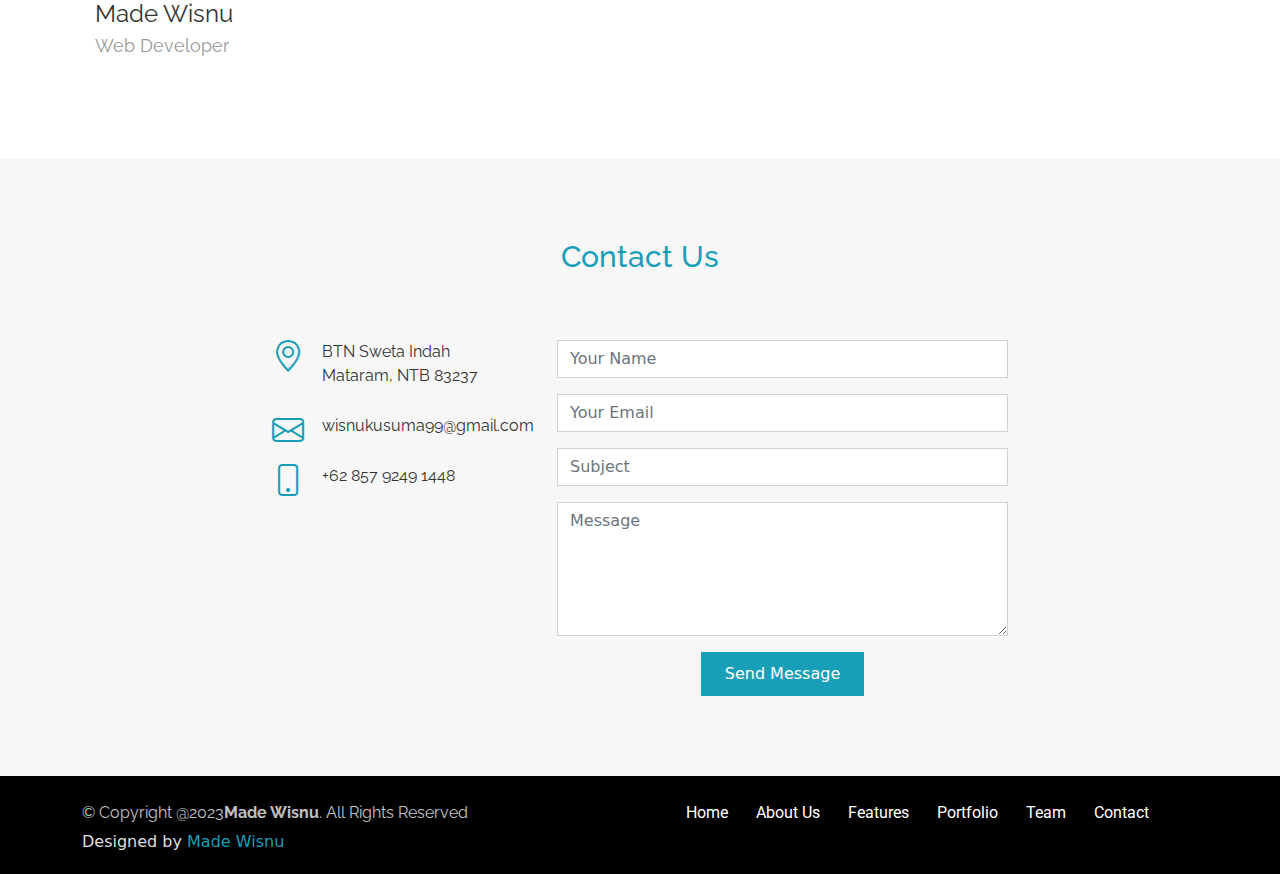
==== commit c4f8aa0e: "test center" ====
--- a/index.html
+++ b/index.html
@@ -124,7 +124,7 @@
             Keselamatan, Kesehatan Kerja dan Lingkungan (Safety, Health and Environment) bagi civitas akademika maupun pengunjung Gedung Fakultas Teknik Universitas Mataram. 
             Panduan keselamatan kerja di Fakultas Teknik Universitas Mataram mengacu pada sistem manajemen keselamatan, kesehatan kerja, dan perlindungan lingkungan.
         </p>
-        <div class="row stats-row">
+        <div class="container text-center">
         
           <div class="stats-col text-center col-md-3 col-sm-6">
             <div class="circle">
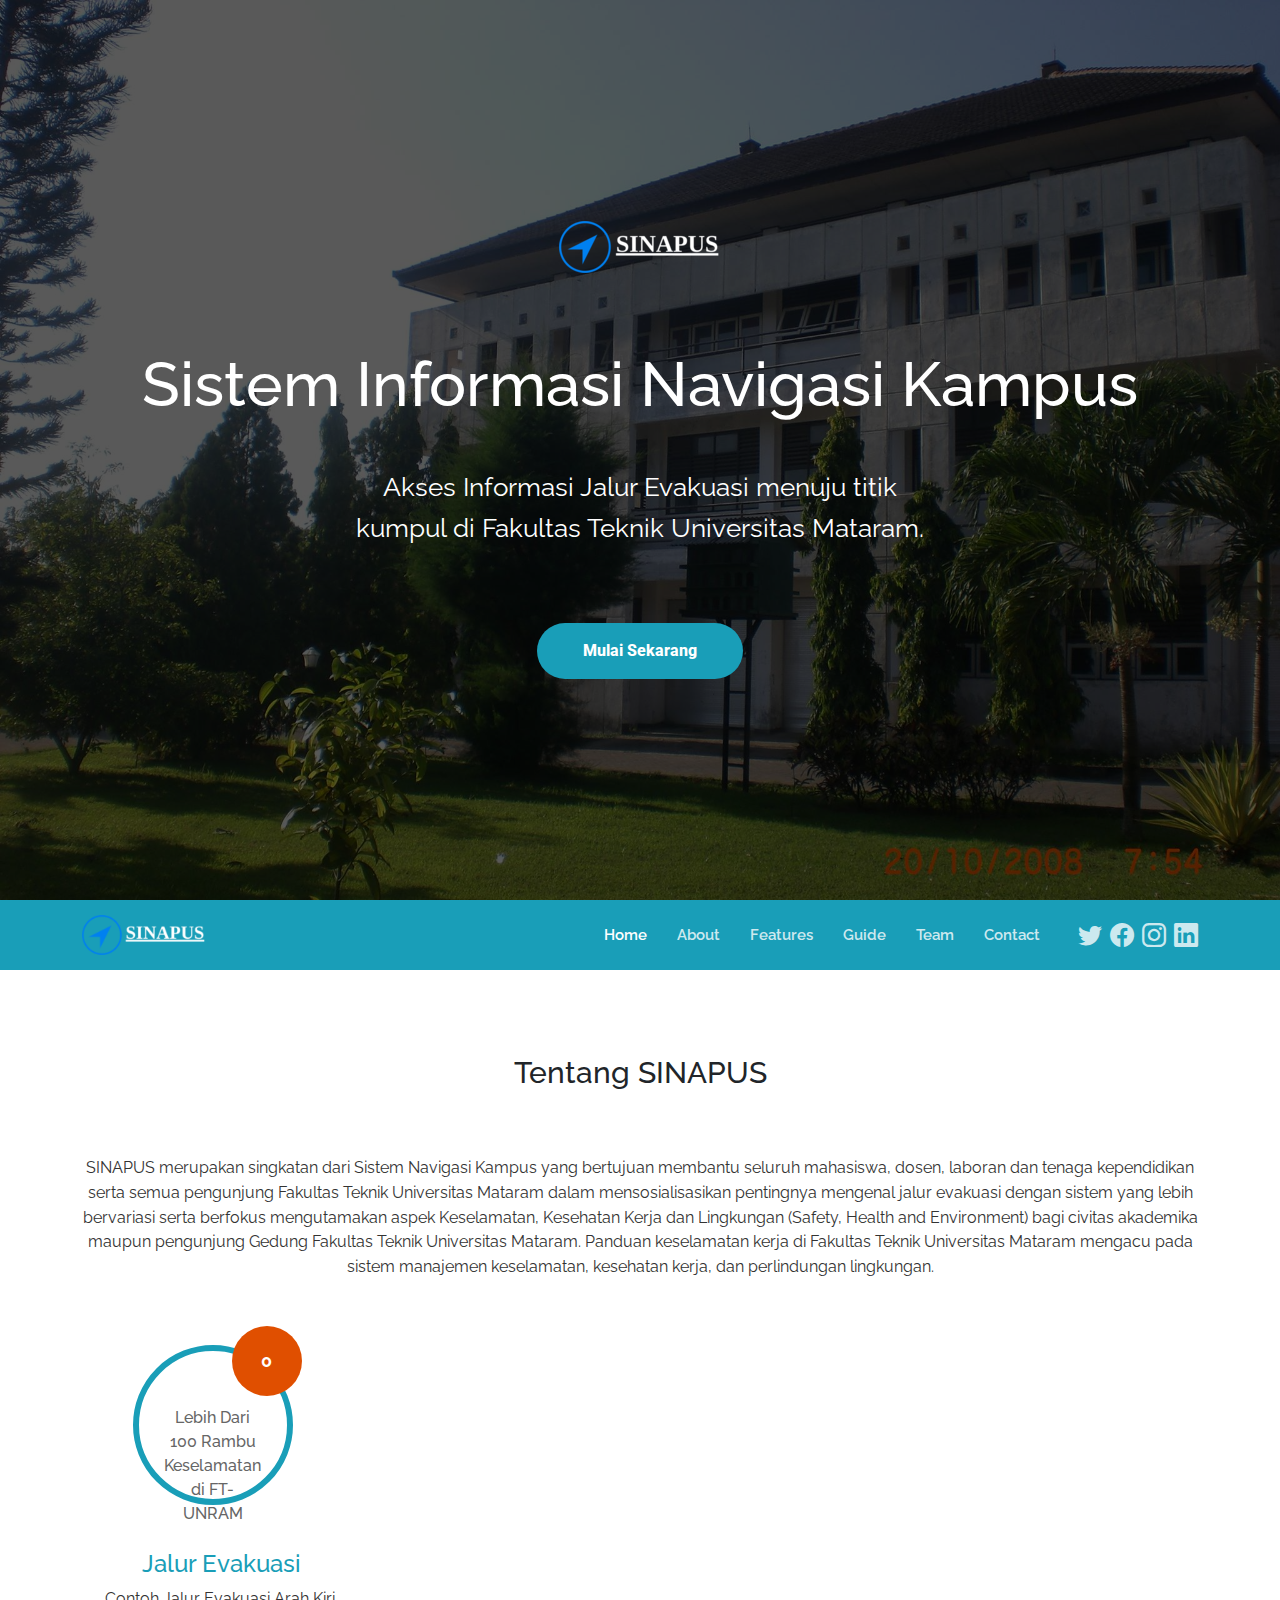
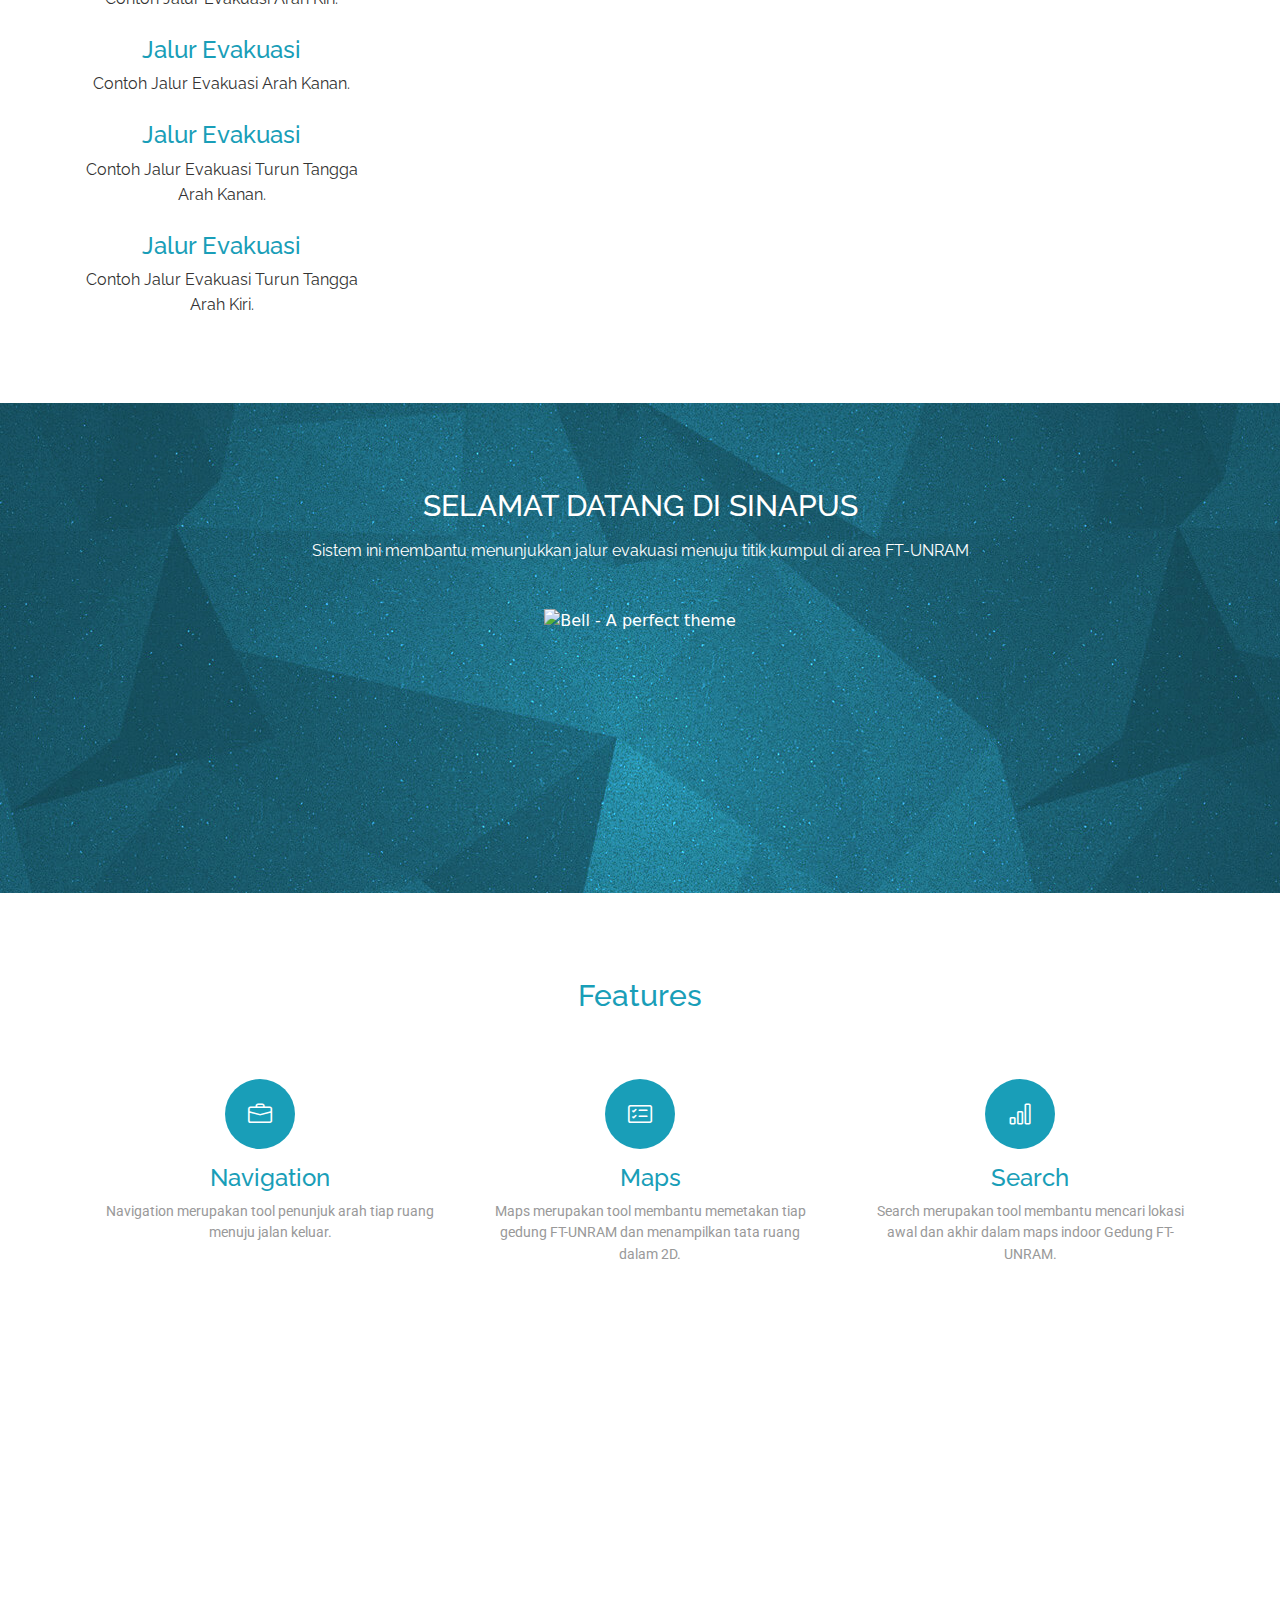
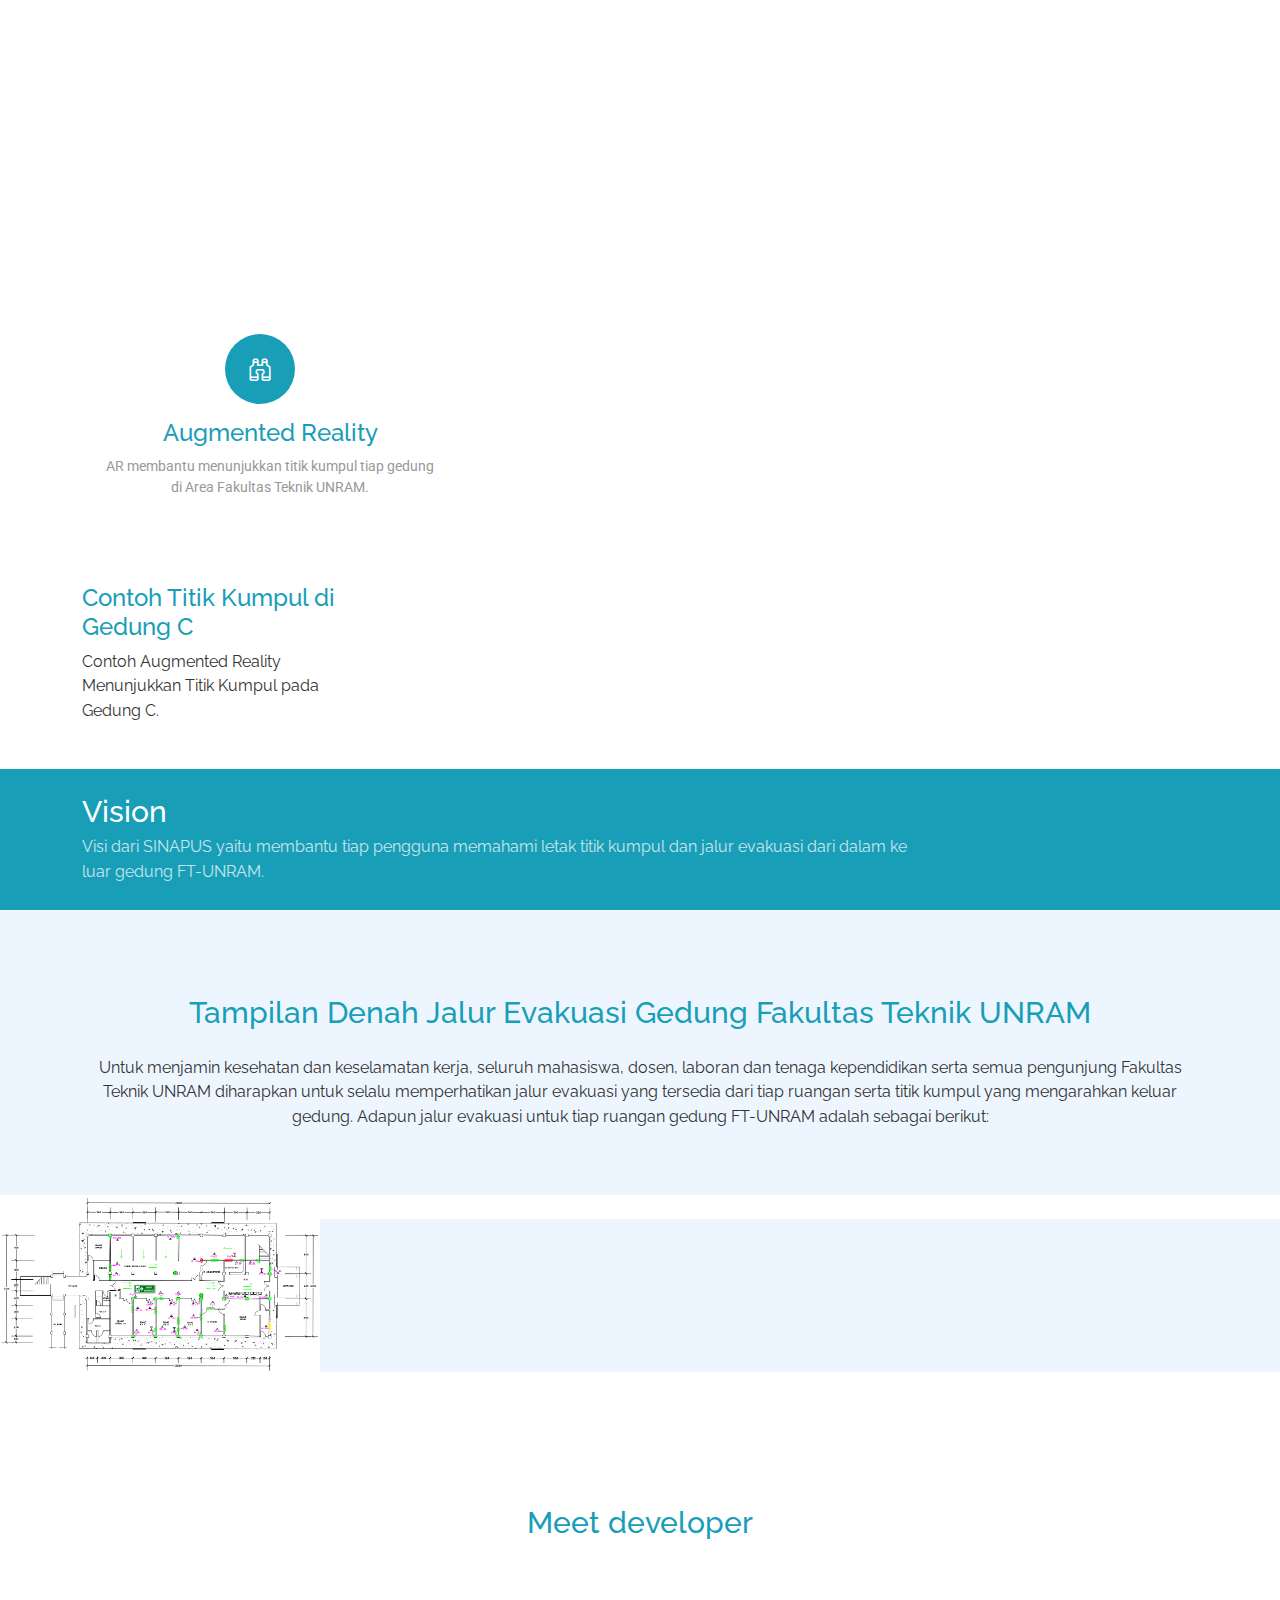
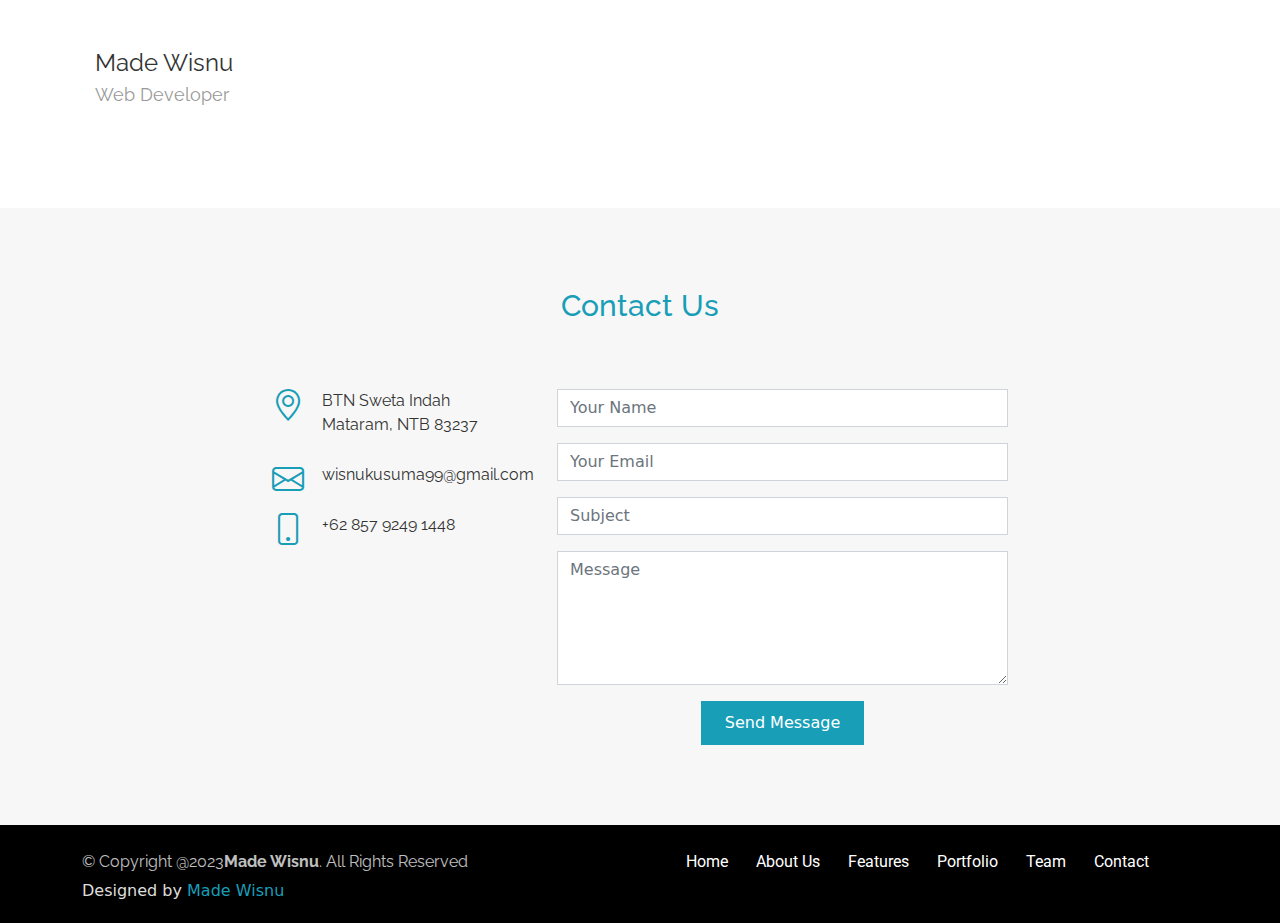
==== commit e20d7ba2: "tampilan jalur" ====
--- a/index.html
+++ b/index.html
@@ -124,7 +124,7 @@
             Keselamatan, Kesehatan Kerja dan Lingkungan (Safety, Health and Environment) bagi civitas akademika maupun pengunjung Gedung Fakultas Teknik Universitas Mataram. 
             Panduan keselamatan kerja di Fakultas Teknik Universitas Mataram mengacu pada sistem manajemen keselamatan, kesehatan kerja, dan perlindungan lingkungan.
         </p>
-        <div class="container text-center">
+        <div class="row stats-row">
         
           <div class="stats-col text-center col-md-3 col-sm-6">
             <div class="circle">
@@ -366,7 +366,7 @@
 
       <div class="container text-center">
         <h2>
-          Panduan SHE di Gedung Fakultas Teknik UNRAM
+          Tampilan Denah Jalur Evakuasi Gedung Fakultas Teknik UNRAM
         </h2>
 
         <p>
